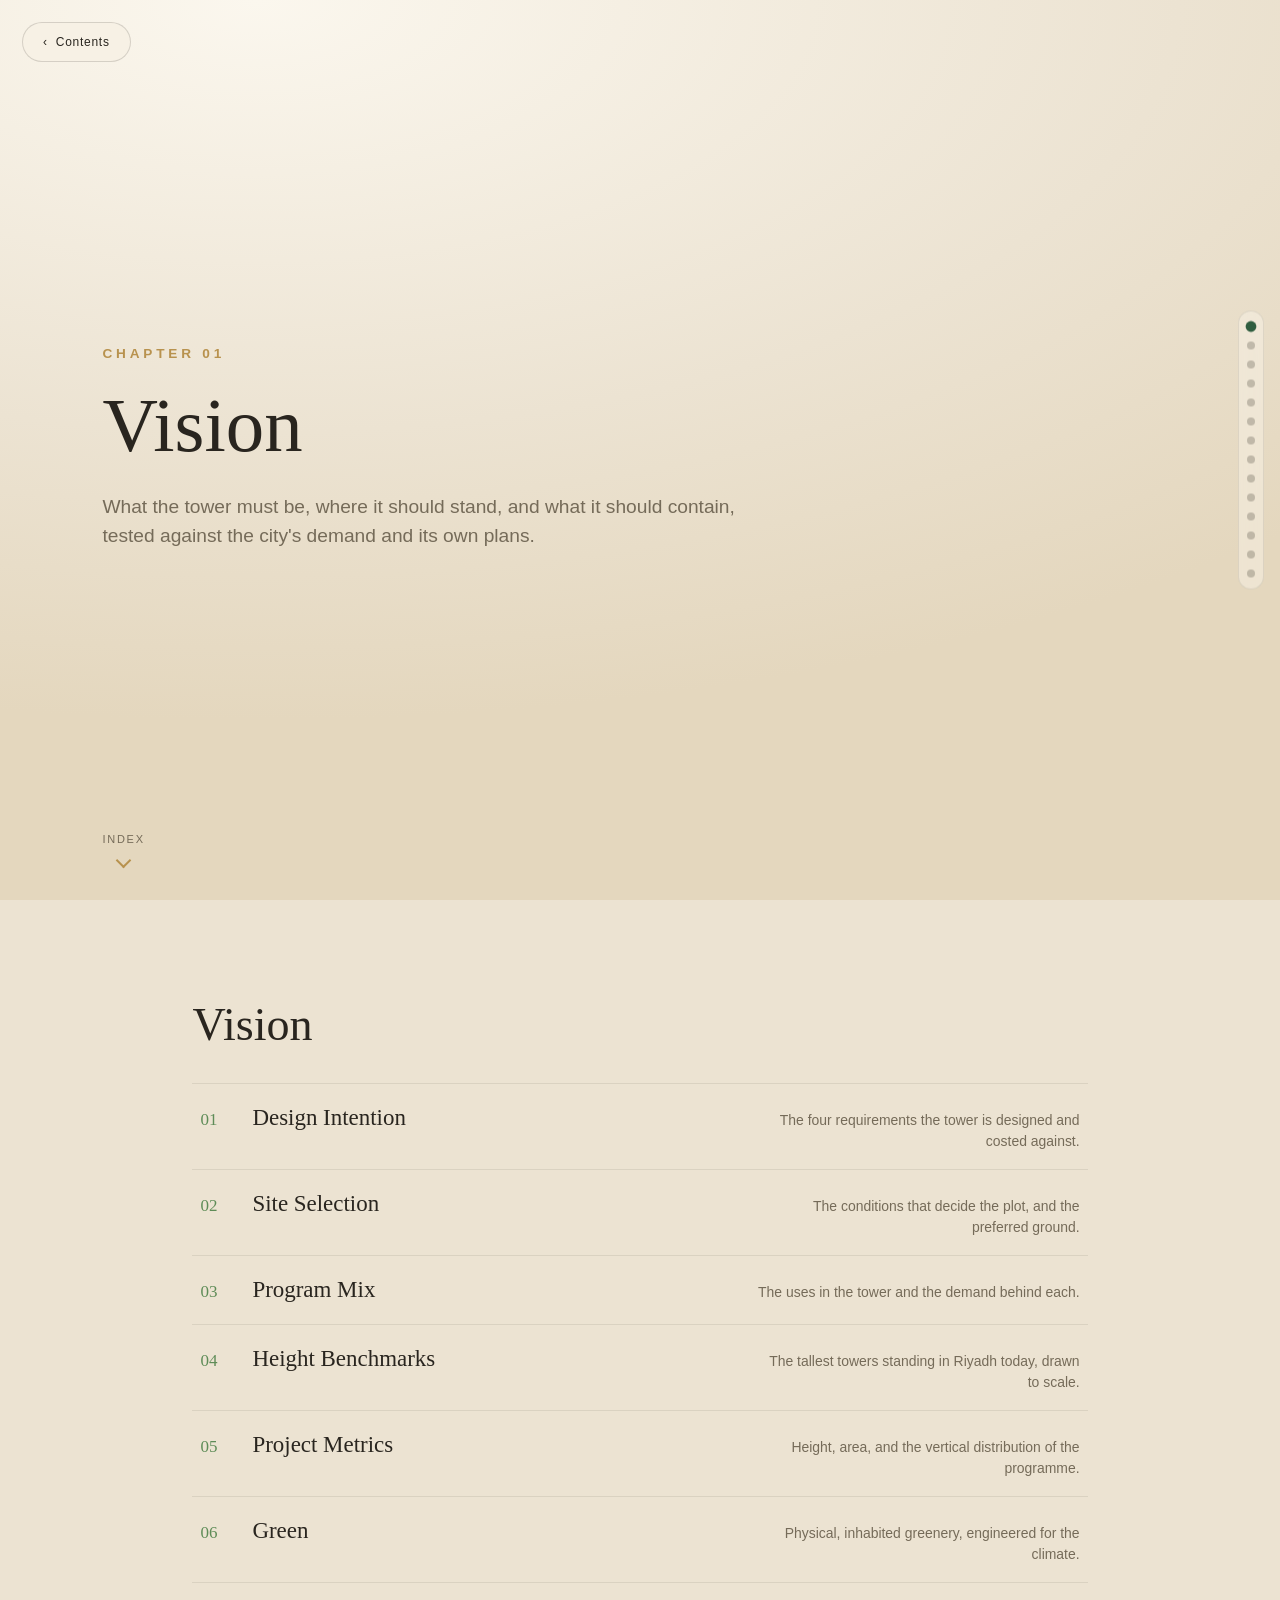
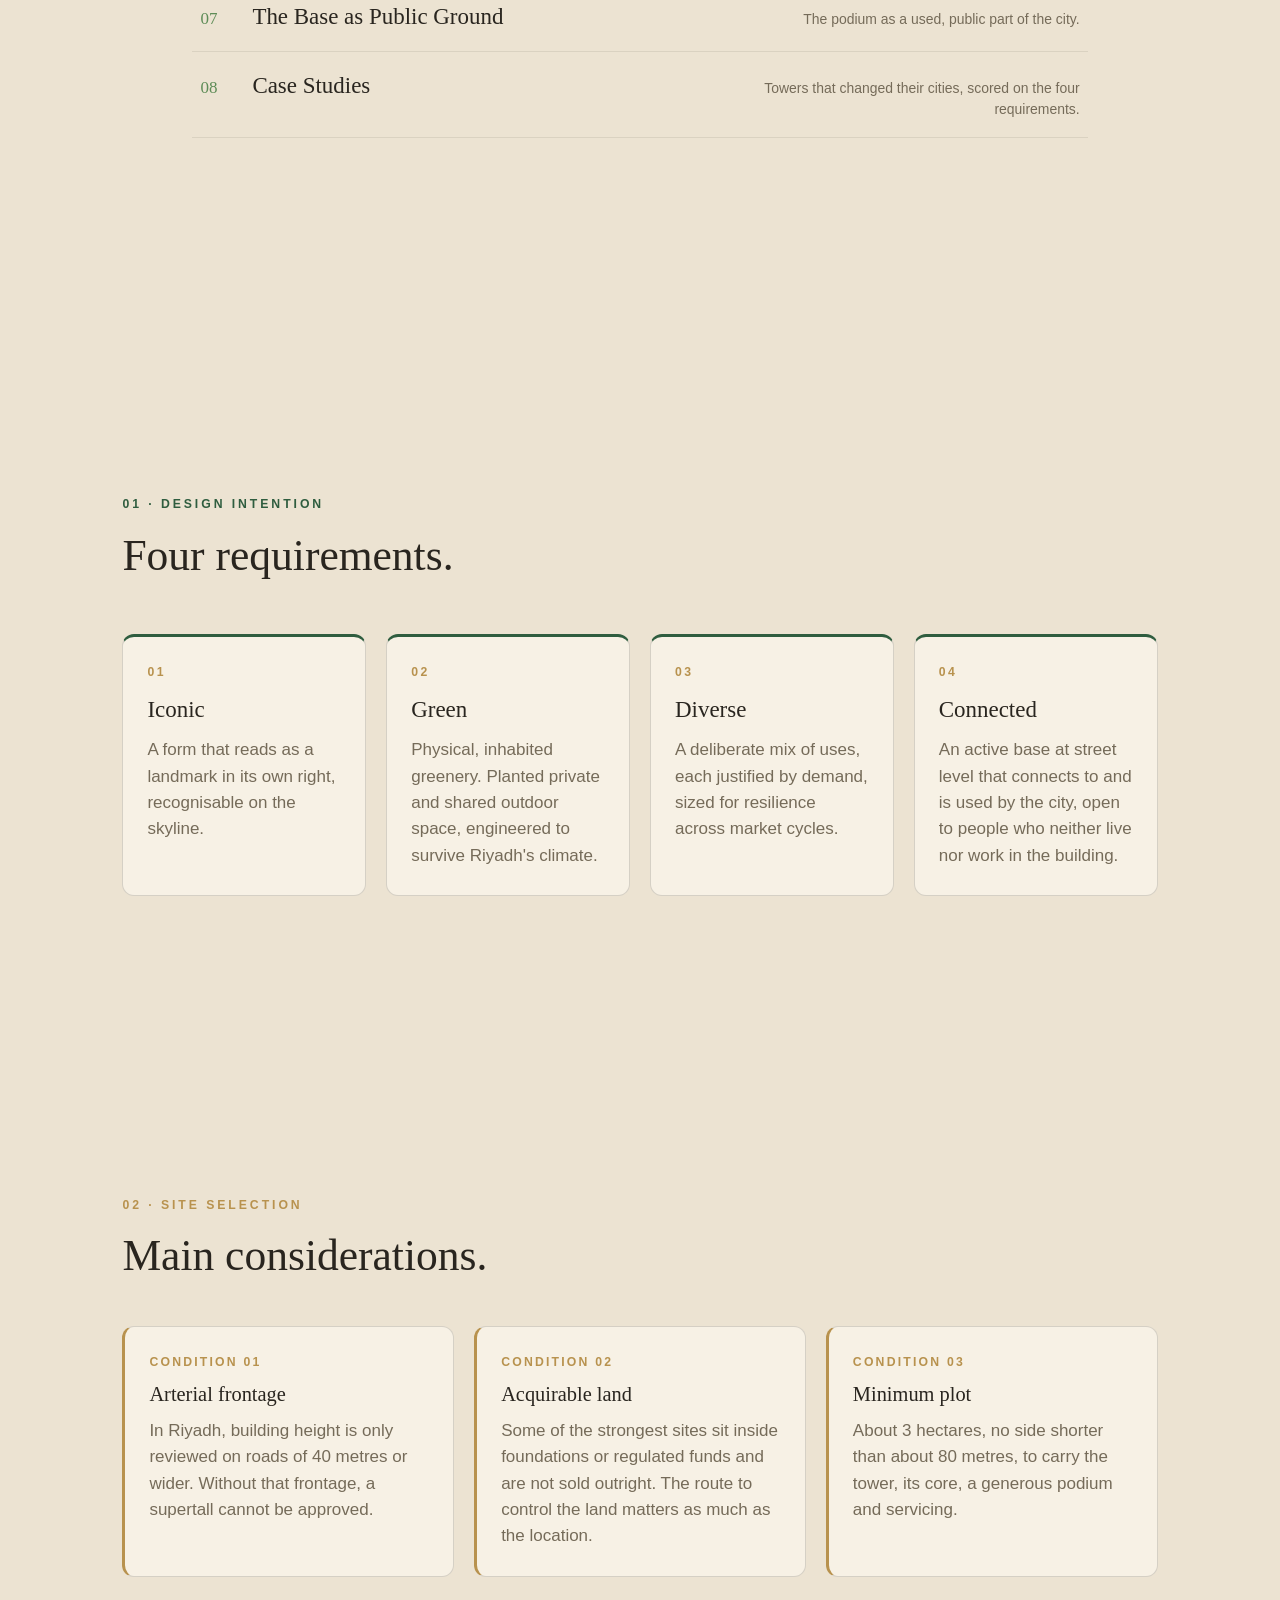
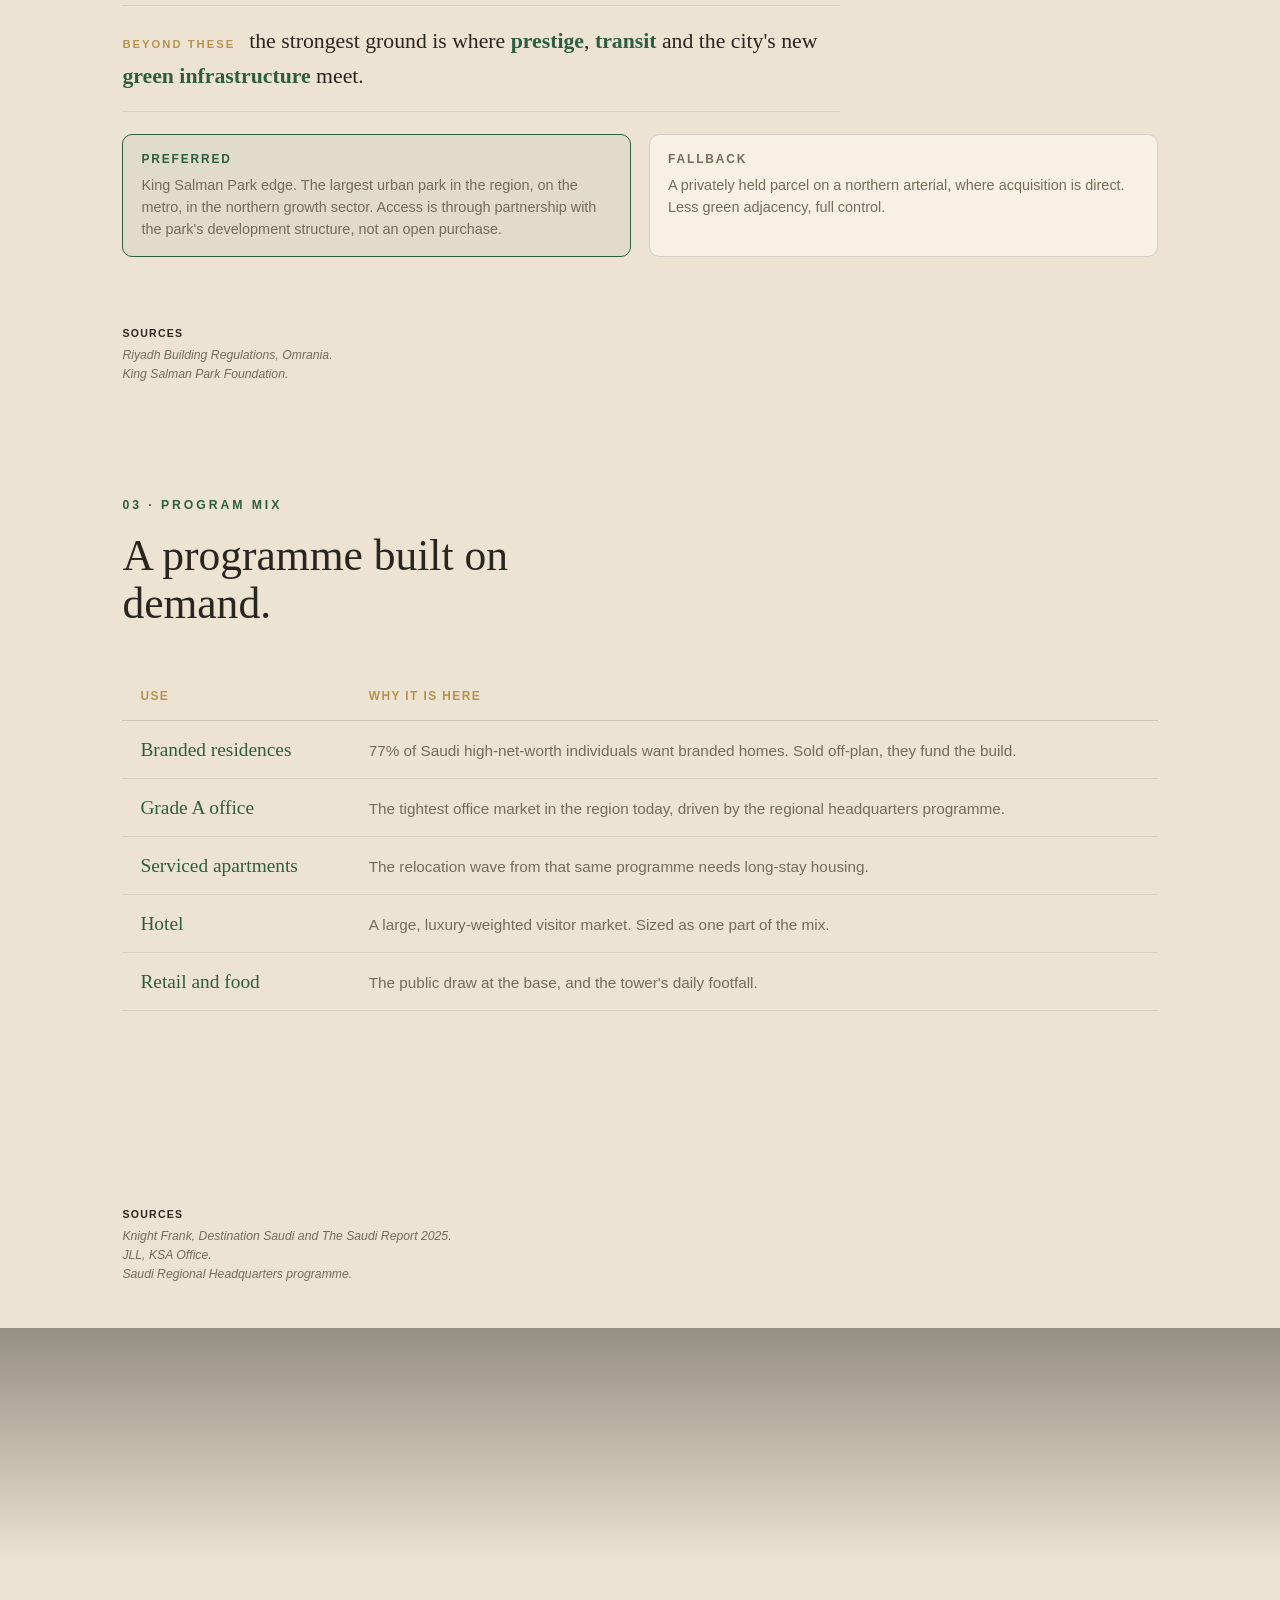
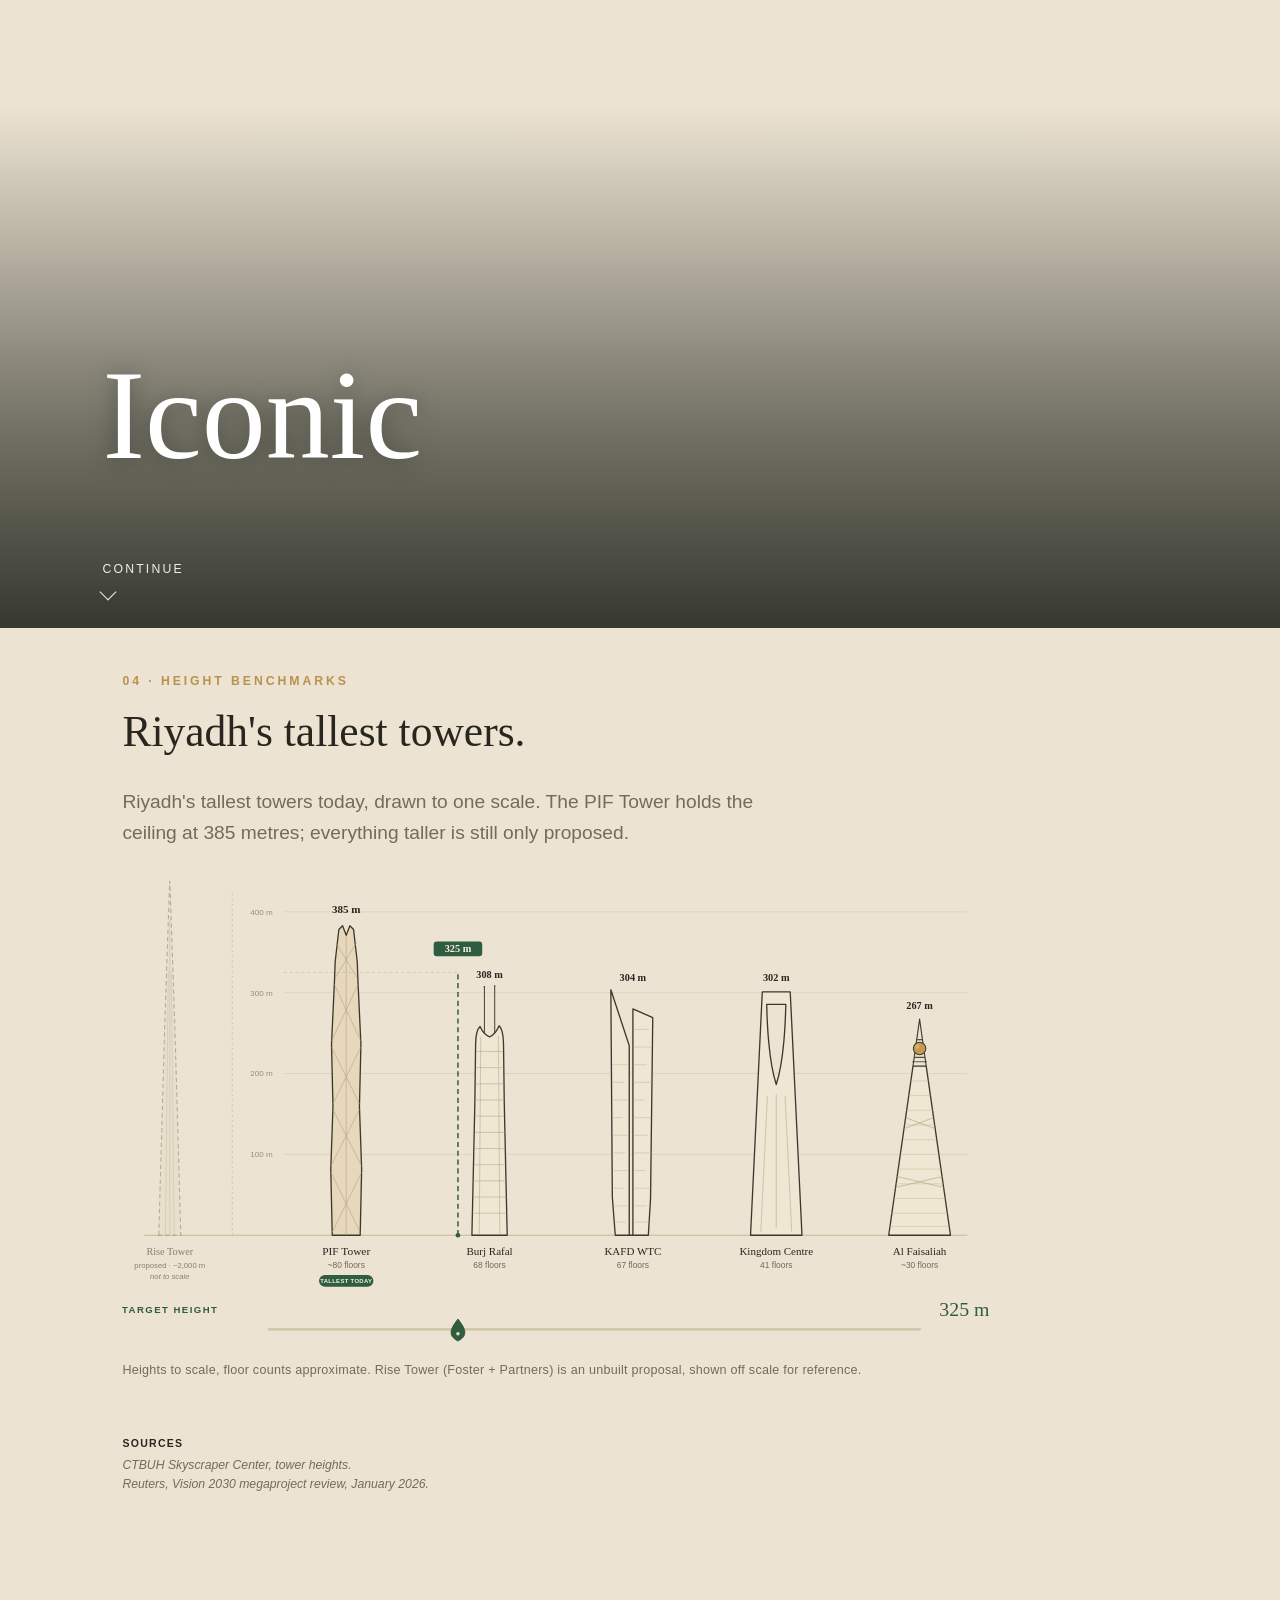
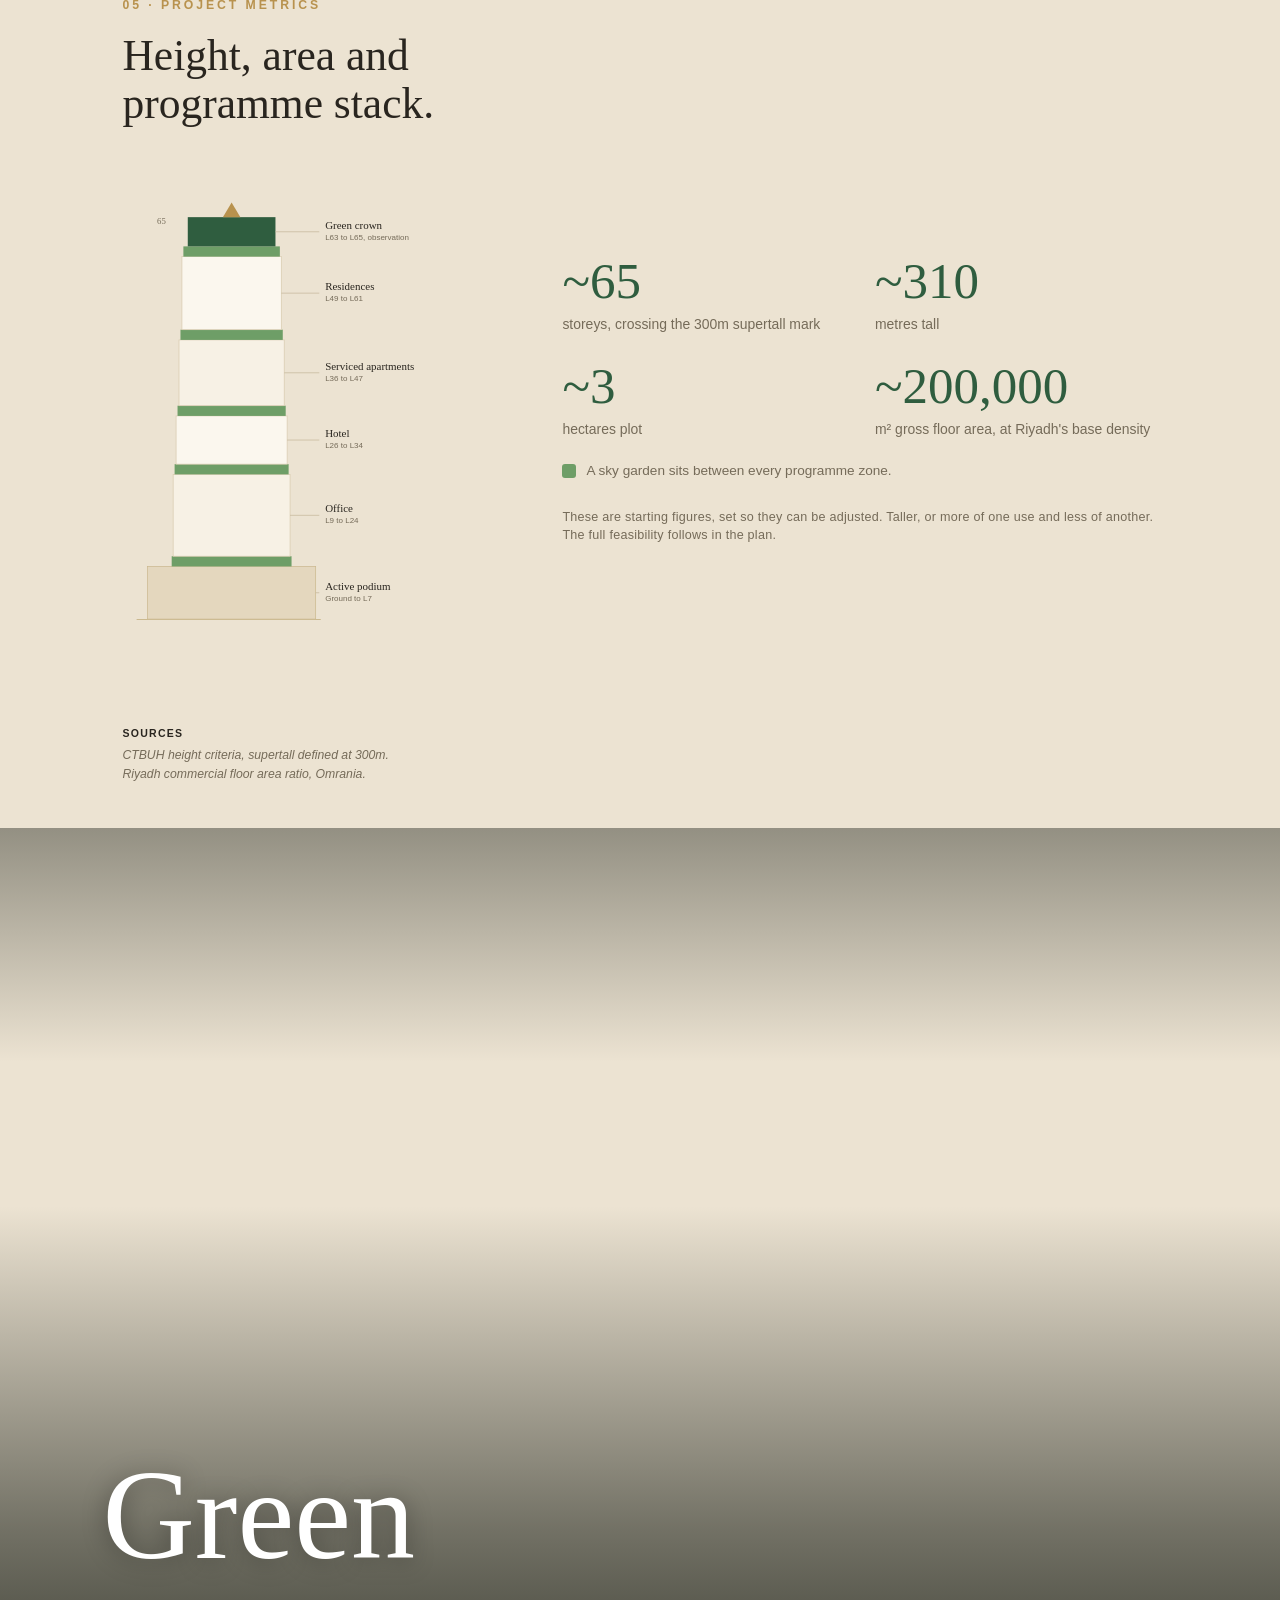
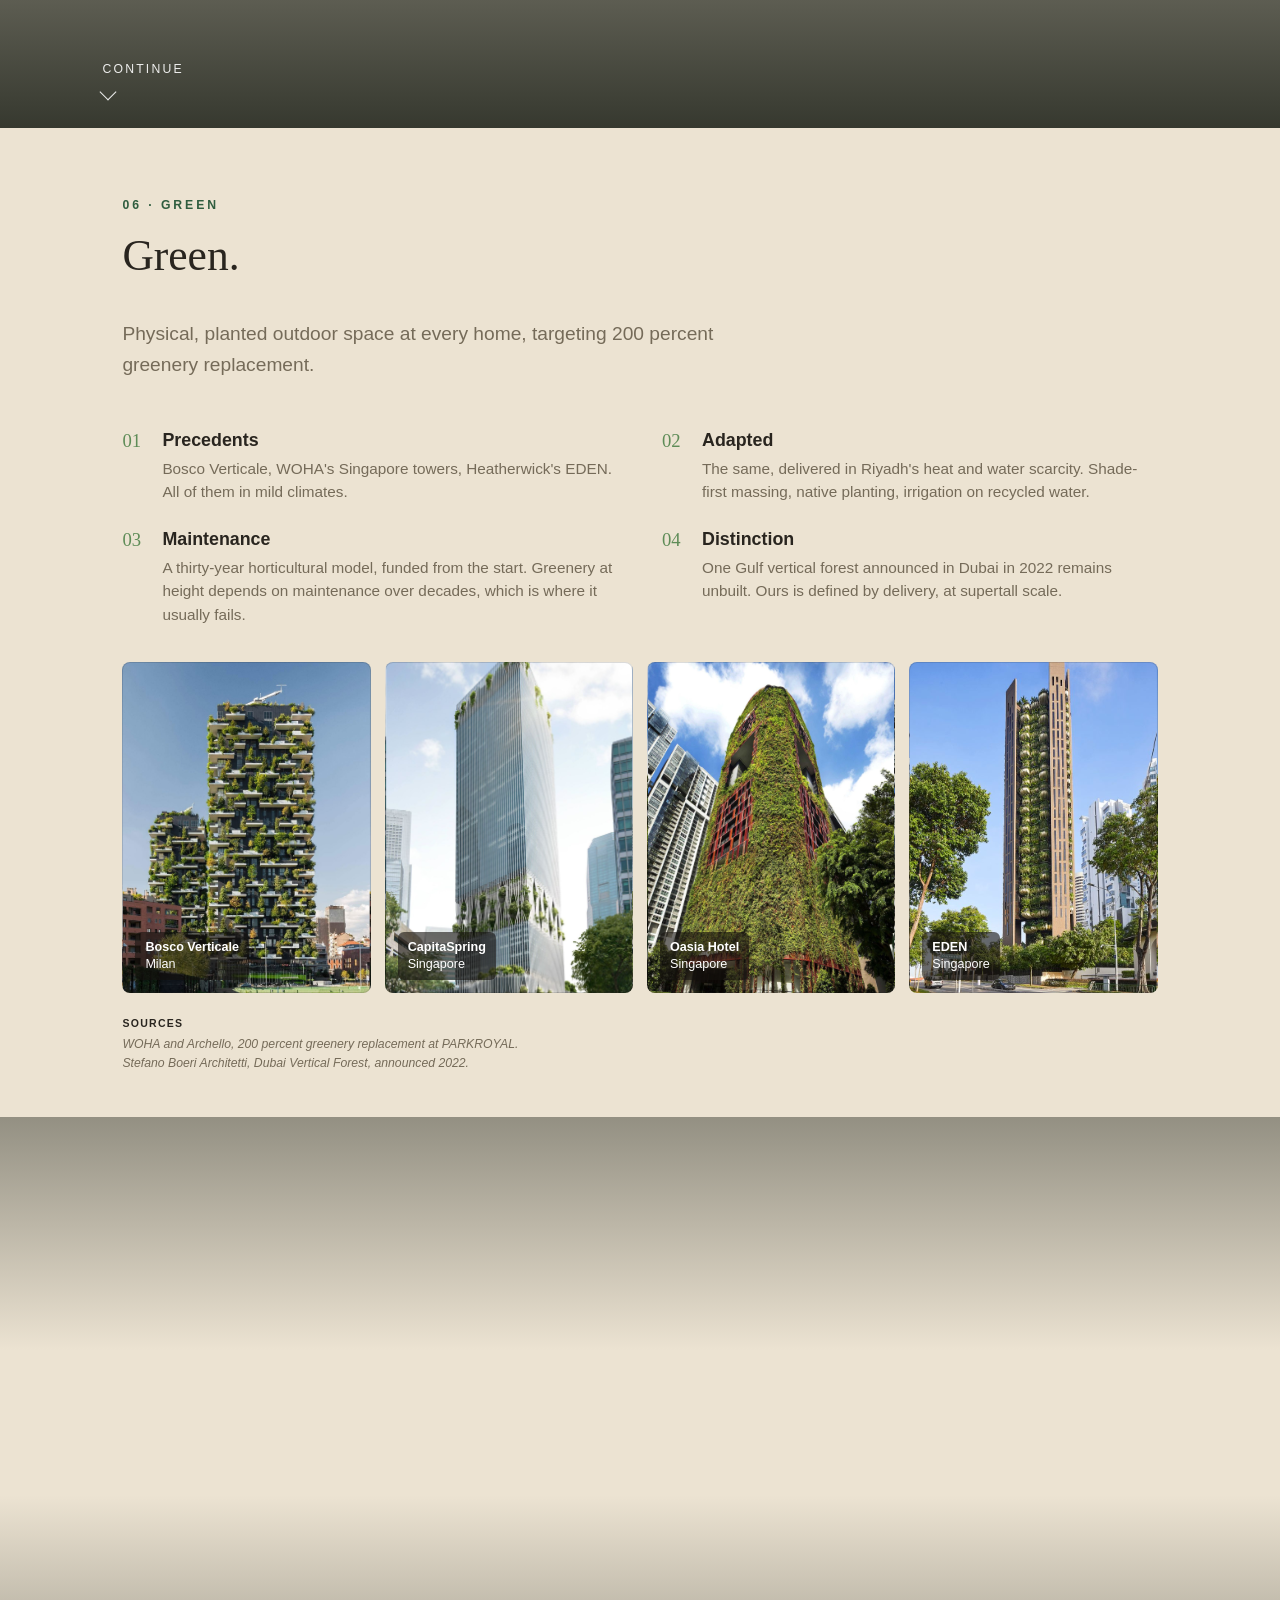
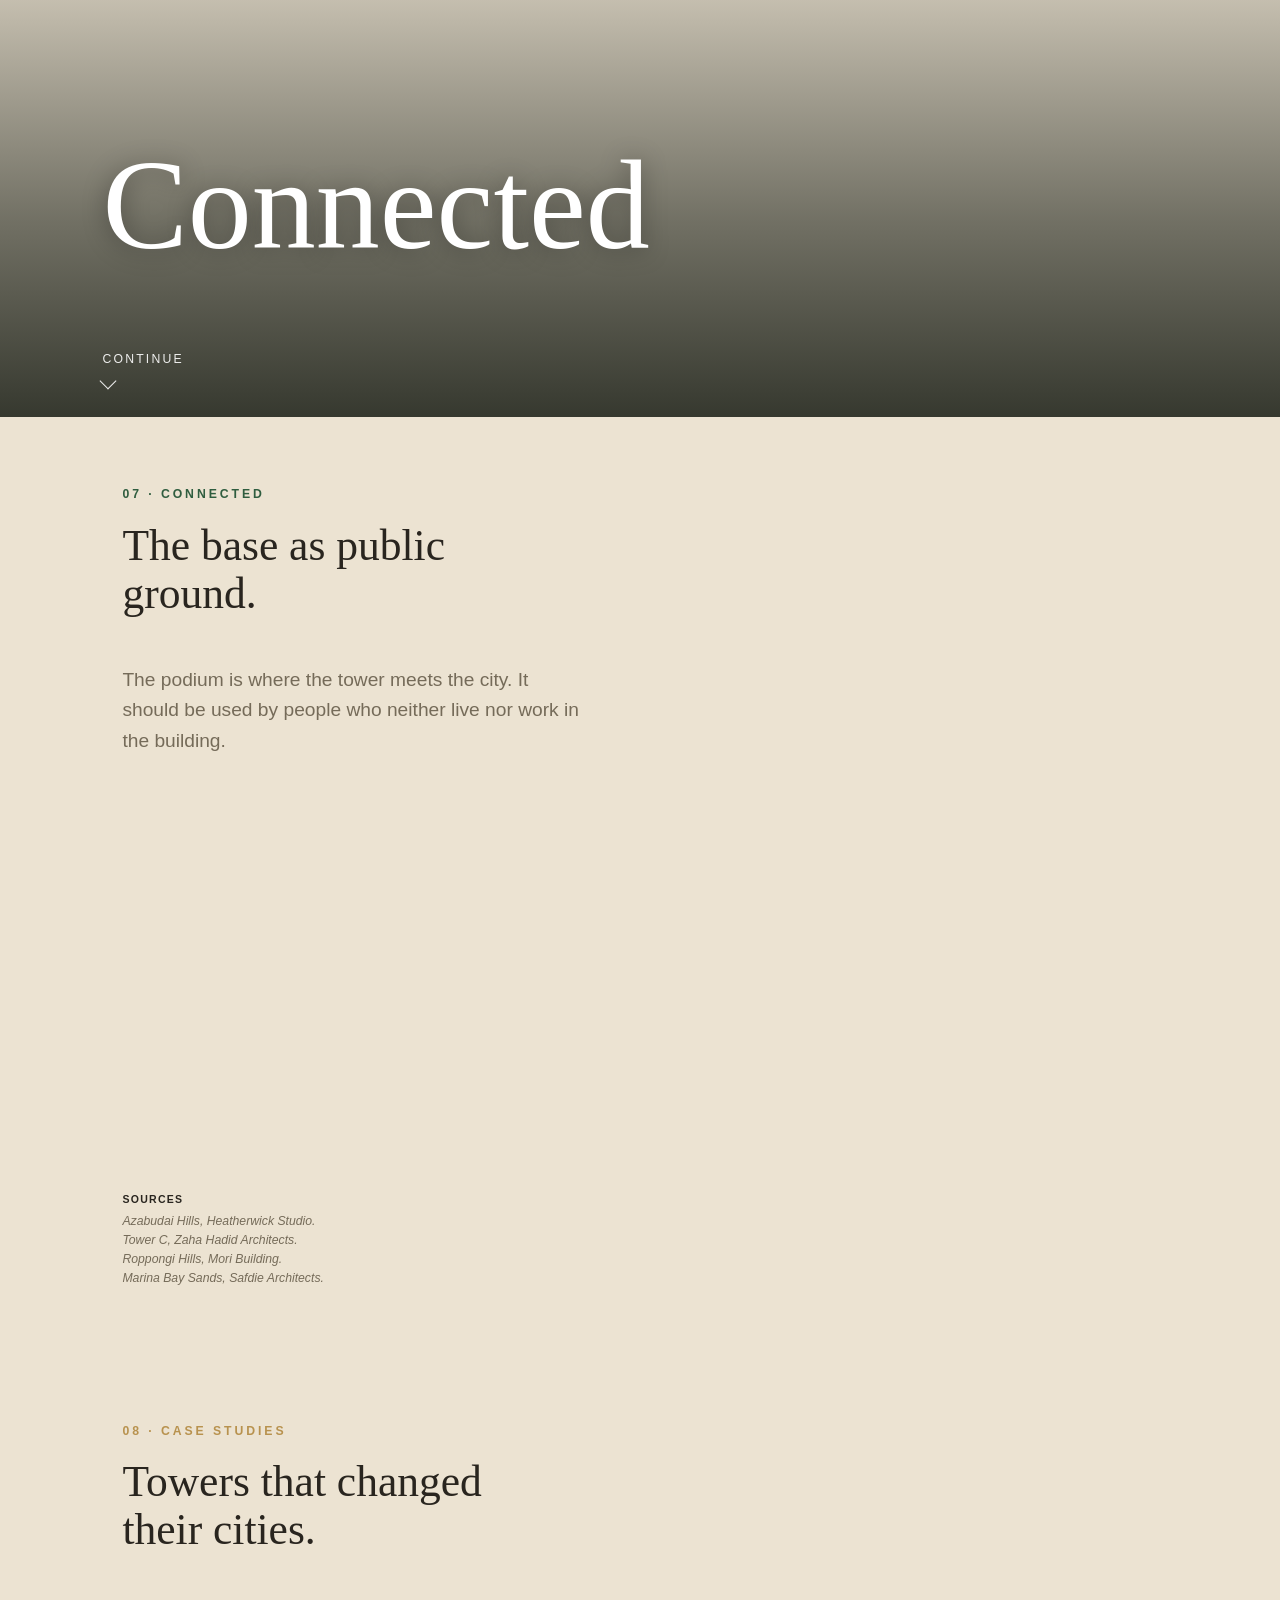
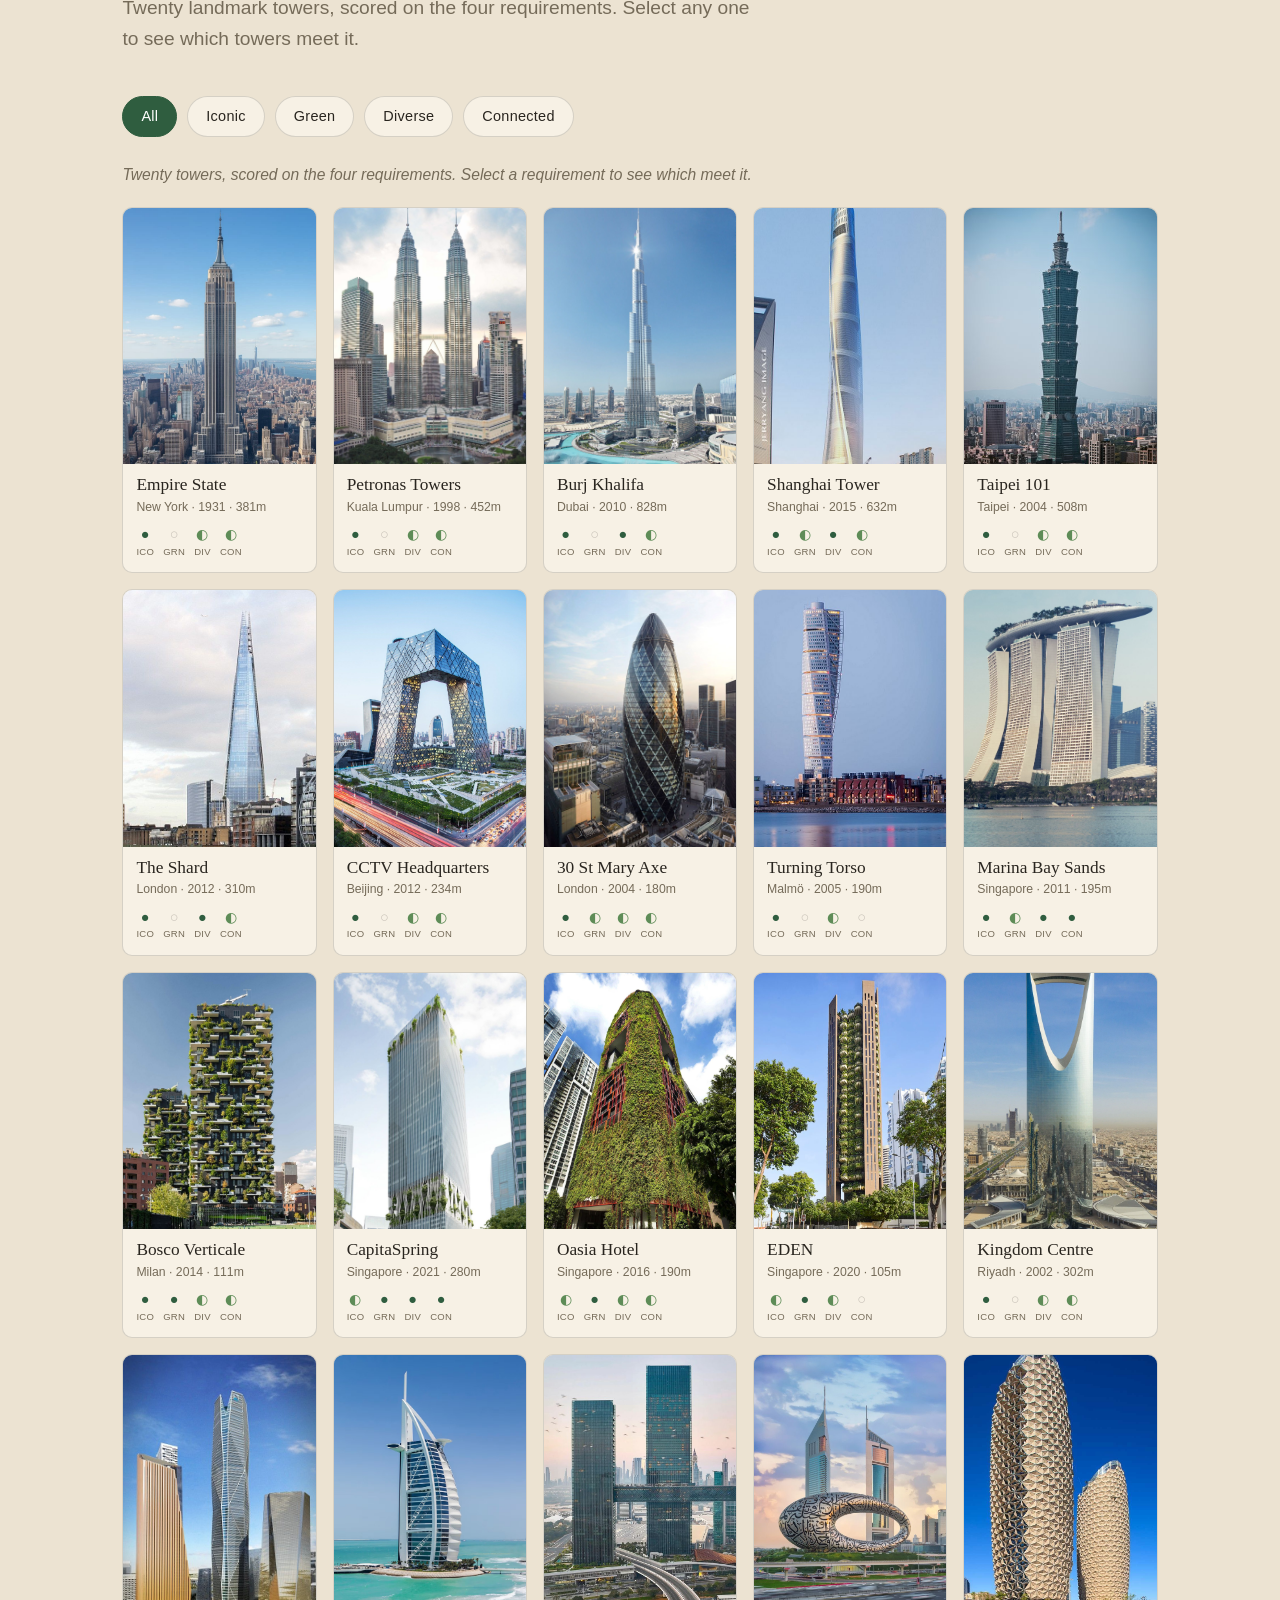
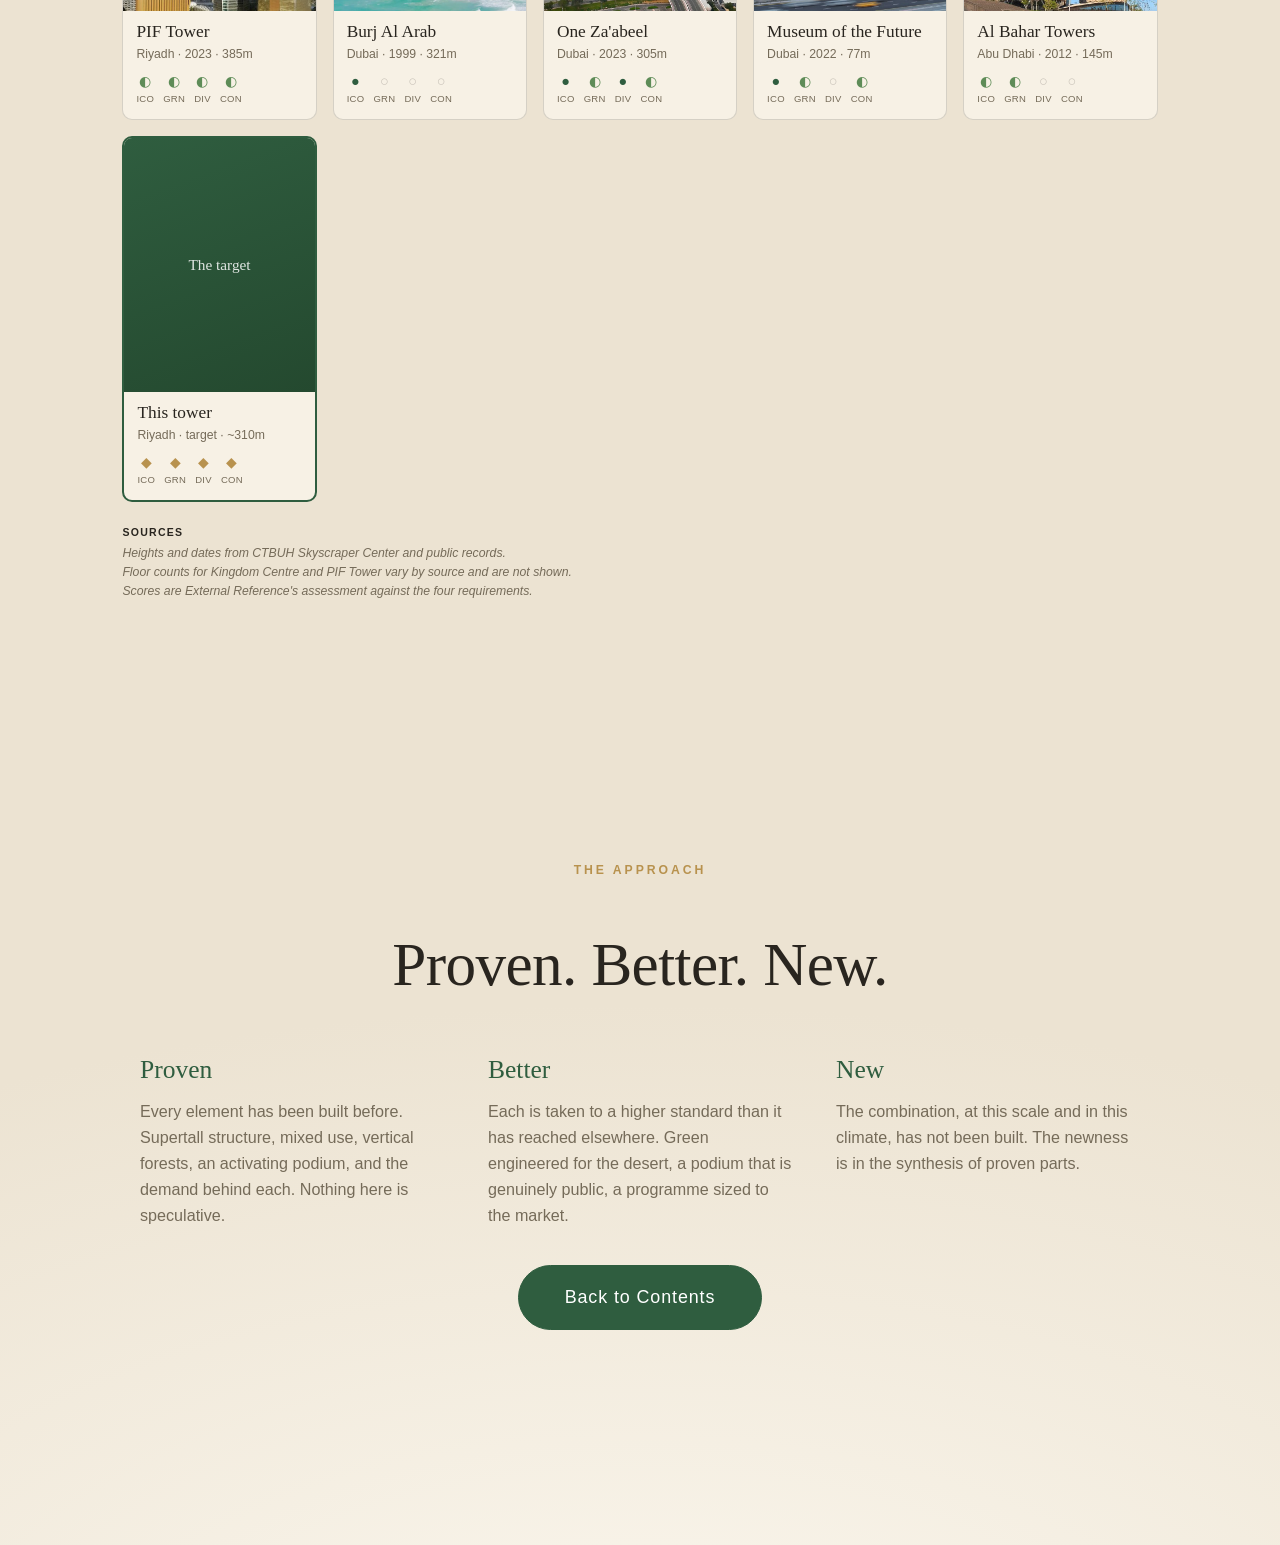
==== 01-vision.html @ 65219e55 "Publish deck from the project folder (allow-list .gitignore, deck-only) Co-Authored-By: Claude Opus " ====
<!DOCTYPE html>
<html lang="en">
<head>
<meta charset="UTF-8" />
<meta name="viewport" content="width=device-width, initial-scale=1.0" />
<title>Vision · Riyadh Tower · External Reference</title>
<link rel="stylesheet" href="css/style.css" />
<style>
  /* ===== Green — full-screen looping video hero ===== */
  .vhero { position: relative; height: 100vh; min-height: 100vh; overflow: hidden; display: flex; align-items: flex-end; padding: 0; }
  .vhero-video { position: absolute; inset: 0; width: 100%; height: 100%; object-fit: cover; z-index: 0; }
  .vhero-scrim { position: absolute; inset: 0; z-index: 1; pointer-events: none;
    background: linear-gradient(to bottom, rgba(14,19,11,0.40) 0%, rgba(14,19,11,0) 26%, rgba(14,19,11,0) 42%, rgba(14,19,11,0.55) 78%, rgba(14,19,11,0.82) 100%); }
  .vhero-content { position: relative; z-index: 2; padding: 0 8vw 15vh; max-width: 1040px; }
  .vhero-kicker { font-size: 0.82rem; text-transform: uppercase; letter-spacing: 0.22em; font-weight: 700; color: var(--gold); margin: 0 0 14px; text-shadow: 0 1px 8px rgba(0,0,0,0.5); }
  .vhero h1 { font-family: var(--serif); font-weight: 400; color: #fff; font-size: clamp(3.2rem, 10vw, 8rem); line-height: 0.92; margin: 0 0 18px; text-shadow: 0 2px 24px rgba(0,0,0,0.35); }
  .vhero-tag { color: rgba(255,255,255,0.92); font-size: clamp(1.02rem, 1.9vw, 1.45rem); line-height: 1.45; max-width: 44ch; margin: 0; text-shadow: 0 1px 12px rgba(0,0,0,0.55); }
  .vhero-cue { position: absolute; bottom: 30px; left: 8vw; z-index: 3; display: inline-flex; flex-direction: column; align-items: flex-start; gap: 7px; color: #fff; text-decoration: none; font-size: 0.72rem; text-transform: uppercase; letter-spacing: 0.18em; opacity: 0.9; transition: opacity 0.2s ease; }
  .vhero-cue:hover { opacity: 1; }
  .vhero-cue .chev { width: 12px; height: 12px; border-right: 1.5px solid currentColor; border-bottom: 1.5px solid currentColor; transform: rotate(45deg); animation: greenHeroBounce 1.7s ease-in-out infinite; }
  @keyframes greenHeroBounce { 0%,100% { transform: translateY(0) rotate(45deg); } 50% { transform: translateY(4px) rotate(45deg); } }
</style>
</head>
<body>

<a href="index.html#menu" class="back-btn" id="backBtn">‹&nbsp; Contents</a>

<!-- ===================== VISION COVER ===================== -->
<section class="chapter-open slide">
  <p class="kicker">Chapter 01</p>
  <h1>Vision</h1>
  <p class="intro">What the tower must be, where it should stand, and what it should contain, tested against the city's demand and its own plans.</p>
  <a href="#vision-index" class="scroll-cue" style="position:absolute; bottom:34px; left:8vw; transform:none;">
    <span>Index</span><span class="arrow"></span>
  </a>
</section>

<!-- ===================== VISION INDEX ===================== -->
<section class="vindex slide" id="vision-index">
  <h2>Vision</h2>
  <ul class="toc">
    <li><a href="#design-intention"><span class="tnum">01</span><span class="ttl">Design Intention</span><span class="tds">The four requirements the tower is designed and costed against.</span></a></li>
    <li><a href="#site-selection"><span class="tnum">02</span><span class="ttl">Site Selection</span><span class="tds">The conditions that decide the plot, and the preferred ground.</span></a></li>
    <li><a href="#program-mix"><span class="tnum">03</span><span class="ttl">Program Mix</span><span class="tds">The uses in the tower and the demand behind each.</span></a></li>
    <li><a href="#iconic"><span class="tnum">04</span><span class="ttl">Height Benchmarks</span><span class="tds">The tallest towers standing in Riyadh today, drawn to scale.</span></a></li>
    <li><a href="#project-metrics"><span class="tnum">05</span><span class="ttl">Project Metrics</span><span class="tds">Height, area, and the vertical distribution of the programme.</span></a></li>
    <li><a href="#green"><span class="tnum">06</span><span class="ttl">Green</span><span class="tds">Physical, inhabited greenery, engineered for the climate.</span></a></li>
    <li><a href="#the-base"><span class="tnum">07</span><span class="ttl">The Base as Public Ground</span><span class="tds">The podium as a used, public part of the city.</span></a></li>
    <li><a href="#case-studies"><span class="tnum">08</span><span class="ttl">Case Studies</span><span class="tds">Towers that changed their cities, scored on the four requirements.</span></a></li>
  </ul>
</section>

<!-- ===================== 01 DESIGN INTENTION ===================== -->
<section class="section slide" id="design-intention">
  <p class="eyebrow green">01 · Design Intention</p>
  <h2>Four requirements.</h2>
  <div class="cards c4">
    <div class="card green-top fade-in"><div class="k">01</div><h3>Iconic</h3><p>A form that reads as a landmark in its own right, recognisable on the skyline.</p></div>
    <div class="card green-top fade-in d1"><div class="k">02</div><h3>Green</h3><p>Physical, inhabited greenery. Planted private and shared outdoor space, engineered to survive Riyadh's climate.</p></div>
    <div class="card green-top fade-in d2"><div class="k">03</div><h3>Diverse</h3><p>A deliberate mix of uses, each justified by demand, sized for resilience across market cycles.</p></div>
    <div class="card green-top fade-in d3"><div class="k">04</div><h3>Connected</h3><p>An active base at street level that connects to and is used by the city, open to people who neither live nor work in the building.</p></div>
  </div>
</section>

<!-- ===================== 02 SITE SELECTION ===================== -->
<section class="section slide" id="site-selection">
  <p class="eyebrow">02 · Site Selection</p>
  <h2>Main considerations.</h2>

  <div class="cards c3 gates">
    <div class="card gate fade-in"><div class="g-n">Condition 01</div><h3>Arterial frontage</h3><p>In Riyadh, building height is only reviewed on roads of 40 metres or wider. Without that frontage, a supertall cannot be approved.</p></div>
    <div class="card gate fade-in d1"><div class="g-n">Condition 02</div><h3>Acquirable land</h3><p>Some of the strongest sites sit inside foundations or regulated funds and are not sold outright. The route to control the land matters as much as the location.</p></div>
    <div class="card gate fade-in d2"><div class="g-n">Condition 03</div><h3>Minimum plot</h3><p>About 3 hectares, no side shorter than about 80 metres, to carry the tower, its core, a generous podium and servicing.</p></div>
  </div>

  <p class="site-strongest"><span class="tag">Beyond these</span>the strongest ground is where <b class="accent-green">prestige</b>, <b class="accent-green">transit</b> and the city's new <b class="accent-green">green infrastructure</b> meet.</p>

  <div class="pf">
    <div class="item pref fade-in"><div class="lab">Preferred</div><p>King Salman Park edge. The largest urban park in the region, on the metro, in the northern growth sector. Access is through partnership with the park's development structure, not an open purchase.</p></div>
    <div class="item fall fade-in d1"><div class="lab">Fallback</div><p>A privately held parcel on a northern arterial, where acquisition is direct. Less green adjacency, full control.</p></div>
  </div>
  <p class="src"><b>Sources</b><span class="s">Riyadh Building Regulations, Omrania.</span><span class="s">King Salman Park Foundation.</span></p>
</section>

<!-- ===================== 03 PROGRAM MIX ===================== -->
<section class="section slide" id="program-mix">
  <p class="eyebrow green">03 · Program Mix</p>
  <h2>A programme built on demand.</h2>

  <table class="data fade-in">
    <thead><tr><th>Use</th><th>Why it is here</th></tr></thead>
    <tbody>
      <tr><td class="em">Branded residences</td><td>77% of Saudi high-net-worth individuals want branded homes. Sold off-plan, they fund the build.</td></tr>
      <tr><td class="em">Grade A office</td><td>The tightest office market in the region today, driven by the regional headquarters programme.</td></tr>
      <tr><td class="em">Serviced apartments</td><td>The relocation wave from that same programme needs long-stay housing.</td></tr>
      <tr><td class="em">Hotel</td><td>A large, luxury-weighted visitor market. Sized as one part of the mix.</td></tr>
      <tr><td class="em">Retail and food</td><td>The public draw at the base, and the tower's daily footfall.</td></tr>
    </tbody>
  </table>
  <p class="src"><b>Sources</b><span class="s">Knight Frank, Destination Saudi and The Saudi Report 2025.</span><span class="s">JLL, KSA Office.</span><span class="s">Saudi Regional Headquarters programme.</span></p>
</section>

<!-- ===================== ICONIC — VIDEO HERO (play once, freeze on last frame) ===================== -->
<section class="slide vhero" id="iconic">
  <video class="vhero-video" autoplay muted playsinline preload="auto">
    <source src="video/Dreamlike%20Cinematic%20Scene.mp4" type="video/mp4" />
  </video>
  <div class="vhero-scrim"></div>
  <div class="vhero-content">
    <h1>Iconic</h1>
  </div>
  <a href="#benchmarks" class="vhero-cue"><span>Continue</span><span class="chev"></span></a>
</section>

<!-- ===================== 04 HEIGHT BENCHMARKS ===================== -->
<section class="section slide" id="benchmarks">
  <p class="eyebrow">04 · Height Benchmarks</p>
  <h2>Riyadh's tallest towers.</h2>
  <p class="lead">Riyadh's tallest towers today, drawn to one scale. The PIF Tower holds the ceiling at 385 metres; everything taller is still only proposed.</p>

  <div class="fade-in" style="margin-top:2px;">
    <svg class="skyline-svg" viewBox="0 0 1180 672" preserveAspectRatio="xMinYMid meet" xmlns="http://www.w3.org/2000/svg" role="img" aria-label="Riyadh's tallest towers drawn to scale, tallest first: PIF Tower 385 metres, Burj Rafal 308, KAFD World Trade Center 304, Kingdom Centre 302, Al Faisaliah 267, with the proposed Rise Tower shown for reference, not to scale. A slider below sets a target tower height that interpolates between the towers.">

      <!-- metre gridlines (scaled zone only, right of the divider) -->
      <g stroke="#dcd0b6" stroke-width="1">
        <line x1="220" y1="410" x2="1150" y2="410"/>
        <line x1="220" y1="300" x2="1150" y2="300"/>
        <line x1="220" y1="190" x2="1150" y2="190"/>
        <line x1="220" y1="80"  x2="1150" y2="80"/>
      </g>
      <g font-family="-apple-system,Segoe UI,sans-serif" font-size="11" fill="#9c8f76" text-anchor="end">
        <text x="205" y="414">100 m</text>
        <text x="205" y="304">200 m</text>
        <text x="205" y="194">300 m</text>
        <text x="205" y="84">400 m</text>
      </g>

      <!-- ground line (full width, Rise included) -->
      <line x1="30" y1="520" x2="1150" y2="520" stroke="#cbb98f" stroke-width="1.6"/>

      <!-- ===== real towers, to scale, each translated to spread evenly (tallest left) ===== -->
      <g transform="translate(105,0)">
      <!-- ===================== PIF Tower — 385 m (cx 200) — faceted prism, diamond diagrid, notched crown ===================== -->
      <path d="M181,520 L179,430 L182,345 L180,260 L184,175 L185,148 L190,104 L195,99 L200,112 L205,99 L210,104 L215,148 L216,175 L220,260 L218,345 L221,430 L219,520 Z" fill="#E7D8BC" stroke="#3d382d" stroke-width="1.8" stroke-linejoin="round"/>
      <g stroke="#b09f7d" stroke-width="0.75" fill="none">
        <!-- central spine seam, down from the crown notch -->
        <line x1="200" y1="113" x2="200" y2="520"/>
        <!-- stacked diamond X-bracing, band per facet kink -->
        <line x1="181" y1="516" x2="221" y2="434"/><line x1="219" y1="516" x2="179" y2="434"/>
        <line x1="179" y1="426" x2="218" y2="349"/><line x1="221" y1="426" x2="182" y2="349"/>
        <line x1="182" y1="341" x2="220" y2="264"/><line x1="218" y1="341" x2="180" y2="264"/>
        <line x1="180" y1="256" x2="216" y2="179"/><line x1="220" y1="256" x2="184" y2="179"/>
        <line x1="185" y1="170" x2="214" y2="122"/><line x1="215" y1="170" x2="186" y2="122"/>
      </g>
      <text x="200" y="82" text-anchor="middle" font-family="Georgia,serif" font-size="15" font-weight="bold" fill="#29251F">385 m</text>
      <text x="200" y="547" text-anchor="middle" font-family="Georgia,serif" font-size="15.5" fill="#29251F">PIF Tower</text>
      <text x="200" y="565" text-anchor="middle" font-family="-apple-system,Segoe UI,sans-serif" font-size="11.5" fill="#756B59">~80 floors</text>
      <rect x="163" y="574" width="74" height="16" rx="8" fill="#2F5D3F"/>
      <text x="200" y="585" text-anchor="middle" font-family="-apple-system,Segoe UI,sans-serif" font-size="8" font-weight="700" letter-spacing="0.06em" fill="#F7F1E5">TALLEST TODAY</text>

      </g>
      <g transform="translate(135,0)">
      <!-- ===================== Burj Rafal — 308 m (cx 365) — smooth glass cylinder, petal crown, twin masts ===================== -->
      <line x1="358" y1="248" x2="358" y2="182" stroke="#3d382d" stroke-width="1.3"/>
      <line x1="372" y1="247" x2="372" y2="181" stroke="#3d382d" stroke-width="1.3"/>
      <circle cx="358" cy="182" r="1.1" fill="#3d382d"/>
      <circle cx="372" cy="181" r="1.1" fill="#3d382d"/>
      <path d="M341,520 L345,340 L346,262 Q346,242 352,236 Q357,247 365,250 Q373,247 378,235 Q384,241 384,262 L385,340 L389,520 Z" fill="#EFE6D3" stroke="#3d382d" stroke-width="1.8" stroke-linejoin="round"/>
      <g stroke="#b09f7d" stroke-width="0.7" fill="none">
        <line x1="347" y1="270" x2="383" y2="270"/>
        <line x1="346" y1="292" x2="384" y2="292"/>
        <line x1="346" y1="314" x2="384" y2="314"/>
        <line x1="346" y1="336" x2="385" y2="336"/>
        <line x1="345" y1="358" x2="385" y2="358"/>
        <line x1="345" y1="380" x2="386" y2="380"/>
        <line x1="344" y1="402" x2="386" y2="402"/>
        <line x1="344" y1="424" x2="387" y2="424"/>
        <line x1="343" y1="446" x2="387" y2="446"/>
        <line x1="343" y1="468" x2="388" y2="468"/>
        <line x1="342" y1="490" x2="388" y2="490"/>
        <line x1="353" y1="250" x2="351" y2="518"/>
        <line x1="377" y1="249" x2="379" y2="518"/>
      </g>
      <text x="365" y="170" text-anchor="middle" font-family="Georgia,serif" font-size="14" font-weight="bold" fill="#29251F">308 m</text>
      <text x="365" y="547" text-anchor="middle" font-family="Georgia,serif" font-size="15" fill="#29251F">Burj Rafal</text>
      <text x="365" y="565" text-anchor="middle" font-family="-apple-system,Segoe UI,sans-serif" font-size="11.5" fill="#756B59">68 floors</text>

      </g>
      <g transform="translate(165,0)">
      <!-- ===================== KAFD WTC — 304 m (cx 530) — twin angular prisms, diagonal crown cut, straight wadi slot ===================== -->
      <path d="M506,520 L502,468 L500,186 L525,262 L525,520 L530,520 L530,212 L557,224 L554,470 L551,520 Z" fill="#EFE6D3" stroke="#3d382d" stroke-width="1.8" stroke-linejoin="round"/>
      <g stroke="#c4b795" stroke-width="0.7" fill="none">
        <line x1="531" y1="240" x2="552" y2="240"/>
        <line x1="531" y1="264" x2="556" y2="264"/>
        <line x1="502" y1="288" x2="524" y2="288"/><line x1="531" y1="288" x2="549" y2="288"/>
        <line x1="502" y1="312" x2="518" y2="312"/><line x1="531" y1="312" x2="556" y2="312"/>
        <line x1="503" y1="336" x2="524" y2="336"/><line x1="531" y1="336" x2="546" y2="336"/>
        <line x1="503" y1="360" x2="516" y2="360"/><line x1="531" y1="360" x2="555" y2="360"/>
        <line x1="503" y1="384" x2="524" y2="384"/><line x1="532" y1="384" x2="550" y2="384"/>
        <line x1="504" y1="408" x2="519" y2="408"/><line x1="532" y1="408" x2="555" y2="408"/>
        <line x1="504" y1="432" x2="524" y2="432"/><line x1="532" y1="432" x2="547" y2="432"/>
        <line x1="504" y1="456" x2="517" y2="456"/><line x1="532" y1="456" x2="554" y2="456"/>
        <line x1="505" y1="480" x2="524" y2="480"/><line x1="532" y1="480" x2="549" y2="480"/>
        <line x1="506" y1="502" x2="520" y2="502"/><line x1="533" y1="502" x2="552" y2="502"/>
      </g>
      <text x="530" y="174" text-anchor="middle" font-family="Georgia,serif" font-size="14" font-weight="bold" fill="#29251F">304 m</text>
      <text x="530" y="547" text-anchor="middle" font-family="Georgia,serif" font-size="15" fill="#29251F">KAFD WTC</text>
      <text x="530" y="565" text-anchor="middle" font-family="-apple-system,Segoe UI,sans-serif" font-size="11.5" fill="#756B59">67 floors</text>

      </g>
      <g transform="translate(195,0)">
      <!-- ===================== Kingdom Centre — 302 m (cx 695) — curved flanks, skybridge, inverted-arch void ===================== -->
      <path d="M660,520 L676,189 L714,189 L730,520 Z M682,206 L708,206 C707,250 703,290 695,315 C687,290 683,250 682,206 Z" fill-rule="evenodd" fill="#EFE6D3" stroke="#3d382d" stroke-width="1.8" stroke-linejoin="round"/>
      <g stroke="#b09f7d" stroke-width="0.7" fill="none">
        <line x1="674" y1="515" x2="683" y2="330"/>
        <line x1="716" y1="515" x2="707" y2="330"/>
        <line x1="695" y1="510" x2="695" y2="328"/>
      </g>
      <text x="695" y="174" text-anchor="middle" font-family="Georgia,serif" font-size="14" font-weight="bold" fill="#29251F">302 m</text>
      <text x="695" y="547" text-anchor="middle" font-family="Georgia,serif" font-size="15" fill="#29251F">Kingdom Centre</text>
      <text x="695" y="565" text-anchor="middle" font-family="-apple-system,Segoe UI,sans-serif" font-size="11.5" fill="#756B59">41 floors</text>

      </g>
      <g transform="translate(225,0)">
      <!-- ===================== Al Faisaliah — 267 m (cx 860) — wide splayed base, concave taper, sphere, needle ===================== -->
      <!-- solid glass body: straight-edged pyramid, cut where the open frame begins -->
      <path d="M818,520 L851,290 L869,290 L902,520 Z" fill="#EFE6D3" stroke="#3d382d" stroke-width="1.8" stroke-linejoin="round"/>
      <!-- open lattice crown: same straight edges converging to the needle tip -->
      <g stroke="#3d382d" stroke-width="1.5" fill="none" stroke-linejoin="round">
        <path d="M851,290 L860,226 L869,290"/>
        <line x1="853" y1="278" x2="867" y2="278"/>
        <line x1="856" y1="254" x2="864" y2="254"/>
      </g>
      <line x1="850" y1="284" x2="870" y2="284" stroke="#3d382d" stroke-width="1.1"/>
      <!-- horizontal louvre banding, denser and wider toward the base -->
      <g stroke="#c4b795" stroke-width="0.65" fill="none">
        <line x1="848" y1="310" x2="872" y2="310"/>
        <line x1="845" y1="330" x2="875" y2="330"/>
        <line x1="842" y1="350" x2="878" y2="350"/>
        <line x1="839" y1="370" x2="881" y2="370"/>
        <line x1="837" y1="390" x2="883" y2="390"/>
        <line x1="834" y1="410" x2="886" y2="410"/>
        <line x1="831" y1="430" x2="889" y2="430"/>
        <line x1="828" y1="450" x2="892" y2="450"/>
        <line x1="825" y1="470" x2="895" y2="470"/>
        <line x1="822" y1="490" x2="898" y2="490"/>
        <line x1="820" y1="508" x2="900" y2="508"/>
      </g>
      <!-- X-truss bands at the segment breaks -->
      <g stroke="#b09f7d" stroke-width="0.8" fill="none">
        <line x1="841" y1="360" x2="881" y2="375"/><line x1="879" y1="360" x2="839" y2="375"/>
        <line x1="829" y1="440" x2="893" y2="455"/><line x1="891" y1="440" x2="827" y2="455"/>
      </g>
      <!-- golden sphere nested inside the open frame -->
      <circle cx="860" cy="266" r="8.5" fill="#C69A4E" stroke="#3d382d" stroke-width="1.4"/>
      <ellipse cx="857" cy="263" rx="2.5" ry="3.5" fill="#d9b878" opacity="0.75"/>
      <text x="860" y="212" text-anchor="middle" font-family="Georgia,serif" font-size="14" font-weight="bold" fill="#29251F">267 m</text>
      <text x="860" y="547" text-anchor="middle" font-family="Georgia,serif" font-size="15" fill="#29251F">Al Faisaliah</text>
      <text x="860" y="565" text-anchor="middle" font-family="-apple-system,Segoe UI,sans-serif" font-size="11.5" fill="#756B59">~30 floors</text>

      </g>
      <!-- ===================== end real towers ===================== -->

      <!-- ===================== divider (separates off-scale Rise from the scaled zone) ===================== -->
      <line x1="150" y1="520" x2="150" y2="55" stroke="#cbb98f" stroke-width="1" stroke-dasharray="3 4"/>

      <!-- ===================== Rise Tower — proposed, not to scale (cx 65, far left) — slender needle, well above PIF ===================== -->
      <g transform="translate(-985,0)">
        <g opacity="0.55">
          <path d="M1035,520 L1043,240 L1047,120 L1050,38 L1053,120 L1057,240 L1065,520 Z" fill="#E7DDC9" stroke="#8a8069" stroke-width="1.5" stroke-dasharray="6 4" stroke-linejoin="round"/>
          <g stroke="#a99c80" stroke-width="0.7" fill="none">
            <line x1="1044" y1="520" x2="1048" y2="160"/>
            <line x1="1050" y1="520" x2="1050" y2="90"/>
            <line x1="1056" y1="520" x2="1052" y2="160"/>
          </g>
        </g>
        <text x="1050" y="547" text-anchor="middle" font-family="Georgia,serif" font-size="14" fill="#8a8069">Rise Tower</text>
        <text x="1050" y="564" text-anchor="middle" font-family="-apple-system,Segoe UI,sans-serif" font-size="10.5" fill="#8a8069">proposed · ~2,000 m</text>
        <text x="1050" y="579" text-anchor="middle" font-family="-apple-system,Segoe UI,sans-serif" font-size="10.5" font-style="italic" fill="#8a8069">not to scale</text>
      </g>

      <!-- ===================== target marker: slide it along the skyline; height interpolates between the towers it sits between ===================== -->
      <g id="targetGroup">
        <!-- faint level guide back to the metre axis -->
        <line id="tgtGuide" x1="220" y1="162.5" x2="457" y2="162.5" stroke="#9db89a" stroke-width="1" stroke-dasharray="4 4" opacity="0.6"/>
        <!-- vertical stem: where the tower would sit, and how tall -->
        <line id="tgtStem" x1="457" y1="520" x2="457" y2="162.5" stroke="#2F5D3F" stroke-width="2" stroke-dasharray="7 5"/>
        <!-- height readout pill at the top of the stem -->
        <g id="tgtPill" transform="translate(457,162.5)">
          <rect x="-33" y="-42" width="66" height="20" rx="4" fill="#2F5D3F"/>
          <text id="tgtPillText" x="0" y="-28" text-anchor="middle" font-family="Georgia,serif" font-size="14" font-weight="bold" fill="#F7F1E5">325 m</text>
        </g>
        <!-- small anchor dot where the stem meets the ground -->
        <circle id="tgtFoot" cx="457" cy="520" r="3.2" fill="#2F5D3F"/>
      </g>

      <!-- ===================== target-height SLIDER (in-SVG so the thumb can never drift from the stem) ===================== -->
      <g id="sliderRow">
        <text x="0" y="626" text-anchor="start" font-family="-apple-system,Segoe UI,sans-serif" font-size="13" font-weight="700" letter-spacing="2" fill="#2F5D3F">TARGET HEIGHT</text>
        <text id="svgReadout" x="1180" y="630" text-anchor="end" font-family="Georgia,serif" font-size="27" fill="#2F5D3F">325 m</text>
        <line x1="200" y1="648" x2="1085" y2="648" stroke="#d3c6aa" stroke-width="4" stroke-linecap="round"/>
        <rect id="sliderHit" x="196" y="634" width="893" height="28" fill="transparent" style="cursor:pointer"/>
        <g id="hpThumbG" transform="translate(457,648)" tabindex="0" role="slider" aria-label="Target tower position and height" aria-valuemin="267" aria-valuemax="430" aria-valuenow="325">
          <path d="M0,-14 C12,1 13,9 0,16 C-13,9 -12,1 0,-14 Z" fill="#2F5D3F" stroke="#24492f" stroke-width="1"/>
          <circle cx="0" cy="6" r="2.4" fill="#F7F1E5" opacity="0.85"/>
        </g>
      </g>
    </svg>
  </div>
  <script>
  (function(){
    var svg=document.querySelector('#benchmarks svg.skyline-svg'),
        guide=document.getElementById('tgtGuide'), stem=document.getElementById('tgtStem'),
        pill=document.getElementById('tgtPill'), pillT=document.getElementById('tgtPillText'),
        foot=document.getElementById('tgtFoot'),
        thumb=document.getElementById('hpThumbG'), hit=document.getElementById('sliderHit'),
        readout=document.getElementById('svgReadout');
    if(!svg||!thumb) return;
    var BASE=520, SCALE=1.1, XMIN=200, XMAX=1085, STEP=5, TY=648;
    // slider position (SVG x) -> height (m): piecewise-linear THROUGH the real towers, tallest left.
    var A=[[200,430],[305,385],[500,308],[695,304],[890,302],[1085,267]];
    function hAt(x){
      if(x<=A[0][0]) return A[0][1];
      if(x>=A[A.length-1][0]) return A[A.length-1][1];
      for(var i=1;i<A.length;i++){ if(x<=A[i][0]){
        var a=A[i-1],b=A[i]; return a[1]+(x-a[0])/(b[0]-a[0])*(b[1]-a[1]);
      }}
      return A[A.length-1][1];
    }
    var x=457;
    function render(){
      x=Math.max(XMIN,Math.min(XMAX,x));
      var h=Math.round(hAt(x)/STEP)*STEP, yTop=BASE-h*SCALE;
      stem.setAttribute('x1',x); stem.setAttribute('x2',x); stem.setAttribute('y2',yTop);
      guide.setAttribute('x2',x); guide.setAttribute('y1',yTop); guide.setAttribute('y2',yTop);
      pill.setAttribute('transform','translate('+x+','+yTop+')');
      pillT.textContent=h+' m';                                    // the number at the top of the line
      foot.setAttribute('cx',x);
      thumb.setAttribute('transform','translate('+x+','+TY+')');   // thumb lives in SVG coords → always under the stem
      thumb.setAttribute('aria-valuenow',h);
      readout.textContent=h+' m';
    }
    // pointer x -> SVG x (getScreenCTM handles any responsive scaling / letterboxing)
    function xFromClient(clientX){
      var p=svg.createSVGPoint(); p.x=clientX; p.y=0;
      var v=p.matrixTransform(svg.getScreenCTM().inverse()).x;
      return Math.max(XMIN,Math.min(XMAX,v));
    }
    var dragging=false;
    function down(e){ dragging=true; x=xFromClient(e.clientX); render(); if(thumb.focus) thumb.focus(); e.preventDefault(); e.stopPropagation(); }
    hit.addEventListener('pointerdown',down);
    thumb.addEventListener('pointerdown',down);
    window.addEventListener('pointermove',function(e){ if(!dragging) return; x=xFromClient(e.clientX); render(); e.preventDefault(); });
    window.addEventListener('pointerup',function(){ dragging=false; });
    // keyboard: left/up = taller, right/down = shorter; keep deck nav from firing
    thumb.addEventListener('keydown',function(e){
      var k=e.key, d=0;
      if(k==='ArrowLeft'||k==='ArrowUp') d=-18;
      else if(k==='ArrowRight'||k==='ArrowDown') d=18;
      else if(k==='Home'){ x=XMIN; render(); e.preventDefault(); e.stopPropagation(); return; }
      else if(k==='End'){ x=XMAX; render(); e.preventDefault(); e.stopPropagation(); return; }
      else return;
      x+=d; render(); e.preventDefault(); e.stopPropagation();
    });
    render();
  })();
  </script>

  <p class="foot">Heights to scale, floor counts approximate. Rise Tower (Foster + Partners) is an unbuilt proposal, shown off scale for reference.</p>
  <p class="src"><b>Sources</b><span class="s">CTBUH Skyscraper Center, tower heights.</span><span class="s">Reuters, Vision 2030 megaproject review, January 2026.</span></p>
</section>

<!-- ===================== 05 PROJECT METRICS ===================== -->
<section class="section slide" id="project-metrics">
  <p class="eyebrow">05 · Project Metrics</p>
  <h2>Height, area and programme stack.</h2>

  <div class="split" style="margin-top:18px; grid-template-columns: 380px 1fr; gap:60px;">
    <div class="fade-in">
      <svg class="stack-svg" viewBox="0 0 520 660" xmlns="http://www.w3.org/2000/svg" role="img" aria-label="Vertical programme stack">
        <line x1="20" y1="620.5" x2="272" y2="620.5" stroke="#cbb98f" stroke-width="1.5"/>
        <text x="60" y="616" text-anchor="end" font-family="Georgia,serif" font-size="12" fill="#756B59">G</text>
        <text x="60" y="80" text-anchor="end" font-family="Georgia,serif" font-size="12" fill="#756B59">65</text>

        <rect x="35" y="548" width="230" height="72" fill="#E4D7BE" stroke="#cbb98f"/>
        <rect x="68" y="534" width="164" height="14" fill="#6E9E67"/>
        <rect x="70" y="422" width="160" height="112" fill="#F7F1E5" stroke="#d8cbb0"/>
        <rect x="72" y="408" width="156" height="14" fill="#6E9E67"/>
        <rect x="74" y="342" width="152" height="66" fill="#FBF7EE" stroke="#d8cbb0"/>
        <rect x="76" y="328" width="148" height="14" fill="#6E9E67"/>
        <rect x="78" y="238" width="144" height="90" fill="#F7F1E5" stroke="#d8cbb0"/>
        <rect x="80" y="224" width="140" height="14" fill="#6E9E67"/>
        <rect x="82" y="124" width="136" height="100" fill="#FBF7EE" stroke="#d8cbb0"/>
        <rect x="84" y="110" width="132" height="14" fill="#6E9E67"/>
        <rect x="90" y="70" width="120" height="40" fill="#2F5D3F"/>
        <polygon points="150,50 138,70 162,70" fill="#B8924E"/>

        <g stroke="#c4b79a" stroke-width="1">
          <line x1="265" y1="584" x2="270" y2="584"/>
          <line x1="230" y1="478" x2="270" y2="478"/>
          <line x1="226" y1="375" x2="270" y2="375"/>
          <line x1="222" y1="283" x2="270" y2="283"/>
          <line x1="218" y1="174" x2="270" y2="174"/>
          <line x1="210" y1="90"  x2="270" y2="90"/>
        </g>
        <g font-family="Georgia,serif" font-size="15" fill="#29251F">
          <text x="278" y="580">Active podium</text>
          <text x="278" y="474">Office</text>
          <text x="278" y="371">Hotel</text>
          <text x="278" y="279">Serviced apartments</text>
          <text x="278" y="170">Residences</text>
          <text x="278" y="86">Green crown</text>
        </g>
        <g font-family="-apple-system,Segoe UI,sans-serif" font-size="11" fill="#756B59">
          <text x="278" y="595">Ground to L7</text>
          <text x="278" y="489">L9 to L24</text>
          <text x="278" y="386">L26 to L34</text>
          <text x="278" y="294">L36 to L47</text>
          <text x="278" y="185">L49 to L61</text>
          <text x="278" y="101">L63 to L65, observation</text>
        </g>
      </svg>
    </div>

    <div>
      <div class="metricgrid fade-in d1">
        <div><div class="n">~65</div><div class="l">storeys, crossing the 300m supertall mark</div></div>
        <div><div class="n">~310</div><div class="l">metres tall</div></div>
        <div><div class="n">~3</div><div class="l">hectares plot</div></div>
        <div><div class="n">~200,000</div><div class="l">m&sup2; gross floor area, at Riyadh's base density</div></div>
      </div>
      <div class="legend"><span class="sw"></span> A sky garden sits between every programme zone.</div>
      <p class="foot">These are starting figures, set so they can be adjusted. Taller, or more of one use and less of another. The full feasibility follows in the plan.</p>
    </div>
  </div>
  <p class="src"><b>Sources</b><span class="s">CTBUH height criteria, supertall defined at 300m.</span><span class="s">Riyadh commercial floor area ratio, Omrania.</span></p>
</section>

<!-- ===================== GREEN — VIDEO HERO ===================== -->
<section class="slide vhero" id="green">
  <video class="vhero-video" autoplay muted loop playsinline preload="auto">
    <source src="video/Serene%20Landscape%20Capture.mp4" type="video/mp4" />
  </video>
  <div class="vhero-scrim"></div>
  <div class="vhero-content">
    <h1>Green</h1>
  </div>
  <a href="#green-strategy" class="vhero-cue"><span>Continue</span><span class="chev"></span></a>
</section>
<script>
  // Muted-autoplay for every .vhero-video. Two modes:
  //  - LOOPING heroes (have the `loop` attribute): keep playing whenever visible.
  //  - PLAY-ONCE heroes (no `loop`): restart from the first frame each time they scroll into
  //    view, and hold on the last frame when finished.
  (function () {
    function init() {
      var vids = Array.prototype.slice.call(document.querySelectorAll('.vhero-video'));
      if (!vids.length) return;
      var play = function (v) { var p = v.play(); if (p && p.catch) p.catch(function () {}); };
      var loopers = [];
      vids.forEach(function (v) {
        var once = !v.hasAttribute('loop');
        if (once) {
          if ('IntersectionObserver' in window) {
            new IntersectionObserver(function (es) {
              es.forEach(function (e) {
                if (e.isIntersecting) { try { v.currentTime = 0; } catch (_) {} play(v); }   // replay from start on entry
                else { v.pause(); }                                                            // reset happens on next entry
              });
            }, { threshold: 0.45 }).observe(v);
          } else { play(v); }
        } else {
          loopers.push(v);
          play(v);
          v.addEventListener('canplay', function () { play(v); });
          if ('IntersectionObserver' in window) {
            new IntersectionObserver(function (es) { es.forEach(function (e) { if (e.isIntersecting) play(v); }); }, { threshold: 0.2 }).observe(v);
          }
        }
      });
      var resumeLoopers = function () { loopers.forEach(play); };
      document.addEventListener('visibilitychange', function () { if (!document.hidden) resumeLoopers(); });
      ['scroll', 'pointerdown', 'touchstart', 'keydown'].forEach(function (ev) {
        window.addEventListener(ev, function once() { resumeLoopers(); window.removeEventListener(ev, once); }, { passive: true });
      });
    }
    if (document.readyState === 'loading') document.addEventListener('DOMContentLoaded', init); else init();
  })();
</script>

<!-- ===================== 06 GREEN — STRATEGY ===================== -->
<section class="section slide" id="green-strategy">
  <p class="eyebrow green">06 · Green</p>
  <h2>Green.</h2>

  <p class="lead">Physical, planted outdoor space at every home, targeting 200 percent greenery replacement.</p>

  <ul class="points green-points fade-in">
    <li><span class="pi">01</span><div class="ptxt"><span class="psub">Precedents</span><span class="pbody">Bosco Verticale, WOHA's Singapore towers, Heatherwick's EDEN. All of them in mild climates.</span></div></li>
    <li><span class="pi">02</span><div class="ptxt"><span class="psub">Adapted</span><span class="pbody">The same, delivered in Riyadh's heat and water scarcity. Shade-first massing, native planting, irrigation on recycled water.</span></div></li>
    <li><span class="pi">03</span><div class="ptxt"><span class="psub">Maintenance</span><span class="pbody">A thirty-year horticultural model, funded from the start. Greenery at height depends on maintenance over decades, which is where it usually fails.</span></div></li>
    <li><span class="pi">04</span><div class="ptxt"><span class="psub">Distinction</span><span class="pbody">One Gulf vertical forest announced in Dubai in 2022 remains unbuilt. Ours is defined by delivery, at supertall scale.</span></div></li>
  </ul>

  <div class="imgrow r4 fade-in d1">
    <div class="imgslot filled" style="background-image:url('images/bosco%20verticale.jpg')"><span class="cap"><b>Bosco Verticale</b>Milan</span></div>
    <div class="imgslot filled" style="background-image:url('images/capita%20spring.jpg')"><span class="cap"><b>CapitaSpring</b>Singapore</span></div>
    <div class="imgslot filled" style="background-image:url('images/Oasia%20Hotel.jpg')"><span class="cap"><b>Oasia Hotel</b>Singapore</span></div>
    <div class="imgslot filled" style="background-image:url('images/Eden.jpg')"><span class="cap"><b>EDEN</b>Singapore</span></div>
  </div>
  <p class="src"><b>Sources</b><span class="s">WOHA and Archello, 200 percent greenery replacement at PARKROYAL.</span><span class="s">Stefano Boeri Architetti, Dubai Vertical Forest, announced 2022.</span></p>
</section>

<!-- ===================== CONNECTED — VIDEO HERO ===================== -->
<section class="slide vhero" id="the-base">
  <video class="vhero-video" autoplay muted loop playsinline preload="auto">
    <source src="video/Urban%20Plaza%20Serenity.mp4" type="video/mp4" />
  </video>
  <div class="vhero-scrim"></div>
  <div class="vhero-content">
    <h1>Connected</h1>
  </div>
  <a href="#the-base-detail" class="vhero-cue"><span>Continue</span><span class="chev"></span></a>
</section>

<!-- ===================== 07 THE BASE AS PUBLIC GROUND ===================== -->
<section class="section slide" id="the-base-detail">
  <p class="eyebrow green">07 · Connected</p>
  <h2>The base as public ground.</h2>
  <div class="split base-split">
    <div>
      <p class="lead" style="margin-bottom:4px;">The podium is where the tower meets the city. It should be used by people who neither live nor work in the building.</p>
      <ul class="points fade-in">
        <li><span class="pi">01</span><div class="ptxt"><span class="psub">Climate</span><span class="pbody">An open public space in Riyadh needs shade and cooling to be used. The base is shaded, planted and evaporatively cooled, a ground people walk through.</span></div></li>
        <li><span class="pi">02</span><div class="ptxt"><span class="psub">A reason to come</span><span class="pbody">Culture and food draw the public, the way the museum at Roppongi Hills or the promenade at Marina Bay Sands draw theirs.</span></div></li>
        <li><span class="pi">03</span><div class="ptxt"><span class="psub">The park's front door</span><span class="pbody">On a park-edge site the green does not begin in the sky. It begins at street level, as public ground that carries the park into the site.</span></div></li>
      </ul>
    </div>
    <div class="base-imgs fade-in d1">
      <div class="imgslot filled" style="background-image:url('images/azabudai-hills-heatherwick-studio_8.jpg'); --pos:center bottom"><span class="cap"><b>Azabudai Hills</b>Tokyo, Heatherwick Studio</span></div>
      <div class="imgslot filled" style="background-image:url('images/TowerC.jpg'); --pos:center bottom"><span class="cap"><b>Tower C</b>Shenzhen, Zaha Hadid Architects</span></div>
    </div>
  </div>
  <p class="src"><b>Sources</b><span class="s">Azabudai Hills, Heatherwick Studio.</span><span class="s">Tower C, Zaha Hadid Architects.</span><span class="s">Roppongi Hills, Mori Building.</span><span class="s">Marina Bay Sands, Safdie Architects.</span></p>
</section>

<!-- ===================== 07 CASE STUDIES ===================== -->
<section class="section slide" id="case-studies" style="justify-content:flex-start; padding-top:90px;">
  <p class="eyebrow">08 · Case Studies</p>
  <h2>Towers that changed their cities.</h2>
  <p class="lead">Twenty landmark towers, scored on the four requirements. Select any one to see which towers meet it.</p>

  <div class="cs-filter" id="csFilter">
    <button class="active" data-f="all">All</button>
    <button data-f="i">Iconic</button>
    <button data-f="g">Green</button>
    <button data-f="d">Diverse</button>
    <button data-f="c">Connected</button>
  </div>
  <p class="cs-explain" id="csExplain"></p>

  <div class="cs-grid" id="csGrid">
      <article class="cs-card" data-i="2" data-g="0" data-d="1" data-c="1"><div class="ph top" style="background-image:url('images/empire%20state.jpg'); --pos:center 20%; --zoom:0.9"></div><div class="info"><div class="nm">Empire State</div><div class="mt">New York · 1931 · 381m</div><div class="scores"><span class="sc"><span class="dot full">●</span>Ico</span><span class="sc"><span class="dot none">○</span>Grn</span><span class="sc"><span class="dot half">◐</span>Div</span><span class="sc"><span class="dot half">◐</span>Con</span></div></div></article>
      <article class="cs-card" data-i="2" data-g="0" data-d="1" data-c="1"><div class="ph" style="background-image:url('images/petronas.jpg')"></div><div class="info"><div class="nm">Petronas Towers</div><div class="mt">Kuala Lumpur · 1998 · 452m</div><div class="scores"><span class="sc"><span class="dot full">●</span>Ico</span><span class="sc"><span class="dot none">○</span>Grn</span><span class="sc"><span class="dot half">◐</span>Div</span><span class="sc"><span class="dot half">◐</span>Con</span></div></div></article>
      <article class="cs-card" data-i="2" data-g="0" data-d="2" data-c="1"><div class="ph" style="background-image:url('images/burj%20khalifa.jpg')"></div><div class="info"><div class="nm">Burj Khalifa</div><div class="mt">Dubai · 2010 · 828m</div><div class="scores"><span class="sc"><span class="dot full">●</span>Ico</span><span class="sc"><span class="dot none">○</span>Grn</span><span class="sc"><span class="dot full">●</span>Div</span><span class="sc"><span class="dot half">◐</span>Con</span></div></div></article>
      <article class="cs-card" data-i="2" data-g="1" data-d="2" data-c="1"><div class="ph top" style="background-image:url('images/shanghai%20tower.jpg'); --pos:center 20%; --zoom:0.9"></div><div class="info"><div class="nm">Shanghai Tower</div><div class="mt">Shanghai · 2015 · 632m</div><div class="scores"><span class="sc"><span class="dot full">●</span>Ico</span><span class="sc"><span class="dot half">◐</span>Grn</span><span class="sc"><span class="dot full">●</span>Div</span><span class="sc"><span class="dot half">◐</span>Con</span></div></div></article>
      <article class="cs-card" data-i="2" data-g="0" data-d="1" data-c="1"><div class="ph" style="background-image:url('images/taipei%20101.jpg')"></div><div class="info"><div class="nm">Taipei 101</div><div class="mt">Taipei · 2004 · 508m</div><div class="scores"><span class="sc"><span class="dot full">●</span>Ico</span><span class="sc"><span class="dot none">○</span>Grn</span><span class="sc"><span class="dot half">◐</span>Div</span><span class="sc"><span class="dot half">◐</span>Con</span></div></div></article>
      <article class="cs-card" data-i="2" data-g="0" data-d="2" data-c="1"><div class="ph top" style="background-image:url('images/The%20Shard.jpg'); --pos:center 20%; --zoom:0.9"></div><div class="info"><div class="nm">The Shard</div><div class="mt">London · 2012 · 310m</div><div class="scores"><span class="sc"><span class="dot full">●</span>Ico</span><span class="sc"><span class="dot none">○</span>Grn</span><span class="sc"><span class="dot full">●</span>Div</span><span class="sc"><span class="dot half">◐</span>Con</span></div></div></article>
      <article class="cs-card" data-i="2" data-g="0" data-d="1" data-c="1"><div class="ph" style="background-image:url('images/cctv%20headquarters.jpg')"></div><div class="info"><div class="nm">CCTV Headquarters</div><div class="mt">Beijing · 2012 · 234m</div><div class="scores"><span class="sc"><span class="dot full">●</span>Ico</span><span class="sc"><span class="dot none">○</span>Grn</span><span class="sc"><span class="dot half">◐</span>Div</span><span class="sc"><span class="dot half">◐</span>Con</span></div></div></article>
      <article class="cs-card" data-i="2" data-g="1" data-d="1" data-c="1"><div class="ph" style="background-image:url('images/the%20gherkin.jpg')"></div><div class="info"><div class="nm">30 St Mary Axe</div><div class="mt">London · 2004 · 180m</div><div class="scores"><span class="sc"><span class="dot full">●</span>Ico</span><span class="sc"><span class="dot half">◐</span>Grn</span><span class="sc"><span class="dot half">◐</span>Div</span><span class="sc"><span class="dot half">◐</span>Con</span></div></div></article>
      <article class="cs-card" data-i="2" data-g="0" data-d="1" data-c="0"><div class="ph top" style="background-image:url('images/turning%20torso.jpg'); --pos:center 20%; --zoom:0.9"></div><div class="info"><div class="nm">Turning Torso</div><div class="mt">Malmö · 2005 · 190m</div><div class="scores"><span class="sc"><span class="dot full">●</span>Ico</span><span class="sc"><span class="dot none">○</span>Grn</span><span class="sc"><span class="dot half">◐</span>Div</span><span class="sc"><span class="dot none">○</span>Con</span></div></div></article>
      <article class="cs-card" data-i="2" data-g="1" data-d="2" data-c="2"><div class="ph" style="background-image:url('images/Marina%20Bay%20Sands.jpg')"></div><div class="info"><div class="nm">Marina Bay Sands</div><div class="mt">Singapore · 2011 · 195m</div><div class="scores"><span class="sc"><span class="dot full">●</span>Ico</span><span class="sc"><span class="dot half">◐</span>Grn</span><span class="sc"><span class="dot full">●</span>Div</span><span class="sc"><span class="dot full">●</span>Con</span></div></div></article>
      <article class="cs-card" data-i="2" data-g="2" data-d="1" data-c="1"><div class="ph" style="background-image:url('images/bosco%20verticale.jpg')"></div><div class="info"><div class="nm">Bosco Verticale</div><div class="mt">Milan · 2014 · 111m</div><div class="scores"><span class="sc"><span class="dot full">●</span>Ico</span><span class="sc"><span class="dot full">●</span>Grn</span><span class="sc"><span class="dot half">◐</span>Div</span><span class="sc"><span class="dot half">◐</span>Con</span></div></div></article>
      <article class="cs-card" data-i="1" data-g="2" data-d="2" data-c="2"><div class="ph top" style="background-image:url('images/capita%20spring.jpg'); --pos:center 20%; --zoom:0.75"></div><div class="info"><div class="nm">CapitaSpring</div><div class="mt">Singapore · 2021 · 280m</div><div class="scores"><span class="sc"><span class="dot half">◐</span>Ico</span><span class="sc"><span class="dot full">●</span>Grn</span><span class="sc"><span class="dot full">●</span>Div</span><span class="sc"><span class="dot full">●</span>Con</span></div></div></article>
      <article class="cs-card" data-i="1" data-g="2" data-d="1" data-c="1"><div class="ph" style="background-image:url('images/Oasia%20Hotel.jpg')"></div><div class="info"><div class="nm">Oasia Hotel</div><div class="mt">Singapore · 2016 · 190m</div><div class="scores"><span class="sc"><span class="dot half">◐</span>Ico</span><span class="sc"><span class="dot full">●</span>Grn</span><span class="sc"><span class="dot half">◐</span>Div</span><span class="sc"><span class="dot half">◐</span>Con</span></div></div></article>
      <article class="cs-card" data-i="1" data-g="2" data-d="1" data-c="0"><div class="ph top" style="background-image:url('images/Eden.jpg'); --pos:center 20%; --zoom:0.9"></div><div class="info"><div class="nm">EDEN</div><div class="mt">Singapore · 2020 · 105m</div><div class="scores"><span class="sc"><span class="dot half">◐</span>Ico</span><span class="sc"><span class="dot full">●</span>Grn</span><span class="sc"><span class="dot half">◐</span>Div</span><span class="sc"><span class="dot none">○</span>Con</span></div></div></article>
      <article class="cs-card" data-i="2" data-g="0" data-d="1" data-c="1"><div class="ph top" style="background-image:url('images/kingdom%20center.jpg'); --pos:center 20%; --zoom:0.9"></div><div class="info"><div class="nm">Kingdom Centre</div><div class="mt">Riyadh · 2002 · 302m</div><div class="scores"><span class="sc"><span class="dot full">●</span>Ico</span><span class="sc"><span class="dot none">○</span>Grn</span><span class="sc"><span class="dot half">◐</span>Div</span><span class="sc"><span class="dot half">◐</span>Con</span></div></div></article>
      <article class="cs-card" data-i="1" data-g="1" data-d="1" data-c="1"><div class="ph" style="background-image:url('images/Pif%20tower.jpg')"></div><div class="info"><div class="nm">PIF Tower</div><div class="mt">Riyadh · 2023 · 385m</div><div class="scores"><span class="sc"><span class="dot half">◐</span>Ico</span><span class="sc"><span class="dot half">◐</span>Grn</span><span class="sc"><span class="dot half">◐</span>Div</span><span class="sc"><span class="dot half">◐</span>Con</span></div></div></article>
      <article class="cs-card" data-i="2" data-g="0" data-d="0" data-c="0"><div class="ph" style="background-image:url('images/burj%20al%20arab.jpg')"></div><div class="info"><div class="nm">Burj Al Arab</div><div class="mt">Dubai · 1999 · 321m</div><div class="scores"><span class="sc"><span class="dot full">●</span>Ico</span><span class="sc"><span class="dot none">○</span>Grn</span><span class="sc"><span class="dot none">○</span>Div</span><span class="sc"><span class="dot none">○</span>Con</span></div></div></article>
      <article class="cs-card" data-i="2" data-g="1" data-d="2" data-c="1"><div class="ph" style="background-image:url('images/one%20zabeel.jpg')"></div><div class="info"><div class="nm">One Za'abeel</div><div class="mt">Dubai · 2023 · 305m</div><div class="scores"><span class="sc"><span class="dot full">●</span>Ico</span><span class="sc"><span class="dot half">◐</span>Grn</span><span class="sc"><span class="dot full">●</span>Div</span><span class="sc"><span class="dot half">◐</span>Con</span></div></div></article>
      <article class="cs-card" data-i="2" data-g="1" data-d="0" data-c="1"><div class="ph" style="background-image:url('images/museum%20of%20the%20future.jpg')"></div><div class="info"><div class="nm">Museum of the Future</div><div class="mt">Dubai · 2022 · 77m</div><div class="scores"><span class="sc"><span class="dot full">●</span>Ico</span><span class="sc"><span class="dot half">◐</span>Grn</span><span class="sc"><span class="dot none">○</span>Div</span><span class="sc"><span class="dot half">◐</span>Con</span></div></div></article>
      <article class="cs-card" data-i="1" data-g="1" data-d="0" data-c="0"><div class="ph" style="background-image:url('images/Al%20bahar.jpg')"></div><div class="info"><div class="nm">Al Bahar Towers</div><div class="mt">Abu Dhabi · 2012 · 145m</div><div class="scores"><span class="sc"><span class="dot half">◐</span>Ico</span><span class="sc"><span class="dot half">◐</span>Grn</span><span class="sc"><span class="dot none">○</span>Div</span><span class="sc"><span class="dot none">○</span>Con</span></div></div></article>
      <article class="cs-card ours" data-i="3" data-g="3" data-d="3" data-c="3"><div class="ph">The target</div><div class="info"><div class="nm">This tower</div><div class="mt">Riyadh · target · ~310m</div><div class="scores"><span class="sc"><span class="dot aim">◆</span>Ico</span><span class="sc"><span class="dot aim">◆</span>Grn</span><span class="sc"><span class="dot aim">◆</span>Div</span><span class="sc"><span class="dot aim">◆</span>Con</span></div></div></article>
  </div>
  <p class="src"><b>Sources</b><span class="s">Heights and dates from CTBUH Skyscraper Center and public records.</span><span class="s">Floor counts for Kingdom Centre and PIF Tower vary by source and are not shown.</span><span class="s">Scores are External Reference's assessment against the four requirements.</span></p>
</section>

<!-- ===================== CLOSING: PROVEN, BETTER, NEW ===================== -->
<section class="closing slide">
  <p class="eyebrow">The approach</p>
  <h2 class="pbn-title">Proven. Better. New.</h2>

  <div class="pbn">
    <div class="pbn-item">
      <span class="pbn-k">Proven</span>
      <p>Every element has been built before. Supertall structure, mixed use, vertical forests, an activating podium, and the demand behind each. Nothing here is speculative.</p>
    </div>
    <div class="pbn-item">
      <span class="pbn-k">Better</span>
      <p>Each is taken to a higher standard than it has reached elsewhere. Green engineered for the desert, a podium that is genuinely public, a programme sized to the market.</p>
    </div>
    <div class="pbn-item">
      <span class="pbn-k">New</span>
      <p>The combination, at this scale and in this climate, has not been built. The newness is in the synthesis of proven parts.</p>
    </div>
  </div>

  <a href="index.html#menu" class="menu-return-btn">Back to Contents</a>
</section>

<script src="js/script.js"></script>
<script>
  // Back button: Contents while on cover/index, Vision while in content.
  (function () {
    var btn = document.getElementById('backBtn');
    var content = document.getElementById('design-intention');
    if (btn && content) {
      var update = function () {
        var inContent = content.getBoundingClientRect().top < window.innerHeight * 0.5;
        btn.setAttribute('href', inContent ? '#vision-index' : 'index.html#menu');
        btn.innerHTML = inContent ? '‹&nbsp; Vision' : '‹&nbsp; Contents';
      };
      window.addEventListener('scroll', update, { passive: true });
      update();
    }
  })();

  // Case Studies: filtering hides non-matching towers and explains the requirement.
  (function () {
    var bar = document.getElementById('csFilter');
    var grid = document.getElementById('csGrid');
    var explain = document.getElementById('csExplain');
    if (!bar || !grid) return;
    var EX = {
      all: 'Twenty towers, scored on the four requirements. Select a requirement to see which meet it.',
      i: 'Iconic. A form recognised as a landmark in its own right.',
      g: 'Green. Physical, inhabited greenery that people live with.',
      d: 'Diverse. A genuine mix of uses, sized for resilience across market cycles.',
      c: 'Connected. A base that is used by the public and integrated with the city.'
    };
    function apply(f) {
      grid.querySelectorAll('.cs-card').forEach(function (c) {
        var show = (f === 'all') || (parseInt(c.dataset[f] || '0', 10) >= 2);
        c.classList.toggle('hide', !show);
      });
      if (explain) explain.textContent = EX[f] || '';
    }
    bar.addEventListener('click', function (e) {
      var b = e.target.closest('button');
      if (!b) return;
      bar.querySelectorAll('button').forEach(function (x) { x.classList.remove('active'); });
      b.classList.add('active');
      apply(b.dataset.f);
    });
    apply('all');
  })();
</script>
</body>
</html>
---- css/style.css ----
/* =========================================================================
   RIYADH TOWER — Proposal deck  ·  Prepared by External Reference
   Light sandstone base · green + gold accents · content-driven landmark pitch
   (Navigation engine reused from the XREF presentation template — js/script.js)
   ========================================================================= */

:root {
  /* Sandstone base */
  --bg:        #ECE3D2;   /* warm sandstone */
  --bg-alt:    #E4D7BE;   /* deeper sand (panels) */
  --paper:     #F7F1E5;   /* light card */
  --paper-2:   #FBF7EE;   /* lightest card */

  /* Ink */
  --ink:       #29251F;   /* near-black, warm */
  --ink-dim:   #756B59;   /* muted text */

  /* Accents */
  --green:     #2F5D3F;   /* deep foliage — the vertical forest */
  --green-2:   #5E8C57;   /* living green highlight */
  --gold:      #B8924E;   /* desert gold — the icon */
  --gold-2:    #d9b878;

  --line:      rgba(41, 37, 31, 0.16);
  --line-soft: rgba(41, 37, 31, 0.09);
  --shadow:    0 18px 50px -24px rgba(41, 37, 31, 0.45);

  --serif: Georgia, "Times New Roman", "Noto Serif", serif;
  --sans: -apple-system, BlinkMacSystemFont, "Segoe UI", Helvetica, Arial, sans-serif;
}

* { box-sizing: border-box; }

html {
  scroll-behavior: smooth;
  scroll-snap-type: none;
  font-size: 17px;
}

body {
  margin: 0;
  background: var(--bg);
  color: var(--ink);
  font-family: var(--sans);
  -webkit-font-smoothing: antialiased;
  line-height: 1.5;
}

a { color: inherit; }

::selection { background: var(--green-2); color: #fff; }

/* ---------- Slides ---------- */
.slide {
  scroll-snap-align: start;
  scroll-snap-stop: always;
}

/* ---------- Shared type helpers ---------- */
.eyebrow {
  font-size: 0.72rem;
  letter-spacing: 0.24em;
  text-transform: uppercase;
  color: var(--gold);
  font-weight: 700;
  margin: 0 0 18px;
}
.eyebrow.green { color: var(--green); }

.display {
  font-family: var(--serif);
  font-weight: 400;
  letter-spacing: -0.01em;
  line-height: 1.05;
  margin: 0;
}

.lead {
  font-size: clamp(1rem, 1.5vw, 1.25rem);
  color: var(--ink-dim);
  max-width: 60ch;
  line-height: 1.6;
}

.accent-green { color: var(--green); }
.accent-gold  { color: var(--gold); }

/* ---------- Fade-in on scroll ---------- */
.fade-in { opacity: 0; transform: translateY(26px); transition: opacity 0.8s ease, transform 0.8s ease; }
.fade-in.visible { opacity: 1; transform: none; }
.fade-in.d1 { transition-delay: 0.08s; }
.fade-in.d2 { transition-delay: 0.16s; }
.fade-in.d3 { transition-delay: 0.24s; }
.fade-in.d4 { transition-delay: 0.32s; }

/* =========================================================================
   COVER
   ========================================================================= */
.cover {
  height: 100vh;
  display: flex;
  flex-direction: column;
  align-items: center;
  justify-content: center;
  text-align: center;
  position: relative;
  padding: 0 24px;
  background:
    radial-gradient(120% 90% at 50% -10%, var(--paper-2) 0%, var(--bg) 55%, var(--bg-alt) 100%);
  overflow: hidden;
}

/* looping muted background video + sandstone scrim (keeps dark text readable) */
.cover-video {
  position: absolute; inset: 0; width: 100%; height: 100%;
  object-fit: cover; z-index: 0; pointer-events: none;
}
.cover-scrim {
  position: absolute; inset: 0; z-index: 1; pointer-events: none;
  background: radial-gradient(120% 90% at 50% -10%,
    rgba(247, 241, 229, 0.66) 0%, rgba(236, 227, 210, 0.58) 52%, rgba(228, 215, 190, 0.72) 100%);
}
.cover .brand, .cover h1, .cover .subtitle, .cover .rule,
.cover .prepared, .cover .scroll-cue { z-index: 2; }

/* faint green base wash */
.cover::after {
  content: "";
  position: absolute;
  left: 0; right: 0; bottom: 0;
  height: 40%;
  z-index: 1;
  background: linear-gradient(to top, rgba(47, 93, 63, 0.07), transparent);
  pointer-events: none;
}

.cover .brand {
  position: absolute;
  top: 34px;
  left: 50%;
  transform: translateX(-50%);
  font-size: 0.72rem;
  letter-spacing: 0.3em;
  text-transform: uppercase;
  color: var(--ink-dim);
  font-weight: 700;
}
.cover .brand b { color: var(--green); font-weight: 700; }

.cover h1 {
  font-family: var(--serif);
  font-size: clamp(2.4rem, 7vw, 5.6rem);
  font-weight: 400;
  letter-spacing: -0.015em;
  line-height: 1.02;
  margin: 0;
  max-width: 16ch;
  position: relative;
  z-index: 1;
}
.cover h1 .em { color: var(--green); font-style: italic; }

.cover .subtitle {
  margin-top: 26px;
  color: var(--ink-dim);
  font-size: clamp(0.85rem, 1.5vw, 1.1rem);
  letter-spacing: 0.14em;
  text-transform: uppercase;
  position: relative; z-index: 1;
}

.cover .rule {
  width: 60px; height: 2px;
  background: var(--gold);
  margin: 34px 0 0;
  position: relative; z-index: 1;
}

.cover .prepared {
  position: absolute;
  bottom: 88px;
  font-size: 0.78rem;
  letter-spacing: 0.16em;
  text-transform: uppercase;
  color: var(--ink-dim);
}
.cover .prepared b { color: var(--ink); }

.scroll-cue {
  position: absolute;
  bottom: 34px;
  left: 50%;
  transform: translateX(-50%);
  text-decoration: none;
  display: flex; flex-direction: column; align-items: center; gap: 8px;
  color: var(--ink-dim);
  font-size: 11px; letter-spacing: 0.16em; text-transform: uppercase;
  cursor: pointer;
}
.scroll-cue .arrow {
  width: 11px; height: 11px;
  border-right: 2px solid var(--gold);
  border-bottom: 2px solid var(--gold);
  transform: rotate(45deg);
  animation: bounce 1.8s infinite;
}
@keyframes bounce {
  0%, 100% { transform: rotate(45deg) translate(0, 0); }
  50% { transform: rotate(45deg) translate(5px, 5px); }
}

/* =========================================================================
   MENU (chapter index)
   ========================================================================= */
.menu {
  min-height: 100vh;
  display: flex;
  flex-direction: column;
  justify-content: center;
  padding: 64px 60px;
  max-width: 1300px;
  margin: 0 auto;
}
.menu .eyebrow { text-align: center; }
.menu h2 {
  text-align: center;
  font-family: var(--serif);
  font-size: clamp(1.6rem, 3.2vw, 2.4rem);
  font-weight: 400;
  margin: 0 0 8px;
}
.menu .menu-sub {
  text-align: center;
  color: var(--ink-dim);
  margin: 0 auto 54px;
  max-width: 54ch;
}

.menu-grid {
  display: grid;
  grid-template-columns: repeat(4, minmax(0, 1fr));
  gap: 26px;
}

.menu-item {
  text-decoration: none;
  color: var(--ink);
  display: flex;
  flex-direction: column;
  background: var(--paper);
  border: 1px solid var(--line);
  border-radius: 14px;
  overflow: hidden;
  transition: transform 0.35s ease, box-shadow 0.35s ease, border-color 0.35s ease;
}
.menu-item:hover {
  transform: translateY(-6px);
  box-shadow: var(--shadow);
  border-color: var(--green-2);
}

.menu-item .tile {
  aspect-ratio: 4 / 3.4;
  position: relative;
  display: flex;
  align-items: flex-end;
  padding: 20px;
  background: linear-gradient(150deg, var(--bg-alt), var(--paper-2));
  border-bottom: 1px solid var(--line-soft);
  overflow: hidden;
}
.menu-item .tile .num {
  font-family: var(--serif);
  font-size: clamp(3rem, 6vw, 5rem);
  line-height: 0.8;
  color: var(--green);
  opacity: 0.9;
}
.menu-item .tile .glyph {
  position: absolute;
  top: 16px; right: 18px;
  width: 34px; height: 34px;
  opacity: 0.85;
}
.menu-item:nth-child(odd) .tile { background: linear-gradient(150deg, #e7dcc4, var(--paper-2)); }

.menu-item .body { padding: 18px 20px 22px; }
.menu-label {
  font-family: var(--serif);
  font-size: 1.15rem;
  font-weight: 400;
  margin: 0 0 6px;
}
.menu-item .desc { font-size: 0.85rem; color: var(--ink-dim); margin: 0; line-height: 1.45; }

@media (max-width: 980px) {
  .menu-grid { grid-template-columns: repeat(2, minmax(0, 1fr)); gap: 18px; }
  .menu { padding: 40px 24px; }
}
@media (max-width: 520px) {
  .menu-grid { grid-template-columns: 1fr; }
}

/* =========================================================================
   CHAPTER PAGES — back button
   ========================================================================= */
.back-btn {
  position: fixed;
  top: 22px; left: 22px;
  z-index: 100;
  text-decoration: none;
  background: rgba(247, 241, 229, 0.82);
  backdrop-filter: blur(8px);
  border: 1px solid var(--line);
  color: var(--ink);
  padding: 10px 20px;
  border-radius: 999px;
  font-size: 12px; letter-spacing: 0.06em;
  transition: background 0.25s ease, color 0.25s ease, border-color 0.25s ease;
}
.back-btn:hover { background: var(--green); color: #fff; border-color: var(--green); }

/* ---------- Side dot navigation (subtle section rail) ---------- */
.dotnav {
  position: fixed;
  right: 16px;
  top: 50%;
  transform: translateY(-50%);
  z-index: 40;
  display: flex;
  flex-direction: column;
  align-items: center;
  gap: 11px;
  padding: 11px 8px;
  background: rgba(247, 241, 229, 0.5);
  border: 1px solid var(--line-soft);
  border-radius: 22px;
  backdrop-filter: blur(5px);
  -webkit-backdrop-filter: blur(5px);
}
.dn-item { position: relative; display: flex; align-items: center; justify-content: center; }
.dn-dot {
  width: 8px;
  height: 8px;
  padding: 0;
  border: none;
  border-radius: 50%;
  background: rgba(41, 37, 31, 0.24);
  cursor: pointer;
  transition: background 0.2s ease, transform 0.2s ease;
}
.dn-dot:hover { background: var(--ink-dim); }
.dn-dot.active { background: var(--green); transform: scale(1.35); }
.dn-label {
  position: absolute;
  right: calc(100% + 12px);
  top: 50%;
  transform: translateY(-50%) translateX(4px);
  white-space: nowrap;
  font-size: 0.7rem;
  letter-spacing: 0.03em;
  color: var(--ink);
  background: var(--paper);
  border: 1px solid var(--line-soft);
  padding: 4px 10px;
  border-radius: 3px;
  box-shadow: var(--shadow);
  opacity: 0;
  pointer-events: none;
  transition: opacity 0.18s ease, transform 0.18s ease;
}
.dn-item:hover .dn-label { opacity: 1; transform: translateY(-50%) translateX(0); }
@media (max-width: 820px) { .dotnav { display: none; } }

/* =========================================================================
   CONTENT SLIDE — generic chapter section
   ========================================================================= */
.section {
  min-height: 100vh;
  display: flex;
  flex-direction: column;
  justify-content: center;
  padding: 68px 8vw 32px;
  max-width: 1240px;
  margin: 0 auto;
  position: relative;
}

/* Chapter opener (full-bleed statement) */
.chapter-open {
  min-height: 100vh;
  display: flex; flex-direction: column; justify-content: center;
  padding: 0 8vw;
  background: radial-gradient(120% 80% at 20% 0%, var(--paper-2), var(--bg) 60%, var(--bg-alt));
}
.chapter-open .kicker { font-size: 0.8rem; letter-spacing: 0.28em; text-transform: uppercase; color: var(--gold); font-weight: 700; margin-bottom: 22px; }
.chapter-open h1 {
  font-family: var(--serif);
  font-weight: 400;
  font-size: clamp(2.4rem, 6vw, 5rem);
  line-height: 1.03;
  margin: 0;
  max-width: 18ch;
}
.chapter-open h1 .em { color: var(--green); font-style: italic; }
.chapter-open .intro { margin-top: 28px; max-width: 62ch; color: var(--ink-dim); font-size: clamp(1rem, 1.5vw, 1.2rem); }

.section h2 {
  font-family: var(--serif);
  font-weight: 400;
  font-size: clamp(1.7rem, 3.4vw, 2.8rem);
  line-height: 1.1;
  margin: 0 0 20px;
  max-width: 20ch;
}
.section h2 .em { color: var(--green); font-style: italic; }

/* pull quote / big statement */
.statement {
  font-family: var(--serif);
  font-weight: 400;
  font-size: clamp(1.5rem, 3.2vw, 2.6rem);
  line-height: 1.3;
  max-width: 26ch;
  margin: 0;
}
.statement .em { color: var(--green); font-style: italic; }
.statement .gold { color: var(--gold); }

/* =========================================================================
   REUSABLE CONTENT COMPONENTS
   ========================================================================= */
/* stat row */
.stats { display: flex; flex-wrap: wrap; gap: 40px; margin-top: 8px; }
.stat .n { font-family: var(--serif); font-size: clamp(2rem, 4vw, 3.2rem); color: var(--green); line-height: 1; }
.stat .n .u { font-size: 0.4em; color: var(--gold); }
.stat .l { font-size: 0.82rem; color: var(--ink-dim); margin-top: 8px; letter-spacing: 0.02em; max-width: 22ch; }

/* card grid */
.cards { display: grid; gap: 20px; margin-top: 34px; }
.cards.c2 { grid-template-columns: repeat(2, 1fr); }
.cards.c3 { grid-template-columns: repeat(3, 1fr); }
.cards.c4 { grid-template-columns: repeat(4, 1fr); }
.card {
  background: var(--paper);
  border: 1px solid var(--line);
  border-radius: 12px;
  padding: 26px 24px;
  transition: transform 0.3s ease, box-shadow 0.3s ease;
}
.card:hover { transform: translateY(-4px); box-shadow: var(--shadow); }
.card .k { font-size: 0.72rem; letter-spacing: 0.2em; text-transform: uppercase; color: var(--gold); font-weight: 700; margin-bottom: 12px; }
.card h3 { font-family: var(--serif); font-weight: 400; font-size: 1.35rem; margin: 0 0 10px; }
.card p { margin: 0; color: var(--ink-dim); font-size: 0.92rem; line-height: 1.55; }
.card.green-top { border-top: 3px solid var(--green); }
.card.gold-top { border-top: 3px solid var(--gold); }

/* pillar card (numbered, tall) */
.pillar .pn { font-family: var(--serif); font-size: 2.4rem; color: var(--green-2); line-height: 1; opacity: 0.85; }
.pillar h3 { margin-top: 14px; }

/* simple data table */
.data { width: 100%; border-collapse: collapse; margin-top: 26px; font-size: 0.9rem; }
.data th, .data td { text-align: left; padding: 12px 16px; border-bottom: 1px solid var(--line-soft); }
.data thead th { color: var(--gold); text-transform: uppercase; letter-spacing: 0.12em; font-size: 0.7rem; border-bottom: 1px solid var(--line); }
.data tbody tr:hover { background: rgba(94, 140, 87, 0.07); }
.data .em { color: var(--green); font-weight: 600; }
.data tr.ours { background: rgba(47, 93, 63, 0.1); }
.data tr.ours td { font-weight: 600; }

/* footnote / source line */
.foot { margin-top: 26px; font-size: 0.74rem; color: var(--ink-dim); letter-spacing: 0.02em; }

/* two-column split */
.split { display: grid; grid-template-columns: 1fr 1fr; gap: 56px; align-items: center; }
@media (max-width: 900px) {
  .split { grid-template-columns: 1fr; gap: 32px; }
  .cards.c3, .cards.c4 { grid-template-columns: repeat(2, 1fr); }
  .section { padding: 60px 24px 54px; }
}
@media (max-width: 560px) {
  .cards.c2, .cards.c3, .cards.c4 { grid-template-columns: 1fr; }
  .stats { gap: 24px; }
}

/* =========================================================================
   OPTION DOTS (sub-nav within a chapter) — re-themed light
   ========================================================================= */
.option-dots {
  position: fixed;
  right: 22px; top: 50%;
  transform: translateY(-50%);
  z-index: 100;
  display: flex; flex-direction: column; align-items: center; gap: 14px;
  padding: 16px 11px;
  background: rgba(247, 241, 229, 0.8);
  backdrop-filter: blur(8px);
  border: 1px solid var(--line);
  border-radius: 999px;
}
.option-dots .dot {
  width: 11px; height: 11px; border-radius: 50%;
  background: transparent;
  border: 1.5px solid var(--ink-dim);
  cursor: pointer; padding: 0;
  transition: all 0.25s ease;
}
.option-dots .dot:hover { border-color: var(--green); transform: scale(1.2); }
.option-dots .dot.active { background: var(--green); border-color: var(--green); transform: scale(1.3); box-shadow: 0 0 0 3px rgba(47,93,63,0.18); }
@media (max-width: 700px) { .option-dots { right: 10px; } }

/* =========================================================================
   CLOSING slide (return to menu)
   ========================================================================= */
.closing {
  min-height: 100vh;
  display: flex; flex-direction: column; align-items: center; justify-content: center;
  text-align: center; padding: 0 24px; gap: 30px;
  background: radial-gradient(110% 80% at 50% 120%, var(--paper-2), var(--bg));
}
.closing .statement { text-align: center; }
.menu-return-btn {
  text-decoration: none;
  color: #fff;
  background: var(--green);
  border: 1px solid var(--green);
  padding: 18px 46px;
  border-radius: 999px;
  font-size: clamp(0.95rem, 1.4vw, 1.15rem);
  letter-spacing: 0.05em;
  transition: background 0.25s ease, transform 0.25s ease;
}
.menu-return-btn:hover { background: #24492f; transform: scale(1.04); }

/* closing synthesis: Proven, Better, New */
.closing .eyebrow { text-align: center; margin-bottom: 10px; }
.pbn-title { font-family: var(--serif); font-weight: 400; font-size: clamp(2rem, 5vw, 3.6rem); margin: 0; letter-spacing: -0.01em; }
.pbn { display: grid; grid-template-columns: repeat(3, 1fr); gap: 44px; max-width: 1000px; margin: 10px auto 6px; text-align: left; }
.pbn-k { font-family: var(--serif); font-size: 1.5rem; color: var(--green); display: block; margin-bottom: 10px; }
.pbn-item p { margin: 0; color: var(--ink-dim); font-size: 0.95rem; line-height: 1.6; }
@media (max-width: 780px) { .pbn { grid-template-columns: 1fr; gap: 22px; max-width: 520px; } }

/* =========================================================================
   CHAPTER CONTENT COMPONENTS (added for Vision chapter)
   ========================================================================= */
/* requirement tag reused as eyebrow variant already exists (.eyebrow) */

/* two disqualifying "gate" cards */
.gate { border-left: 3px solid var(--gold); }
.gate .g-n { font-size: 0.72rem; letter-spacing: 0.18em; text-transform: uppercase; color: var(--gold); font-weight: 700; }
.gate h3 { font-family: var(--serif); font-weight: 400; font-size: 1.2rem; margin: 8px 0 8px; }
.gate p { margin: 0; color: var(--ink-dim); font-size: 0.9rem; line-height: 1.55; }

.cards.gates { margin-top: 26px; }

/* connecting statement: hinges the conditions above to the preferred/fallback
   outcome below. A single quiet line, not a floating paragraph. */
.site-strongest {
  margin: 28px 0 0;
  padding: 18px 0;
  border-top: 1px solid var(--line-soft);
  border-bottom: 1px solid var(--line-soft);
  font-family: var(--serif);
  font-size: clamp(1.1rem, 1.7vw, 1.35rem);
  color: var(--ink);
  line-height: 1.6;
  max-width: 66ch;
}
.site-strongest .tag {
  font-family: var(--sans);
  font-size: 0.66rem;
  letter-spacing: 0.18em;
  text-transform: uppercase;
  color: var(--gold);
  font-weight: 700;
  margin-right: 14px;
  white-space: nowrap;
}

/* preferred / fallback pair */
.pf { display: grid; grid-template-columns: 1fr 1fr; gap: 18px; margin-top: 22px; }
.pf .item { padding: 16px 18px; border: 1px solid var(--line); border-radius: 10px; background: var(--paper); }
.pf .item.pref { border-color: var(--green); background: rgba(94,140,87,0.08); }
.pf .lab { font-size: 0.7rem; letter-spacing: 0.16em; text-transform: uppercase; font-weight: 700; margin-bottom: 6px; }
.pf .item.pref .lab { color: var(--green); }
.pf .item.fall .lab { color: var(--ink-dim); }
.pf .item p { margin: 0; font-size: 0.85rem; color: var(--ink-dim); line-height: 1.5; }
@media (max-width: 720px) { .pf { grid-template-columns: 1fr; } }
@media (max-width: 720px) { .site-strongest { flex-direction: column; gap: 6px; } }

/* vertical program stack diagram */
.stack-wrap { display: flex; flex-direction: column; height: 460px; gap: 3px; }
.band { display: flex; justify-content: space-between; align-items: center; padding: 0 16px; border-radius: 4px; overflow: hidden; }
.band .u { font-weight: 600; font-size: 0.9rem; }
.band .f { font-size: 0.72rem; color: var(--ink-dim); white-space: nowrap; }
.band.use   { background: var(--paper);  border: 1px solid var(--line); }
.band.podium{ background: var(--bg-alt);  border: 1px solid var(--line); }
.band.green { background: rgba(94,140,87,0.20); border: 1px solid rgba(47,93,63,0.30); }
.band.green .u { color: var(--green); }
.band.crown { background: rgba(184,146,78,0.20); border: 1px solid rgba(184,146,78,0.45); }
.band.crown .u { color: var(--gold); }
@media (max-width: 900px) { .stack-wrap { height: 380px; } .band .u { font-size: 0.8rem; } }

/* image placeholder slots (for client-supplied licensed imagery) */
.imgrow { display: grid; gap: 14px; margin-top: 26px; }
.imgrow.r4 { grid-template-columns: repeat(4, 1fr); }
.imgrow.r5 { grid-template-columns: repeat(5, 1fr); }
.imgrow.r2 { grid-template-columns: repeat(2, 1fr); }
.imgslot {
  aspect-ratio: 3 / 4;
  border: 1px dashed rgba(41,37,31,0.28);
  border-radius: 8px;
  background:
    repeating-linear-gradient(135deg, var(--paper-2), var(--paper-2) 9px, var(--paper) 9px, var(--paper) 18px);
  display: flex; align-items: flex-end; padding: 12px;
  position: relative;
}
.imgslot.wide { aspect-ratio: 16 / 10; }
.imgslot .cap { font-size: 0.74rem; color: var(--ink-dim); line-height: 1.35; }
.imgslot .cap b { color: var(--ink); font-weight: 600; display: block; }
.imgslot::before { content: "IMAGE"; position: absolute; top: 10px; left: 12px; font-size: 0.6rem; letter-spacing: 0.2em; color: rgba(41,37,31,0.3); font-weight: 700; }
@media (max-width: 900px) { .imgrow.r4, .imgrow.r5 { grid-template-columns: repeat(3, 1fr); } }
@media (max-width: 560px) { .imgrow.r4, .imgrow.r5, .imgrow.r2 { grid-template-columns: repeat(2, 1fr); } }

/* numbered point list (sober) */
.points { list-style: none; padding: 0; margin: 24px 0 0; }
.points li { padding: 14px 0; border-bottom: 1px solid var(--line-soft); display: flex; gap: 16px; }
.points li:last-child { border-bottom: none; }
.points .pi { font-family: var(--serif); color: var(--green-2); font-size: 1.1rem; min-width: 24px; }
.points .pt { font-size: 0.95rem; color: var(--ink-dim); line-height: 1.55; }
.points .pt b { color: var(--ink); font-weight: 600; }

/* Vision sub-index (table of contents) */
.vindex { min-height: 100vh; display: flex; flex-direction: column; justify-content: center; padding: 90px 8vw; max-width: 1100px; margin: 0 auto; }
.toc-back { font-size: 12px; letter-spacing: 0.06em; color: var(--ink-dim); text-decoration: none; margin-bottom: 26px; display: inline-block; }
.toc-back:hover { color: var(--green); }
.vindex h2 { font-family: var(--serif); font-weight: 400; font-size: clamp(1.8rem, 3.6vw, 2.8rem); margin: 0; }
.toc { list-style: none; padding: 0; margin: 24px 0 0; }
.toc a { display: flex; align-items: baseline; gap: 22px; padding: 17px 8px; border-top: 1px solid var(--line-soft); text-decoration: none; color: var(--ink); transition: padding-left 0.25s ease, color 0.25s ease; }
.toc li:last-child a { border-bottom: 1px solid var(--line-soft); }
.toc a:hover { padding-left: 18px; color: var(--green); }
.toc .tnum { font-family: var(--serif); color: var(--green-2); font-size: 1rem; min-width: 30px; }
.toc .ttl { font-family: var(--serif); font-size: 1.35rem; font-weight: 400; }
.toc .tds { color: var(--ink-dim); font-size: 0.82rem; margin-left: auto; text-align: right; max-width: 42ch; }
@media (max-width: 700px) { .toc .tds { display: none; } }

/* stack diagram legend + metric grid */
.legend { display: flex; align-items: center; gap: 10px; margin-top: 22px; font-size: 0.8rem; color: var(--ink-dim); }
.legend .sw { width: 14px; height: 14px; border-radius: 3px; background: #6E9E67; display: inline-block; flex-shrink: 0; }
.metricgrid { display: grid; grid-template-columns: 1fr 1fr; gap: 26px 30px; }
.metricgrid .n { font-family: var(--serif); font-size: clamp(2rem, 4vw, 3rem); color: var(--green); line-height: 1; }
.metricgrid .l { font-size: 0.82rem; color: var(--ink-dim); margin-top: 8px; line-height: 1.4; }
.stack-svg { width: 100%; max-width: 430px; height: auto; display: block; }
.skyline-svg { width: 100%; height: auto; display: block; max-height: calc(100vh - 406px); margin: 0; }
/* benchmarks slide: tighten spacing so the chart gets more height on short/wide screens */
#benchmarks { padding-top: 44px; padding-bottom: 22px; }
#benchmarks h2 { margin-bottom: 12px; }
#benchmarks .lead { margin-bottom: 2px; }
#benchmarks .foot { margin-top: 14px; }
/* in-SVG target-height slider thumb */
#hpThumbG { cursor: grab; }
#hpThumbG:active { cursor: grabbing; }
#hpThumbG:focus { outline: none; }
#hpThumbG:focus-visible path { stroke: #F7F1E5; stroke-width: 2; }

/* readability bumps */
.card p { font-size: 1rem; }
.data { font-size: 1rem; }
.data th, .data td { padding: 14px 18px; }
.points .pt { font-size: 1.05rem; }
.lead { font-size: clamp(1.05rem, 1.5vw, 1.3rem); }

/* small source line under statements */
.src { font-size: 0.78rem; color: var(--ink-dim); margin-top: 14px; line-height: 1.5; }
.src b { color: var(--ink); font-weight: 600; letter-spacing: 0.1em; text-transform: uppercase; font-size: 0.68rem; margin-right: 4px; }
.src a { color: var(--ink-dim); text-decoration: underline; text-underline-offset: 2px; }

/* filled image slot (real client-supplied image) */
.imgslot.filled {
  background-size: cover;
  background-position: var(--pos, center);
  border-style: solid; border-color: var(--line);
}
.imgslot.filled::before { display: none; }
.imgslot.filled .cap {
  background: rgba(20,18,14,0.6); color: #fff; padding: 7px 10px; border-radius: 6px;
}
.imgslot.filled .cap b { color: #fff; }

/* Crop tuning: every filled photo slot exposes a --pos custom property,
   settable inline per image, e.g. style="--pos: center 20%".
   Default is a sensible "center" and can be nudged without touching layout CSS.
   (Case-study .ph photos get the same hook further down, alongside .ph.top.) */

/* =========================================================================
   CASE STUDIES — scored, filterable benchmark grid
   ========================================================================= */
.cs-filter { display: flex; flex-wrap: wrap; gap: 10px; margin: 22px 0 26px; }
.cs-filter button {
  font: inherit; font-size: 0.85rem; letter-spacing: 0.02em;
  padding: 9px 18px; border-radius: 999px; border: 1px solid var(--line);
  background: var(--paper); color: var(--ink); cursor: pointer;
  transition: background 0.2s ease, color 0.2s ease, border-color 0.2s ease;
}
.cs-filter button:hover { border-color: var(--green-2); }
.cs-filter button.active { background: var(--green); color: #fff; border-color: var(--green); }

.cs-grid { display: grid; grid-template-columns: repeat(5, 1fr); gap: 16px; }
.cs-card {
  background: var(--paper); border: 1px solid var(--line); border-radius: 10px;
  overflow: hidden; display: flex; flex-direction: column;
  transition: opacity 0.3s ease, box-shadow 0.3s ease;
}
.cs-card.dim { opacity: 0.18; }
.cs-card .ph { aspect-ratio: 3 / 4; background: #e7dcc4 center/cover no-repeat; }
.cs-card .info { padding: 11px 13px 13px; }
.cs-card .nm { font-family: var(--serif); font-size: 1.02rem; line-height: 1.15; }
.cs-card .mt { font-size: 0.72rem; color: var(--ink-dim); margin-top: 3px; }
.cs-card .scores { display: flex; gap: 9px; margin-top: 11px; }
.cs-card .sc { display: flex; flex-direction: column; align-items: center; gap: 3px; font-size: 0.56rem; letter-spacing: 0.03em; text-transform: uppercase; color: var(--ink-dim); }
.cs-card .dot { font-size: 0.85rem; line-height: 1; }
.cs-card .dot.full { color: var(--green); }
.cs-card .dot.half { color: var(--green-2); }
.cs-card .dot.none { color: rgba(41,37,31,0.22); }
.cs-card .dot.aim  { color: var(--gold); }
.cs-card.ours { border: 2px solid var(--green); }
.cs-card.ours .ph { background: linear-gradient(160deg, var(--green), #24492f); display: flex; align-items: center; justify-content: center; color: rgba(255,255,255,0.85); font-family: var(--serif); font-size: 0.9rem; text-align: center; padding: 12px; }
@media (max-width: 1100px) { .cs-grid { grid-template-columns: repeat(4, 1fr); } }
@media (max-width: 860px)  { .cs-grid { grid-template-columns: repeat(3, 1fr); } }
@media (max-width: 560px)  { .cs-grid { grid-template-columns: repeat(2, 1fr); } }

/* ================= feedback revisions ================= */
/* sources: smaller, italic, one per line */
.src { font-size: 0.72rem; font-style: italic; color: var(--ink-dim); margin-top: 16px; line-height: 1.55; }
.src b { font-style: normal; color: var(--ink); font-weight: 600; letter-spacing: 0.12em; text-transform: uppercase; font-size: 0.62rem; display: block; margin-bottom: 4px; }
.src .s { display: block; }

/* program mix table: title larger than description */
#program-mix .data td.em { font-family: var(--serif); font-size: 1.14rem; color: var(--green); font-weight: 400; white-space: nowrap; }
#program-mix .data td { font-size: 0.9rem; color: var(--ink-dim); vertical-align: baseline; }

/* points: subtitle over smaller body */
.points li > .ptxt { display: flex; flex-direction: column; }
.points .psub { font-weight: 600; color: var(--ink); font-size: 1.05rem; }
.points .pbody { color: var(--ink-dim); font-size: 0.9rem; margin-top: 3px; line-height: 1.55; }

/* short landscape image row (green precedents fit fully) */
.imgrow.short .imgslot { aspect-ratio: 5 / 3; }

/* green points in two columns, images full width below */
.green-points { display: grid; grid-template-columns: 1fr 1fr; gap: 4px 44px; margin-top: 18px; }
.green-points li { border-bottom: none; padding: 9px 0; }
@media (max-width: 700px) { .green-points { grid-template-columns: 1fr; } }

/* connected base precedents: two vertical images beside the text, podium (bottom) shown */
.base-split { grid-template-columns: 1fr 1.15fr; gap: 46px; align-items: center; margin-top: 8px; }
.base-imgs { display: flex; gap: 16px; }
.base-imgs .imgslot { aspect-ratio: 3 / 4; flex: 1 1 0; min-width: 0; height: auto; }
@media (max-width: 900px) { .base-split { grid-template-columns: 1fr; } }

/* sources always pinned to the bottom of the slide, whatever the content above */
.section > .src { margin-top: auto; padding-top: 22px; }

/* Green section: text beside a small set of larger, legible portrait precedents */
.green-split { grid-template-columns: 1.15fr 1fr; gap: 48px; align-items: center; margin-top: 16px; }
.imgrow.r3 { grid-template-columns: repeat(3, 1fr); margin-top: 0; }
.imgrow.tall .imgslot { aspect-ratio: 3 / 4.6; }
@media (max-width: 900px) {
  .green-split { grid-template-columns: 1fr; }
  .imgrow.tall .imgslot { aspect-ratio: 3 / 4; }
}

/* compact point list variant: tighter rows, used where the list shares
   the slide with an image column and vertical space is limited */
.points.compact li { padding: 10px 0; }
.points.compact .psub { font-size: 0.98rem; }
.points.compact .pbody { font-size: 0.85rem; margin-top: 2px; }

/* case studies: scrollable grid, hide filtering, category explainer, crop control */
.cs-scroll { max-height: 54vh; overflow-y: auto; padding-right: 8px; }
.cs-card.hide { display: none; }
.cs-explain { font-size: 0.92rem; font-style: italic; color: var(--ink-dim); margin: 0 0 20px; min-height: 1.4em; }
/* Crop tuning hook for case-study photos: --pos nudges the crop position,
   --zoom nudges how tight the cover crop is (1 = default cover, <1 zooms out
   so more of a tall tower is visible at the cost of some empty margin either
   side; only meaningful where the source photo is portrait/tall enough).
   .ph.top marks photos already known to crop too high; it sets a top-biased
   default that --pos can still override per image. */
.cs-card .ph { background-size: cover; background-position: var(--pos, center); transition: transform 0.45s ease; }
.cs-card .ph.top { background-position: var(--pos, center top); }
.cs-card { transition: opacity 0.3s ease, box-shadow 0.3s ease, transform 0.3s ease; }
.cs-card:hover { transform: translateY(-4px); box-shadow: var(--shadow); }
.cs-card:hover .ph { transform: scale(1.05); }
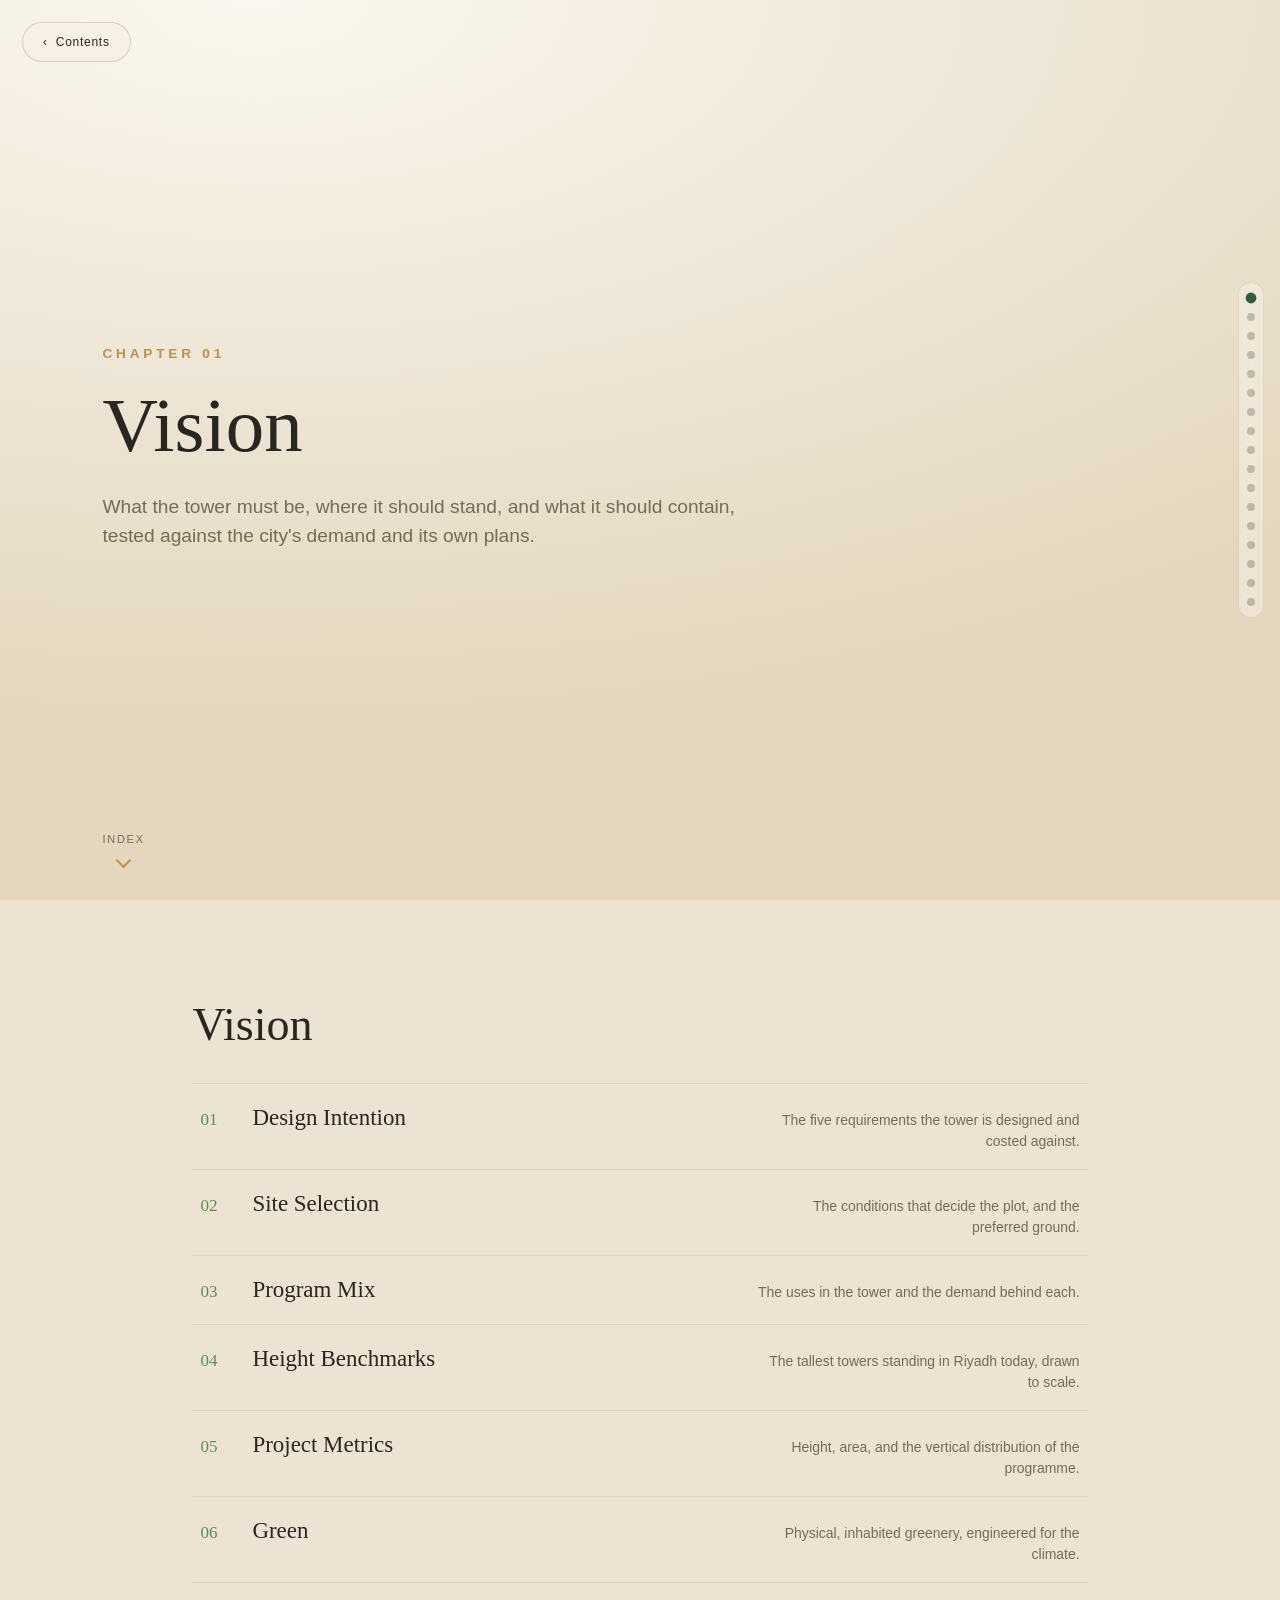
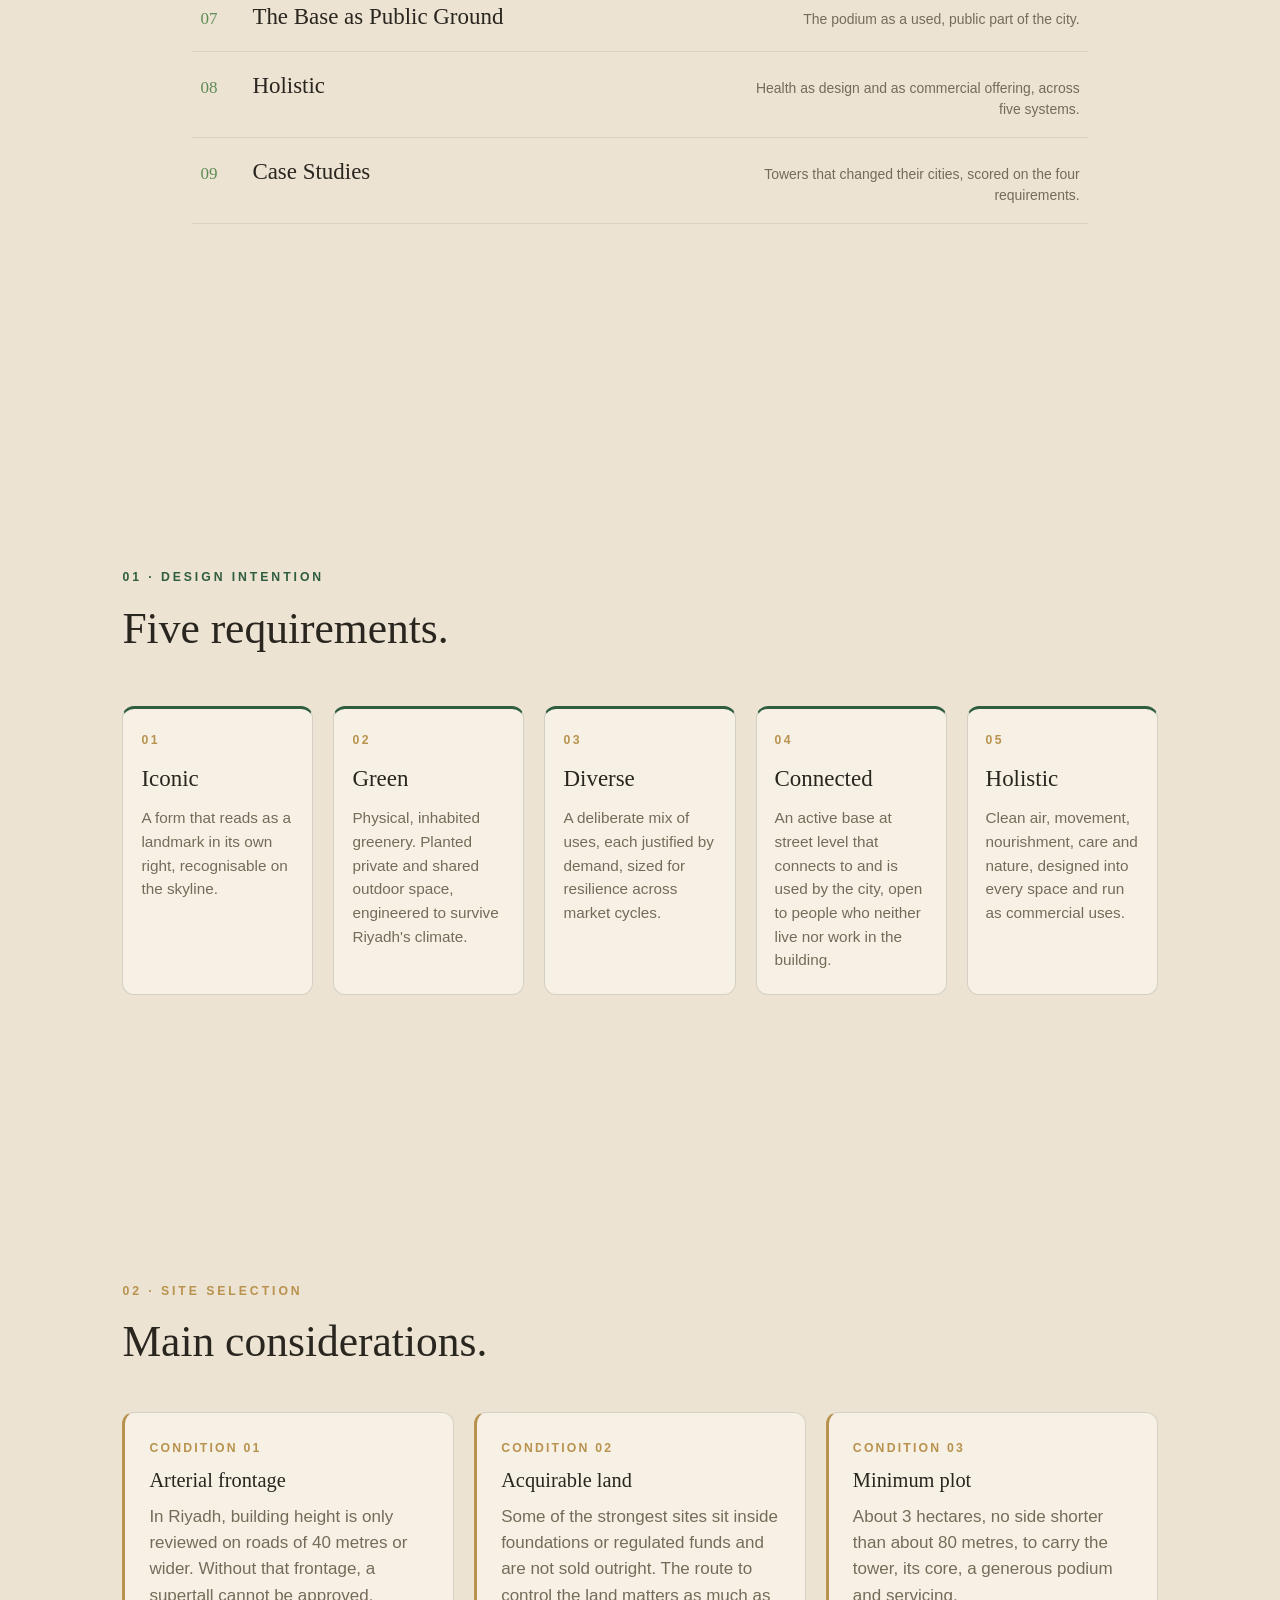
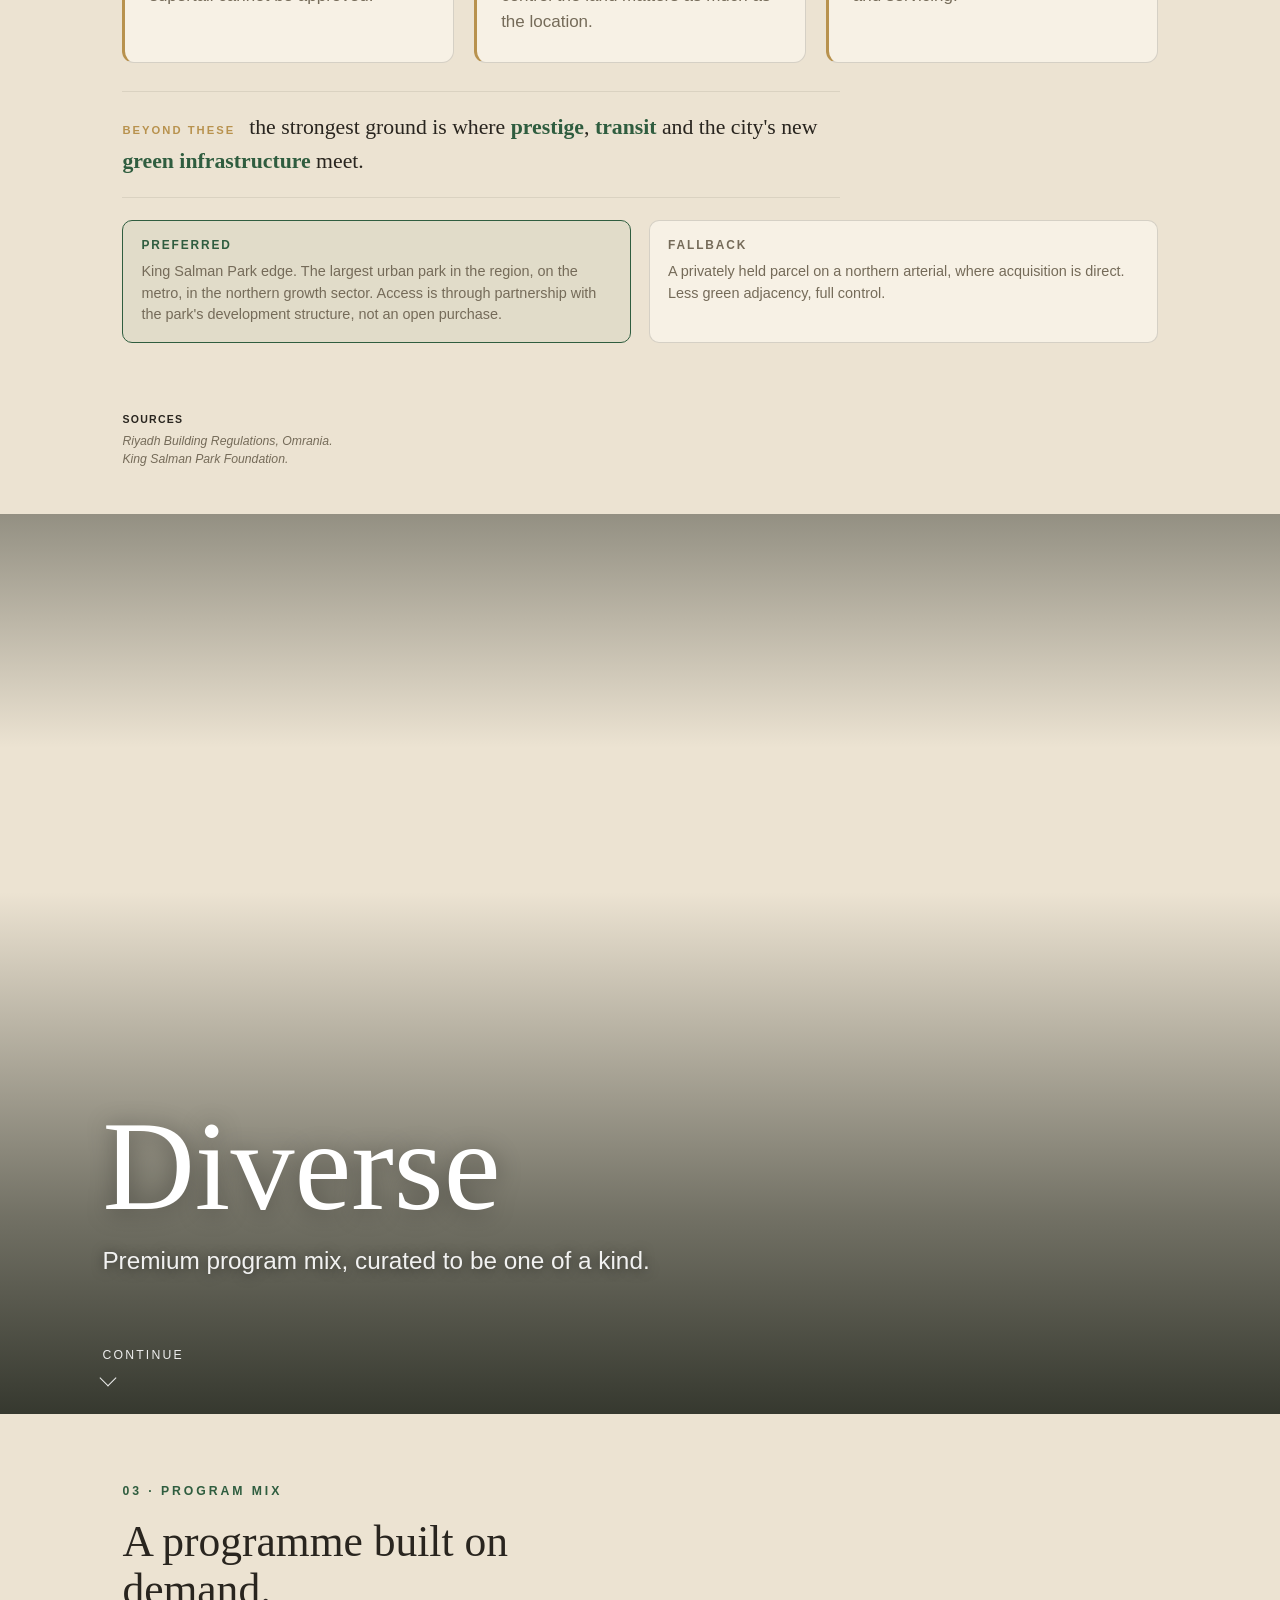
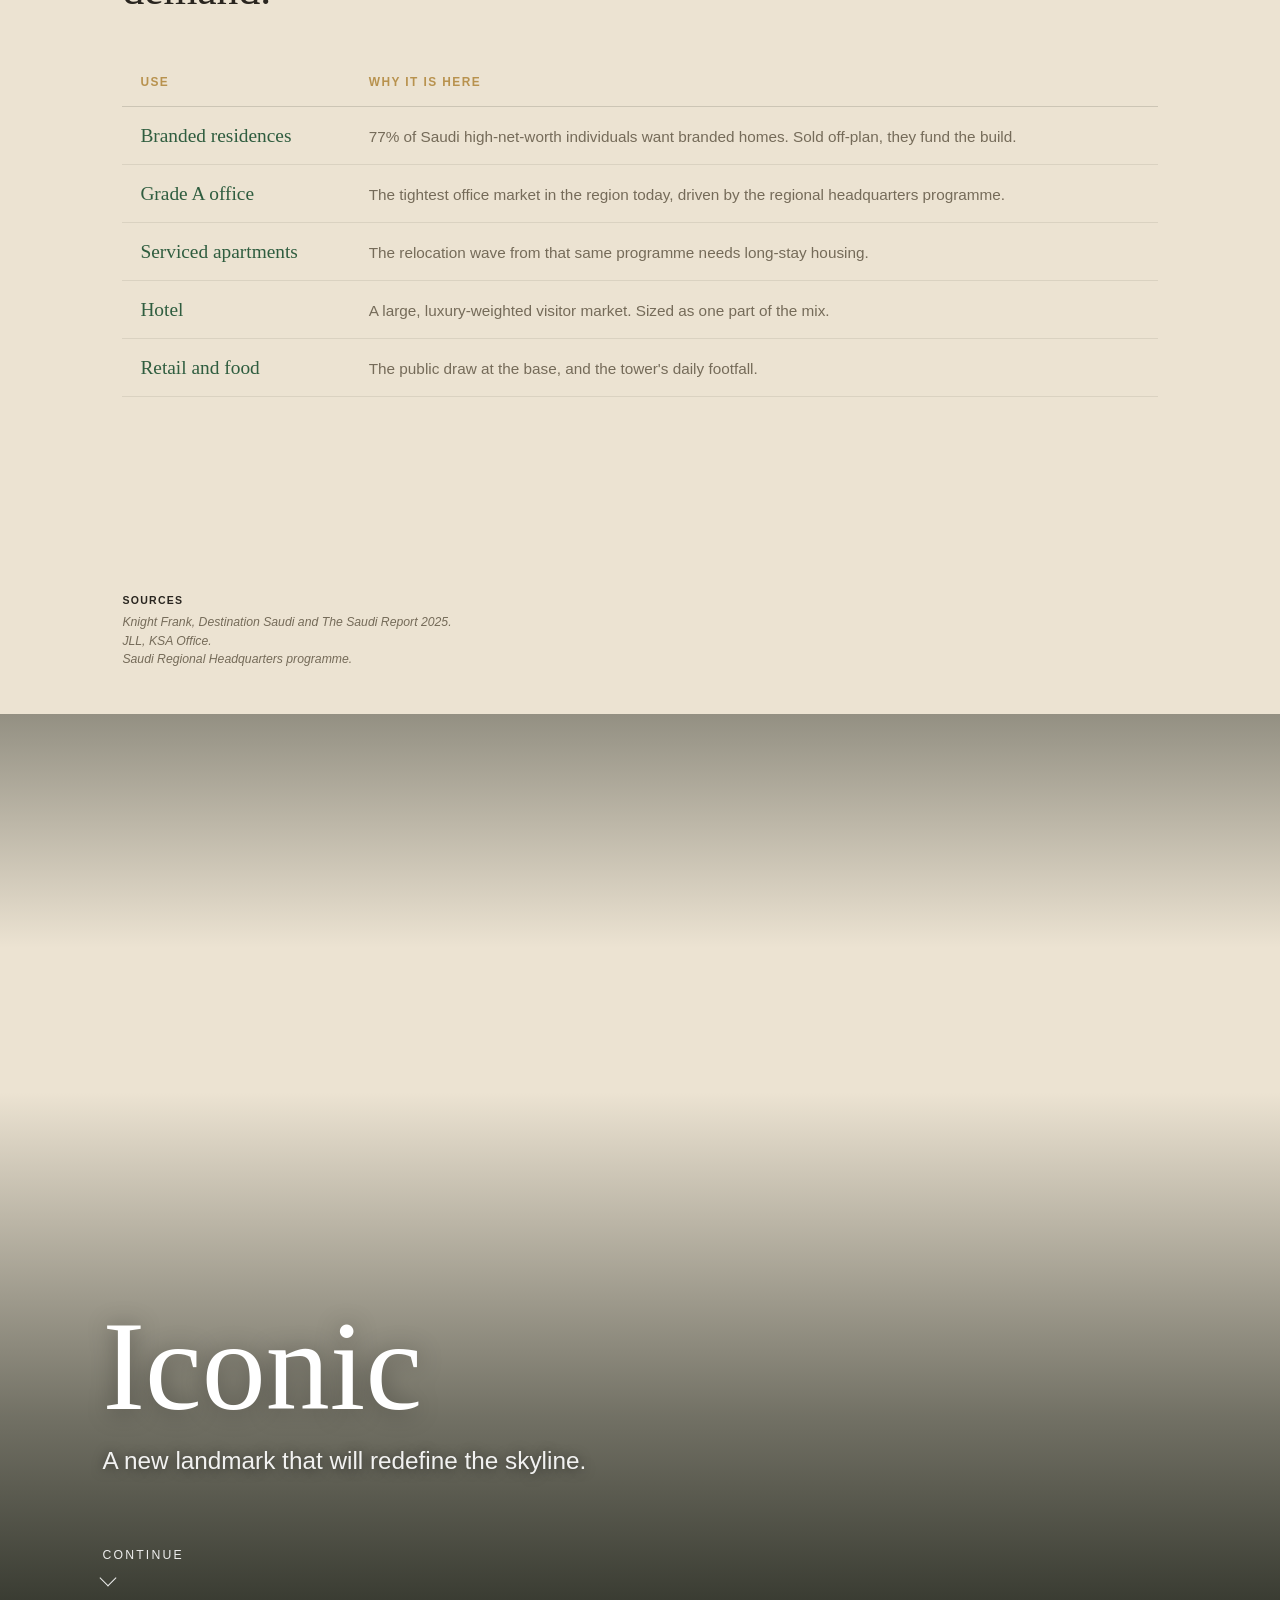
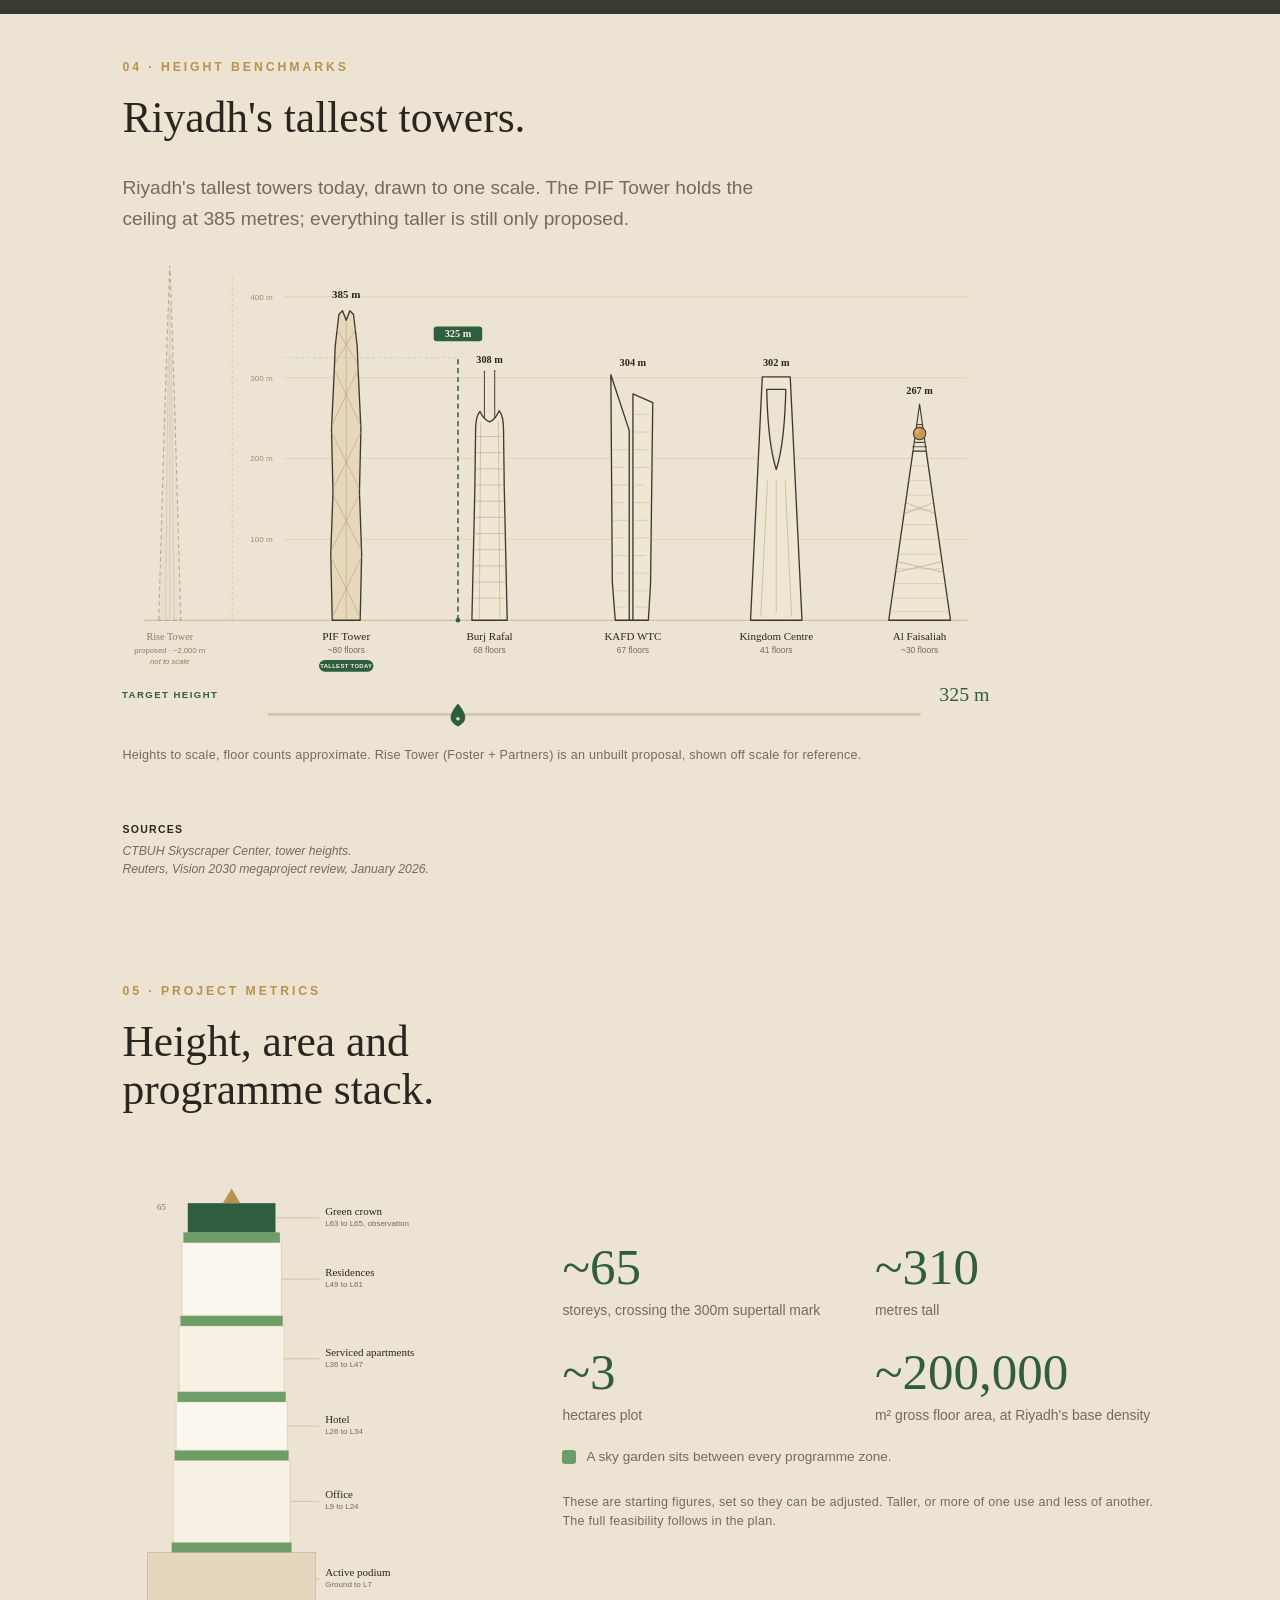
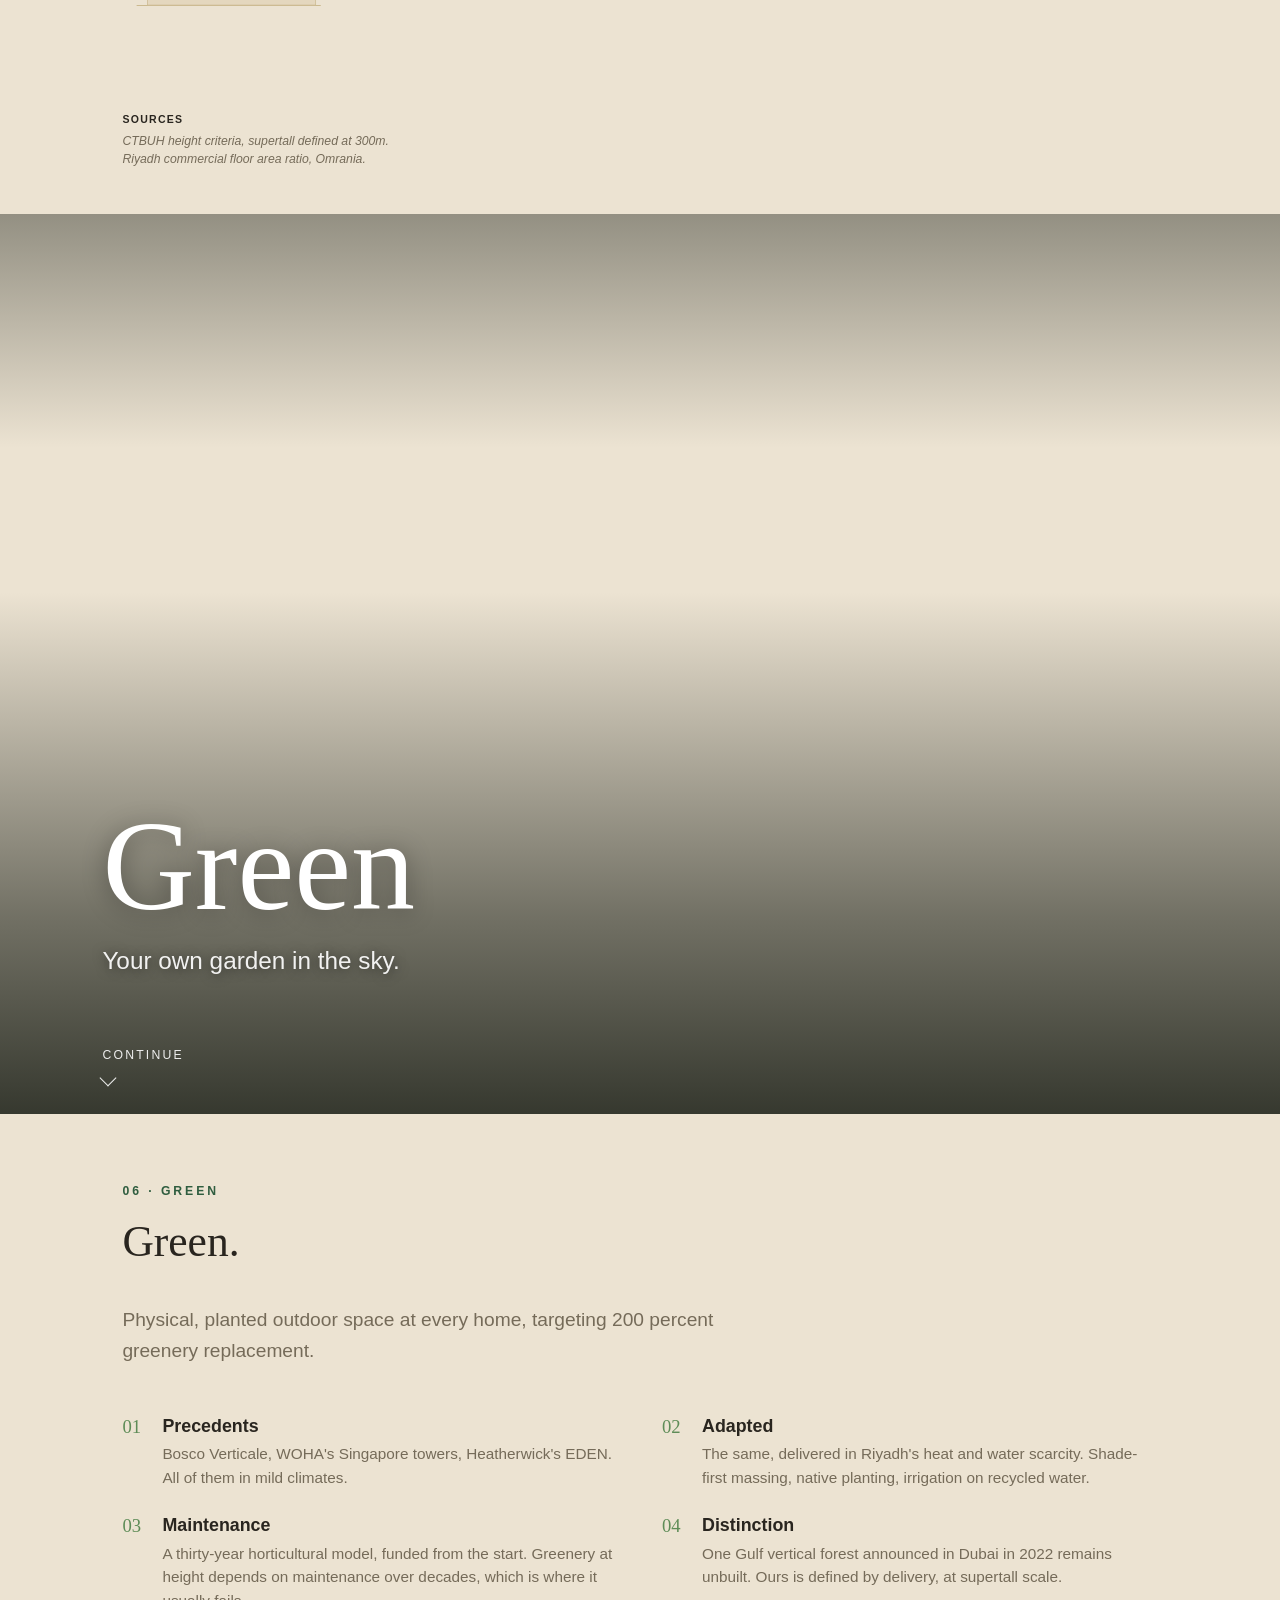
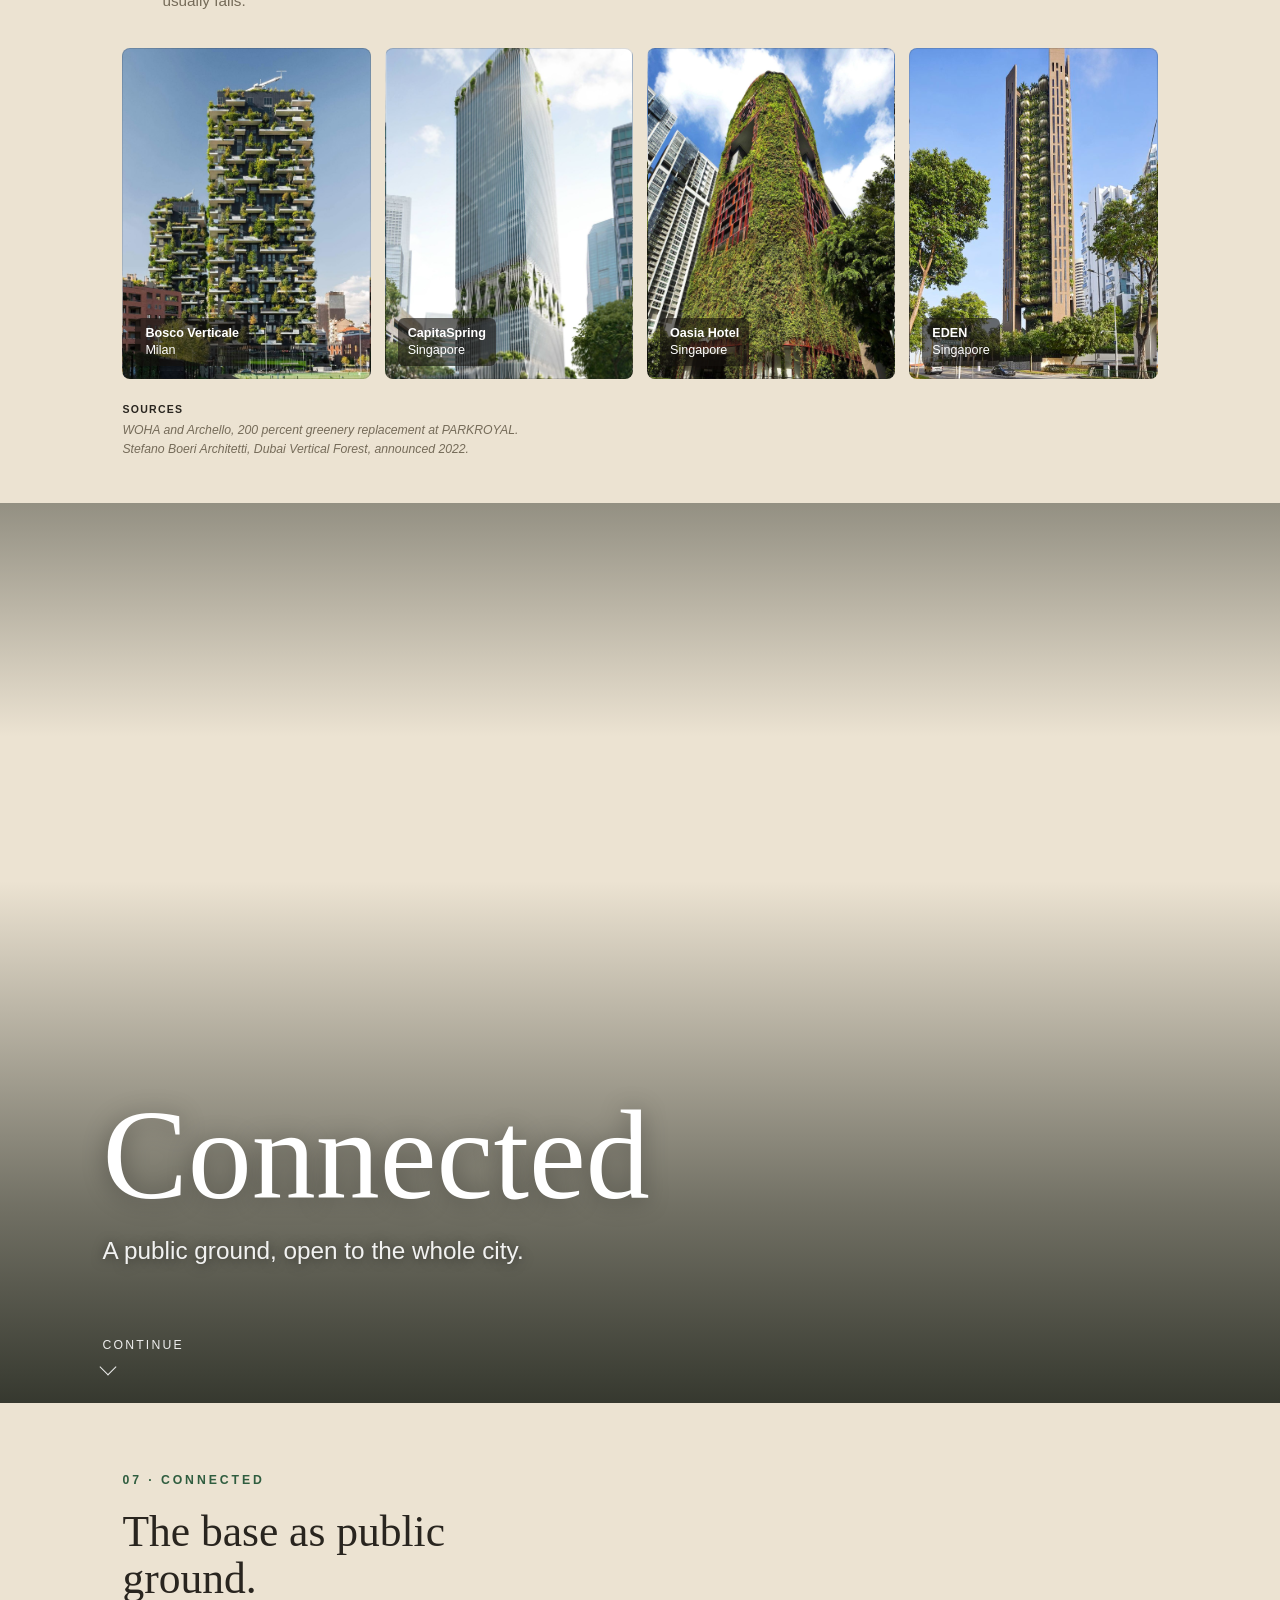
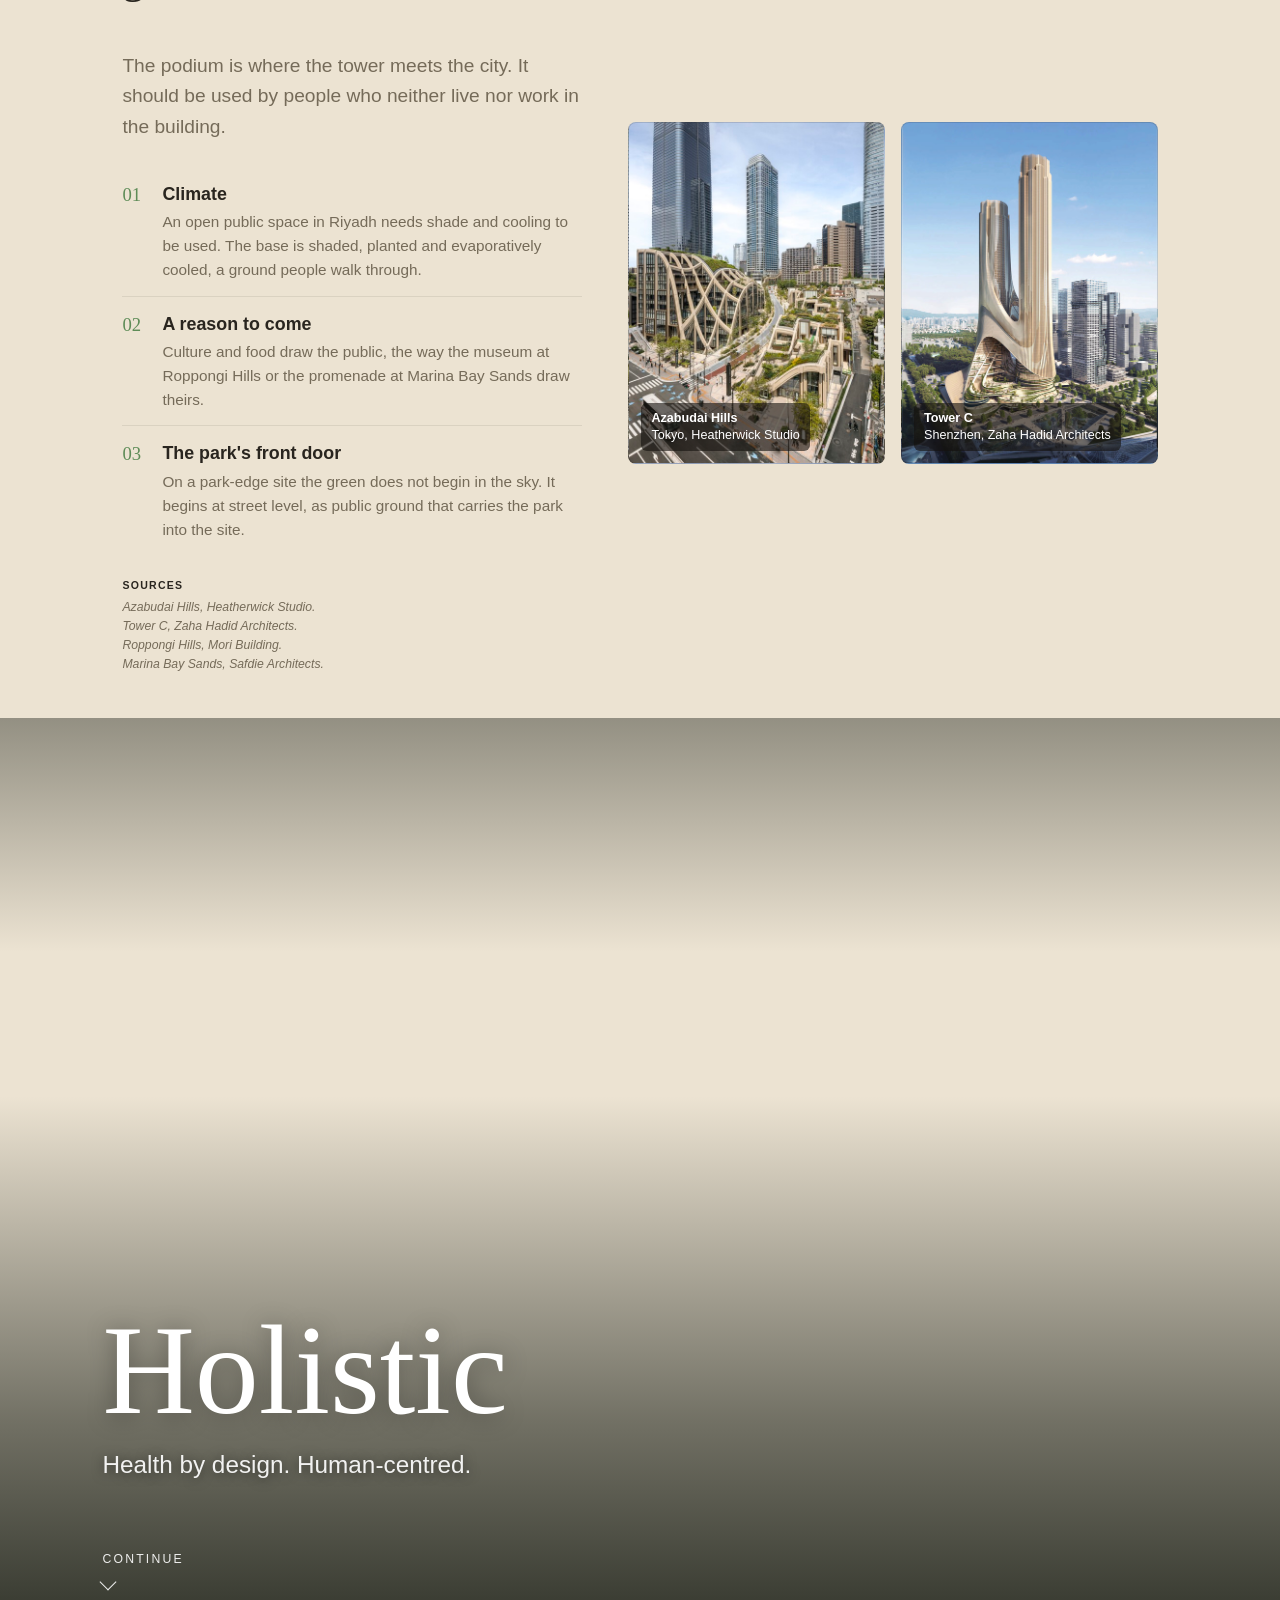
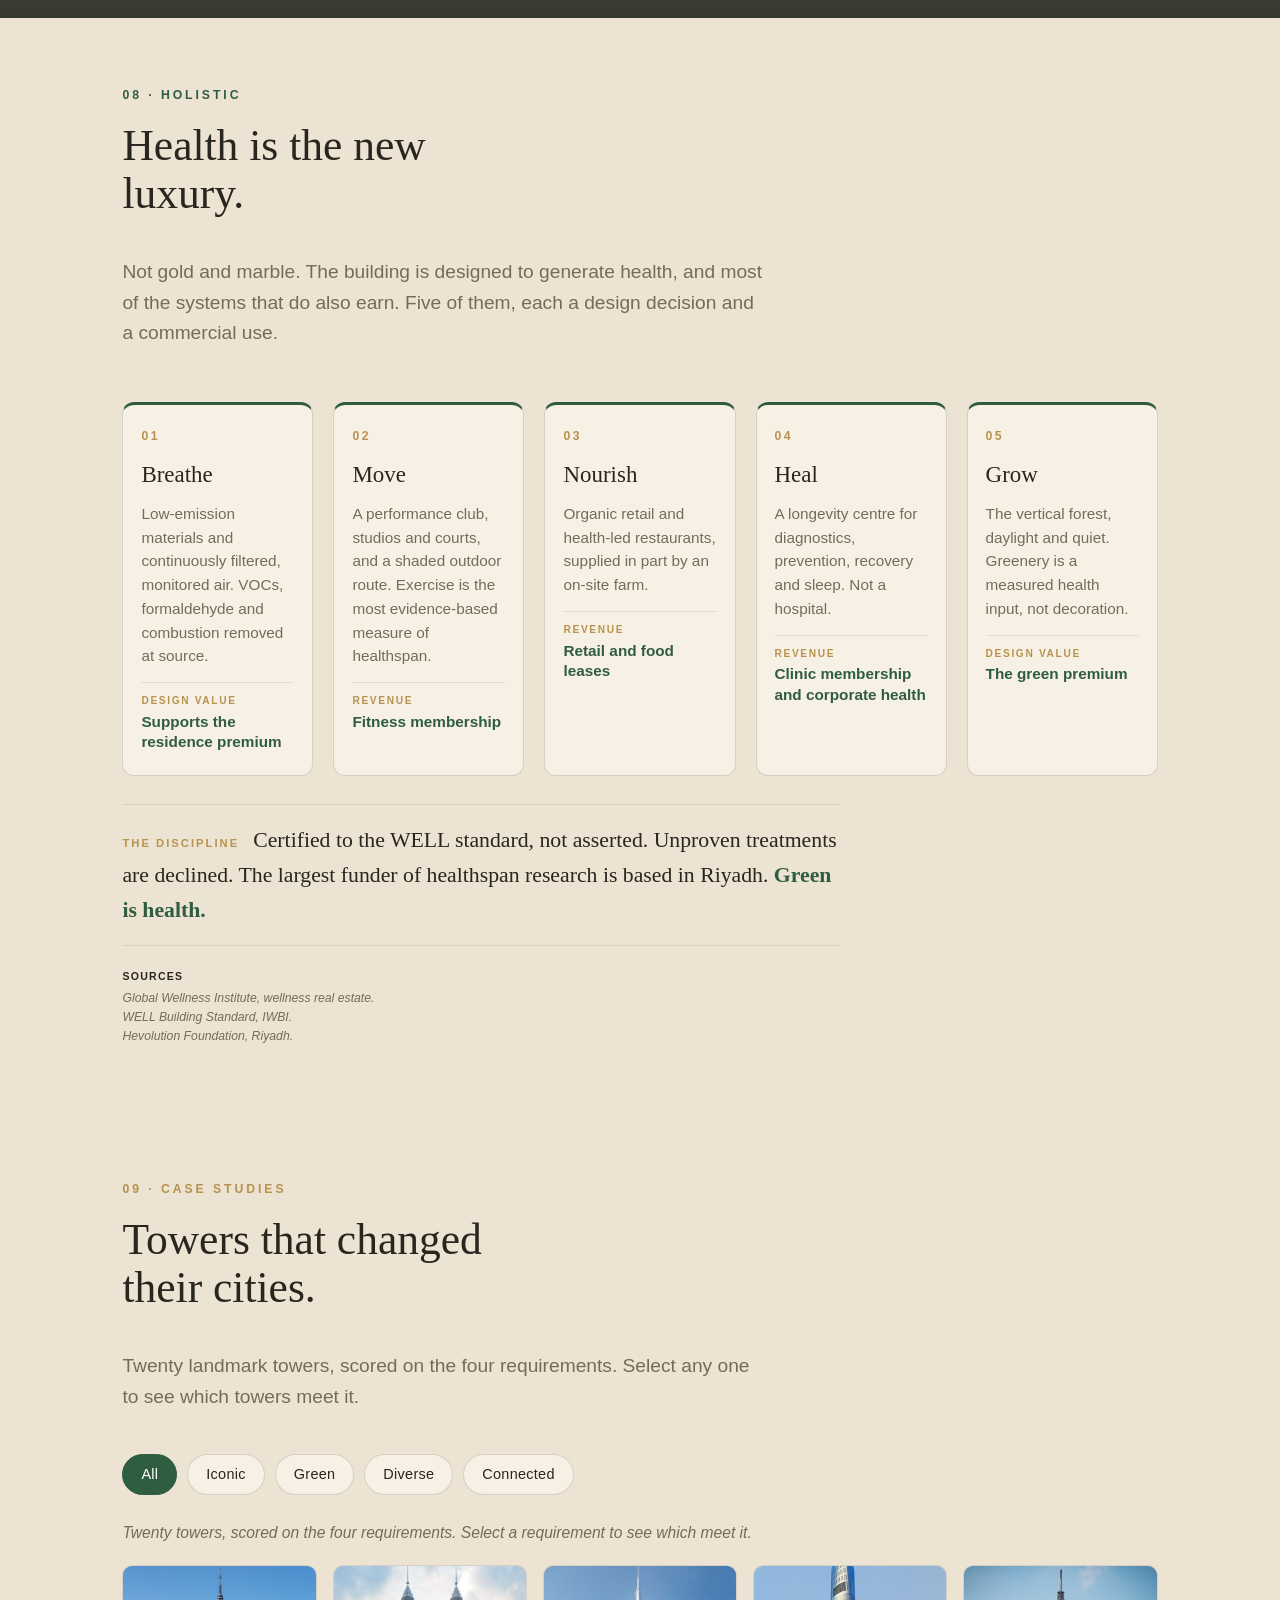
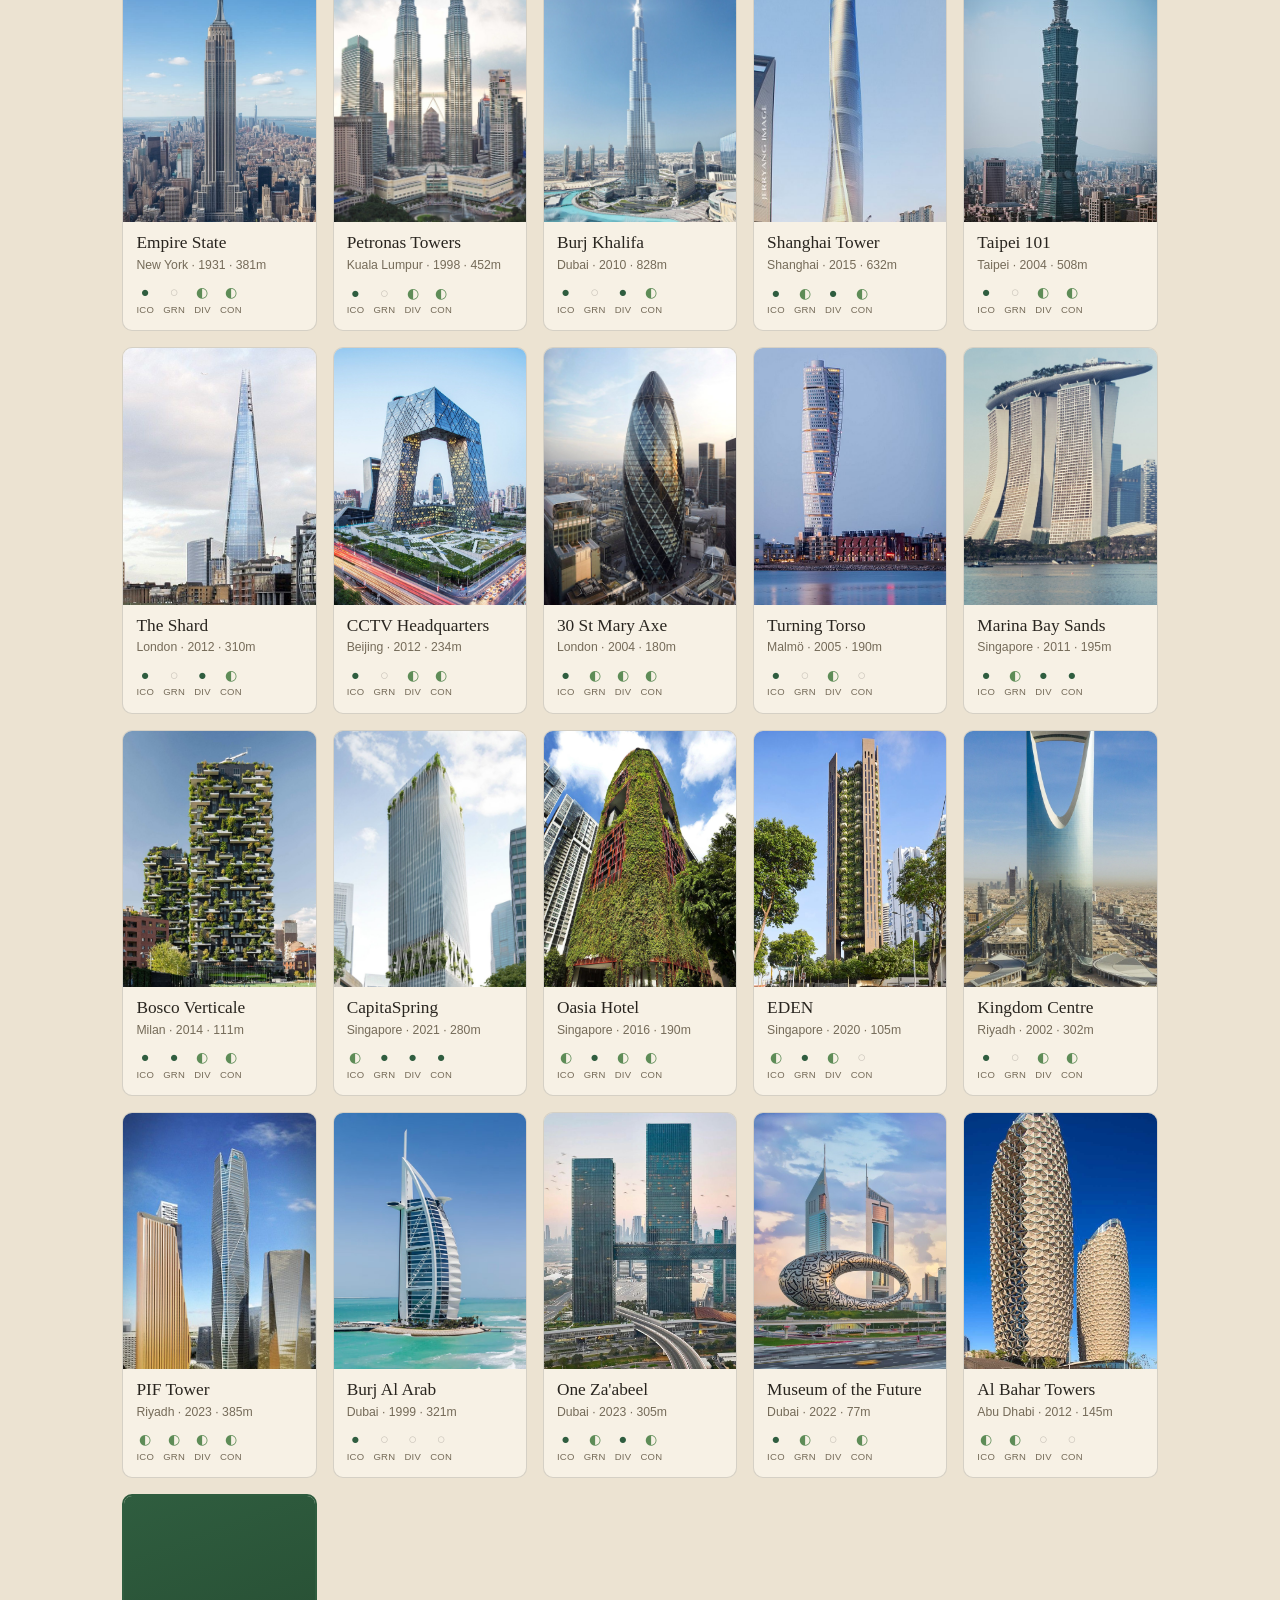
==== commit aa1597a6: "Update deck: Burj Fitrah cover branding, Holistic chapter, Diverse/Health video heroes Co-Authored-B" ====
--- a/01-vision.html
+++ b/01-vision.html
@@ -39,26 +39,28 @@
 <section class="vindex slide" id="vision-index">
   <h2>Vision</h2>
   <ul class="toc">
-    <li><a href="#design-intention"><span class="tnum">01</span><span class="ttl">Design Intention</span><span class="tds">The four requirements the tower is designed and costed against.</span></a></li>
+    <li><a href="#design-intention"><span class="tnum">01</span><span class="ttl">Design Intention</span><span class="tds">The five requirements the tower is designed and costed against.</span></a></li>
     <li><a href="#site-selection"><span class="tnum">02</span><span class="ttl">Site Selection</span><span class="tds">The conditions that decide the plot, and the preferred ground.</span></a></li>
-    <li><a href="#program-mix"><span class="tnum">03</span><span class="ttl">Program Mix</span><span class="tds">The uses in the tower and the demand behind each.</span></a></li>
+    <li><a href="#diverse"><span class="tnum">03</span><span class="ttl">Program Mix</span><span class="tds">The uses in the tower and the demand behind each.</span></a></li>
     <li><a href="#iconic"><span class="tnum">04</span><span class="ttl">Height Benchmarks</span><span class="tds">The tallest towers standing in Riyadh today, drawn to scale.</span></a></li>
     <li><a href="#project-metrics"><span class="tnum">05</span><span class="ttl">Project Metrics</span><span class="tds">Height, area, and the vertical distribution of the programme.</span></a></li>
     <li><a href="#green"><span class="tnum">06</span><span class="ttl">Green</span><span class="tds">Physical, inhabited greenery, engineered for the climate.</span></a></li>
     <li><a href="#the-base"><span class="tnum">07</span><span class="ttl">The Base as Public Ground</span><span class="tds">The podium as a used, public part of the city.</span></a></li>
-    <li><a href="#case-studies"><span class="tnum">08</span><span class="ttl">Case Studies</span><span class="tds">Towers that changed their cities, scored on the four requirements.</span></a></li>
+    <li><a href="#health-hero"><span class="tnum">08</span><span class="ttl">Holistic</span><span class="tds">Health as design and as commercial offering, across five systems.</span></a></li>
+    <li><a href="#case-studies"><span class="tnum">09</span><span class="ttl">Case Studies</span><span class="tds">Towers that changed their cities, scored on the four requirements.</span></a></li>
   </ul>
 </section>
 
 <!-- ===================== 01 DESIGN INTENTION ===================== -->
 <section class="section slide" id="design-intention">
   <p class="eyebrow green">01 · Design Intention</p>
-  <h2>Four requirements.</h2>
-  <div class="cards c4">
+  <h2>Five requirements.</h2>
+  <div class="cards c5">
     <div class="card green-top fade-in"><div class="k">01</div><h3>Iconic</h3><p>A form that reads as a landmark in its own right, recognisable on the skyline.</p></div>
     <div class="card green-top fade-in d1"><div class="k">02</div><h3>Green</h3><p>Physical, inhabited greenery. Planted private and shared outdoor space, engineered to survive Riyadh's climate.</p></div>
     <div class="card green-top fade-in d2"><div class="k">03</div><h3>Diverse</h3><p>A deliberate mix of uses, each justified by demand, sized for resilience across market cycles.</p></div>
     <div class="card green-top fade-in d3"><div class="k">04</div><h3>Connected</h3><p>An active base at street level that connects to and is used by the city, open to people who neither live nor work in the building.</p></div>
+    <div class="card green-top fade-in d4"><div class="k">05</div><h3>Holistic</h3><p>Clean air, movement, nourishment, care and nature, designed into every space and run as commercial uses.</p></div>
   </div>
 </section>
 
@@ -80,6 +82,19 @@
     <div class="item fall fade-in d1"><div class="lab">Fallback</div><p>A privately held parcel on a northern arterial, where acquisition is direct. Less green adjacency, full control.</p></div>
   </div>
   <p class="src"><b>Sources</b><span class="s">Riyadh Building Regulations, Omrania.</span><span class="s">King Salman Park Foundation.</span></p>
+</section>
+
+<!-- ===================== DIVERSE — VIDEO HERO (play once, freeze on last frame) ===================== -->
+<section class="slide vhero" id="diverse">
+  <video class="vhero-video" autoplay muted playsinline preload="auto">
+    <source src="video/Diverse.mp4" type="video/mp4" />
+  </video>
+  <div class="vhero-scrim"></div>
+  <div class="vhero-content">
+    <h1>Diverse</h1>
+    <p class="vhero-tag">Premium program mix, curated to be one of a kind.</p>
+  </div>
+  <a href="#program-mix" class="vhero-cue"><span>Continue</span><span class="chev"></span></a>
 </section>
 
 <!-- ===================== 03 PROGRAM MIX ===================== -->
@@ -108,6 +123,7 @@
   <div class="vhero-scrim"></div>
   <div class="vhero-content">
     <h1>Iconic</h1>
+    <p class="vhero-tag">A new landmark that will redefine the skyline.</p>
   </div>
   <a href="#benchmarks" class="vhero-cue"><span>Continue</span><span class="chev"></span></a>
 </section>
@@ -444,6 +460,7 @@
   <div class="vhero-scrim"></div>
   <div class="vhero-content">
     <h1>Green</h1>
+    <p class="vhero-tag">Your own garden in the sky.</p>
   </div>
   <a href="#green-strategy" class="vhero-cue"><span>Continue</span><span class="chev"></span></a>
 </section>
@@ -519,6 +536,7 @@
   <div class="vhero-scrim"></div>
   <div class="vhero-content">
     <h1>Connected</h1>
+    <p class="vhero-tag">A public ground, open to the whole city.</p>
   </div>
   <a href="#the-base-detail" class="vhero-cue"><span>Continue</span><span class="chev"></span></a>
 </section>
@@ -544,9 +562,41 @@
   <p class="src"><b>Sources</b><span class="s">Azabudai Hills, Heatherwick Studio.</span><span class="s">Tower C, Zaha Hadid Architects.</span><span class="s">Roppongi Hills, Mori Building.</span><span class="s">Marina Bay Sands, Safdie Architects.</span></p>
 </section>
 
-<!-- ===================== 07 CASE STUDIES ===================== -->
+<!-- ===================== HEALTH — VIDEO HERO ===================== -->
+<section class="slide vhero" id="health-hero">
+  <video class="vhero-video" autoplay muted loop playsinline preload="auto">
+    <source src="video/Health.mp4" type="video/mp4" />
+  </video>
+  <div class="vhero-scrim"></div>
+  <div class="vhero-content">
+    <h1>Holistic</h1>
+    <p class="vhero-tag">Health by design. Human-centred.</p>
+  </div>
+  <a href="#health" class="vhero-cue"><span>Continue</span><span class="chev"></span></a>
+</section>
+
+<!-- ===================== 08 HEALTH (fifth requirement) ===================== -->
+<section class="section slide" id="health">
+  <p class="eyebrow green">08 · Holistic</p>
+  <h2>Health is the new luxury.</h2>
+  <p class="lead">Not gold and marble. The building is designed to generate health, and most of the systems that do also earn. Five of them, each a design decision and a commercial use.</p>
+
+  <div class="cards c5 fade-in">
+    <div class="card green-top"><div class="k">01</div><h3>Breathe</h3><p>Low-emission materials and continuously filtered, monitored air. VOCs, formaldehyde and combustion removed at source.</p><p class="offer"><span>Design value</span>Supports the residence premium</p></div>
+    <div class="card green-top"><div class="k">02</div><h3>Move</h3><p>A performance club, studios and courts, and a shaded outdoor route. Exercise is the most evidence-based measure of healthspan.</p><p class="offer"><span>Revenue</span>Fitness membership</p></div>
+    <div class="card green-top"><div class="k">03</div><h3>Nourish</h3><p>Organic retail and health-led restaurants, supplied in part by an on-site farm.</p><p class="offer"><span>Revenue</span>Retail and food leases</p></div>
+    <div class="card green-top"><div class="k">04</div><h3>Heal</h3><p>A longevity centre for diagnostics, prevention, recovery and sleep. Not a hospital.</p><p class="offer"><span>Revenue</span>Clinic membership and corporate health</p></div>
+    <div class="card green-top"><div class="k">05</div><h3>Grow</h3><p>The vertical forest, daylight and quiet. Greenery is a measured health input, not decoration.</p><p class="offer"><span>Design value</span>The green premium</p></div>
+  </div>
+
+  <p class="site-strongest"><span class="tag">The discipline</span>Certified to the WELL standard, not asserted. Unproven treatments are declined. The largest funder of healthspan research is based in Riyadh. <b class="accent-green">Green is health.</b></p>
+
+  <p class="src"><b>Sources</b><span class="s">Global Wellness Institute, wellness real estate.</span><span class="s">WELL Building Standard, IWBI.</span><span class="s">Hevolution Foundation, Riyadh.</span></p>
+</section>
+
+<!-- ===================== 09 CASE STUDIES ===================== -->
 <section class="section slide" id="case-studies" style="justify-content:flex-start; padding-top:90px;">
-  <p class="eyebrow">08 · Case Studies</p>
+  <p class="eyebrow">09 · Case Studies</p>
   <h2>Towers that changed their cities.</h2>
   <p class="lead">Twenty landmark towers, scored on the four requirements. Select any one to see which towers meet it.</p>
 
--- a/css/style.css
+++ b/css/style.css
@@ -776,6 +776,32 @@
 .points.compact .psub { font-size: 0.98rem; }
 .points.compact .pbody { font-size: 0.85rem; margin-top: 2px; }
 
+/* =========================================================================
+   HEALTH slide (fifth requirement) — five-verb row with an offering tag
+   ========================================================================= */
+.cards.c5 { grid-template-columns: repeat(5, 1fr); }
+.cards.c5 .card { padding: 22px 18px; }
+.cards.c5 .card p { font-size: 0.9rem; }
+.card .offer {
+  margin: 14px 0 0;
+  padding-top: 11px;
+  border-top: 1px solid var(--line-soft);
+  color: var(--green);
+  font-weight: 600;
+  line-height: 1.35;
+}
+.card .offer span {
+  display: block;
+  font-size: 0.6rem;
+  letter-spacing: 0.16em;
+  text-transform: uppercase;
+  color: var(--gold);
+  font-weight: 700;
+  margin-bottom: 4px;
+}
+@media (max-width: 900px) { .cards.c5 { grid-template-columns: repeat(2, 1fr); } }
+@media (max-width: 560px) { .cards.c5 { grid-template-columns: 1fr; } }
+
 /* case studies: scrollable grid, hide filtering, category explainer, crop control */
 .cs-scroll { max-height: 54vh; overflow-y: auto; padding-right: 8px; }
 .cs-card.hide { display: none; }
